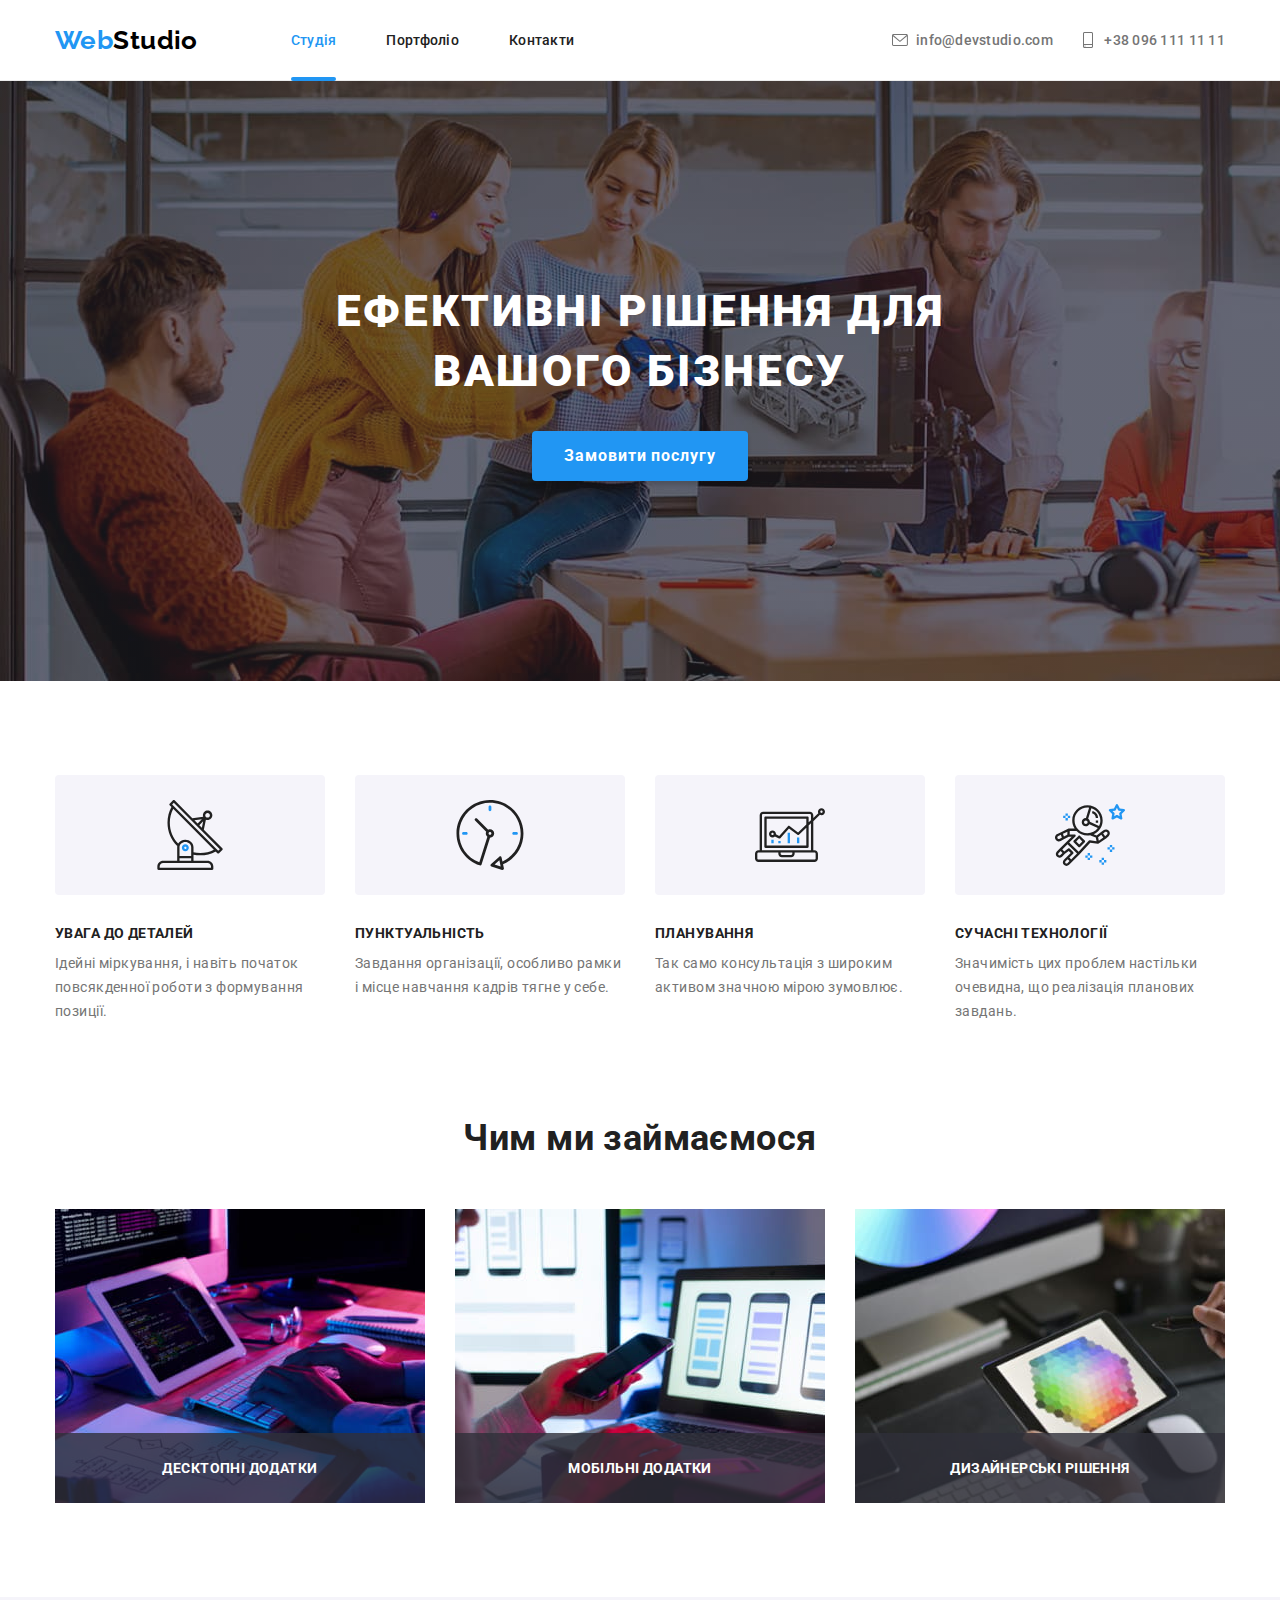
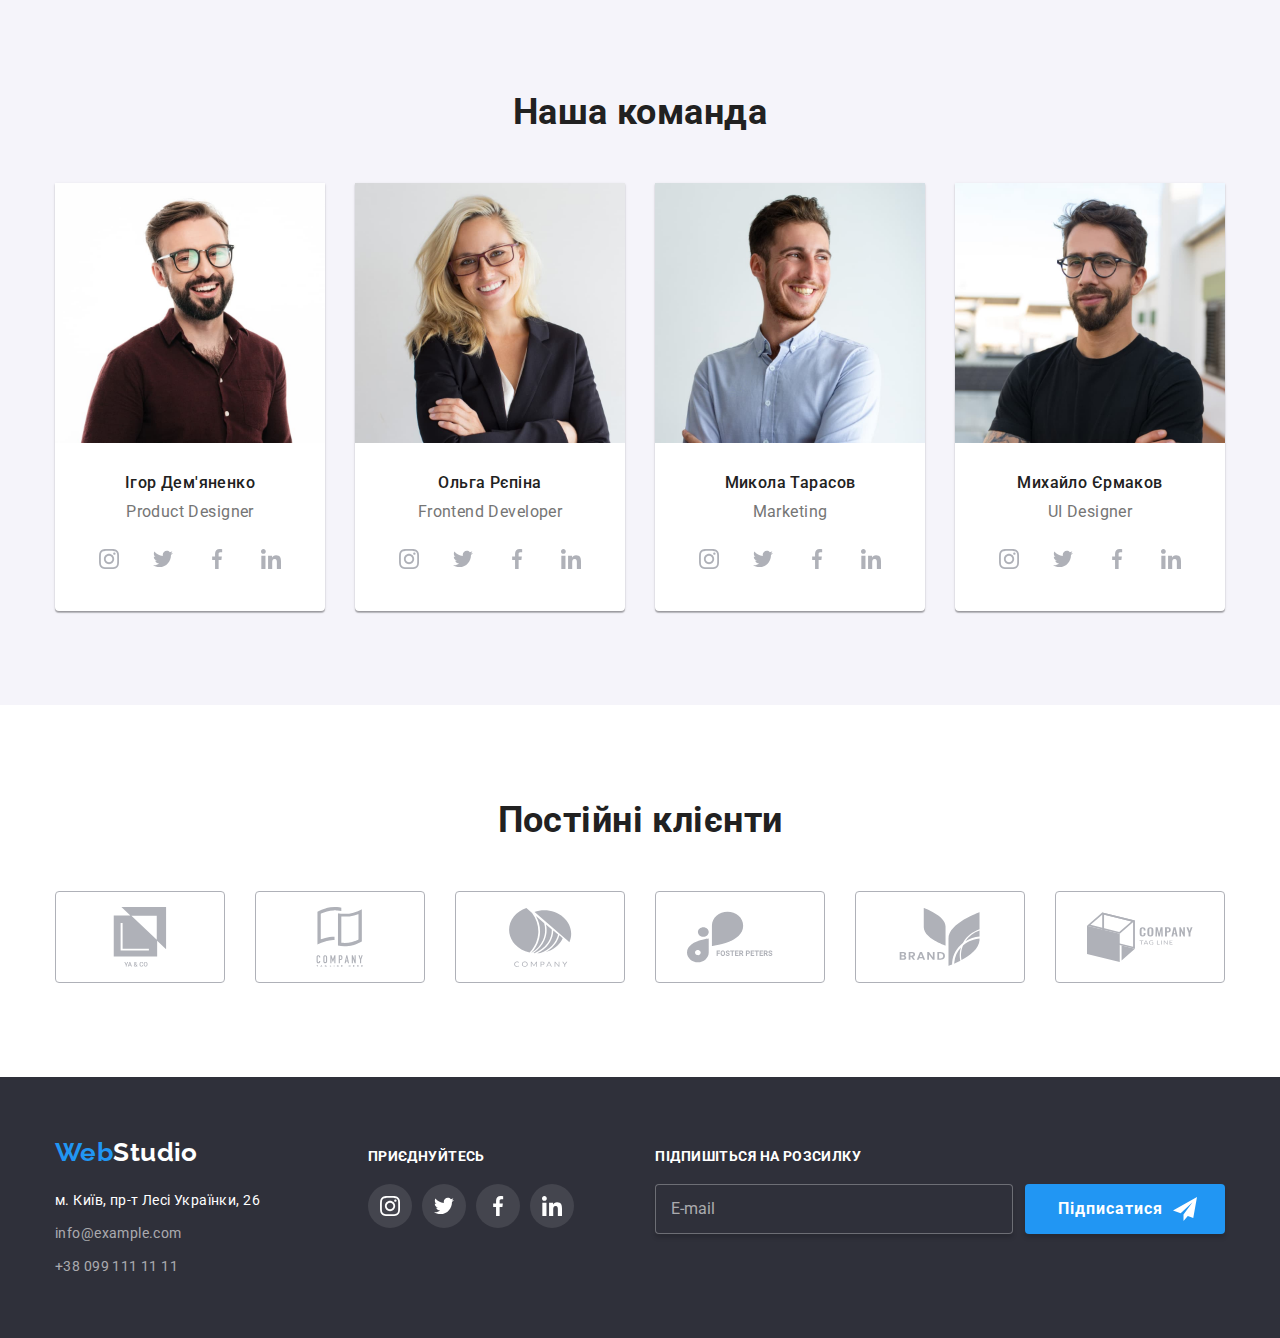
==== index.html @ f298e15d "new repository" ====
<!DOCTYPE html>
<html lang="uk">

<head>
    <meta charset="UTF-8">
    <meta http-equiv="X-UA-Compatible" content="IE=edge">
    <meta name="viewport" content="width=device-width, initial-scale=1.0">
    <title>Web Studio</title>
    <link rel="preconnect" href="https://fonts.googleapis.com">
    <link rel="preconnect" href="https://fonts.gstatic.com" crossorigin>
    <link
        href="https://fonts.googleapis.com/css2?family=Raleway:wght@700&family=Roboto:wght@400;500;700;900&display=swap"
        rel="stylesheet">
    <link rel="stylesheet" href="https://cdn.jsdelivr.net/npm/modern-normalize@1.1.0/modern-normalize.min.css">
    <link rel="stylesheet" href="./css/main.min.css">

</head>

<body>
    <header class="page-header">
        <div class="page-header__container container">
            <a class="logo page-header__logo link" href="./index.html">Web<span
                    class="page-header__logo_black-text">Studio</span>
            </a>
            <nav>
                <ul class="menu">
                    <li class="list"><a class="menu__link menu__link_current link" href="./index.html">Студія</a></li>
                    <li class="list"><a class="menu__link link" href="./portfolio.html">Портфоліо</a></li>
                    <li class="list"><a class="menu__link link" href="">Контакти</a></li>
                </ul>
            </nav>
            <ul class="page-header__contact">
                <li class="page-header__item_width-email list">
                    <a class="page-header__contacts-link link" href="mailto:info@devstudio.com">
                        <svg lang="en" aria-label="e-mail icon" width="16" height="12">
                            <use href="./images/sprite.svg#envelope"></use>
                        </svg>
                        info@devstudio.com</a>
                </li>
                <li class="page-header__item_width-tell list">
                    <a class="page-header__contacts-link link" href="tel:+380961111111">
                        <svg lang="en" aria-label="phone icon" width="10" height="16">
                            <use href="./images/sprite.svg#smartphone"></use>
                        </svg>
                        +38 096 111 11 11</a>
                </li>
            </ul>
        </div>
    </header>

    <main>
        <section class="hero">
            <div class="container">
                <h1 class="hero__slogan">Ефективні рішення для вашого бізнесу</h1>
                <button type="button" class="hero__btn button" data-modal-open>Замовити послугу</button>
            </div>
        </section>

        <section class="features section">
            <div class="container">
                <h2 class="visually-hidden">Наші переваги</h2>
                <ul class="features__list list">
                    <li class="features__item">
                        <div class="features__thumb">
                            <svg width="70" height="70">
                                <use href="./images/sprite.svg#antenna"></use>
                            </svg>
                        </div>
                        <h3 class="features__label">Увага до деталей</h3>
                        <p class="features__description">Ідейні міркування, і навіть початок повсякденної роботи з
                            формування позиції.
                        </p>
                    </li>
                    <li class="features__item">
                        <div class="features__thumb">
                            <svg width="70" height="70">
                                <use href="./images/sprite.svg#clock"></use>
                            </svg>
                        </div>
                        <h3 class="features__label">Пунктуальність</h3>
                        <p class="features__description">Завдання організації, особливо рамки і місце навчання кадрів
                            тягне у себе.</p>
                    </li>
                    <li class="features__item">
                        <div class="features__thumb">
                            <svg width="70" height="70">
                                <use href="./images/sprite.svg#diagram"></use>
                            </svg>
                        </div>
                        <h3 class="features__label">Планування</h3>
                        <p class="features__description">Так само консультація з широким активом значною мірою зумовлює.
                        </p>
                    </li>
                    <li class="features__item">
                        <div class="features__thumb">
                            <svg width="70" height="70">
                                <use href="./images/sprite.svg#astronaut"></use>
                            </svg>
                        </div>
                        <h3 class="features__label">Сучасні технології</h3>
                        <p class="features__description">Значимість цих проблем настільки очевидна, що реалізація
                            планових завдань.</p>
                    </li>
                </ul>
            </div>
        </section>

        <section class="directions section">
            <div class="container">
                <h2 class="directions__header">Чим ми займаємося</h2>
                <ul class="directions__list list">
                    <li class="directions__item">
                        <img src="./images/box_1.jpg"
                            alt="Процес написання коду на комп'ютері з додатковим екраном планшета" width="370">
                        <p class="directions__label">Десктопні додатки</p>
                    </li>
                    <li class="directions__item">
                        <img src="./images/box_2.jpg" alt="На екрані ноутбука три види інтерфейсу мобільного додатку"
                            width="370">
                        <p class="directions__label">Мобільні додатки</p>
                    </li>
                    <li class="directions__item">
                        <img src="./images/box_3.jpg" alt="Дизайнер на планшеті вибирає колір з палітри кольорів"
                            width="370">
                        <p class="directions__label">Дизайнерські рішення</p>
                    </li>
                </ul>
            </div>
        </section>

        <section class="team section">
            <div class="container">
                <h2 class="team__header">Наша команда</h2>
                <ul class="team__list list">
                    <li class="team__list-item">
                        <img src="./images/igor_d.jpg" alt="портрет Ігора" width="270" height="260">
                        <div class="team__card">
                            <h3 class="team__names">Ігор Дем'яненко</h3>
                            <p class="team__profession">Product Designer</p>
                            <ul class="team__social-list list">
                                <li class="team__social-list-item">
                                    <a class="team__social-links" href="">
                                        <svg lang="en" aria-label="instagram icon" width="20" height="20">
                                            <use href="./images/sprite.svg#instagram"></use>
                                        </svg>
                                    </a>
                                </li>
                                <li class="team__social-list-item">
                                    <a class="team__social-links" href="">
                                        <svg lang="en" aria-label="twitter icon" width="20" height="20">
                                            <use href="./images/sprite.svg#twitter"></use>
                                        </svg>
                                    </a>
                                </li>
                                <li class="team__social-list-item">
                                    <a class="team__social-links" href="">
                                        <svg lang="en" aria-label="facebook icon" width="20" height="20">
                                            <use href="./images/sprite.svg#facebook"></use>
                                        </svg>
                                    </a>
                                </li>
                                <li class="team__social-list-item">
                                    <a class="team__social-links" href="">
                                        <svg lang="en" aria-label="linkedin icon" width="20" height="20">
                                            <use href="./images/sprite.svg#linkedin"></use>
                                        </svg>
                                    </a>
                                </li>
                            </ul>
                        </div>
                    </li>
                    <li class="team__list-item">
                        <img src="./images/olga_r.jpg" alt="портрет Ольги" width="270" height="260">
                        <div class="team__card">
                            <h3 class="team__names">Ольга Рєпіна</h3>
                            <p class="team__profession">Frontend Developer</p>
                            <ul class="team__social-list list">
                                <li class="team__social-list-item">
                                    <a class="team__social-links" href="">
                                        <svg lang="en" aria-label="instagram icon" width="20" height="20">
                                            <use href="./images/sprite.svg#instagram"></use>
                                        </svg>
                                    </a>
                                </li>
                                <li class="team__social-list-item">
                                    <a class="team__social-links" href="">
                                        <svg lang="en" aria-label="twitter icon" width="20" height="20">
                                            <use href="./images/sprite.svg#twitter"></use>
                                        </svg>
                                    </a>
                                </li>
                                <li class="team__social-list-item">
                                    <a class="team__social-links" href="">
                                        <svg lang="en" aria-label="facebook icon" width="20" height="20">
                                            <use href="./images/sprite.svg#facebook"></use>
                                        </svg>
                                    </a>
                                </li>
                                <li class="team__social-list-item">
                                    <a class="team__social-links" href="">
                                        <svg lang="en" aria-label="linkedin icon" width="20" height="20">
                                            <use href="./images/sprite.svg#linkedin"></use>
                                        </svg>
                                    </a>
                                </li>
                            </ul>
                        </div>
                    </li>
                    <li class="team__list-item">
                        <img src="./images/mikola_t.jpg" alt="портрет Миколи" width="270" height="260">
                        <div class="team__card">
                            <h3 class="team__names">Микола Тарасов</h3>
                            <p class="team__profession">Marketing</p>
                            <ul class="team__social-list list">
                                <li class="team__social-list-item">
                                    <a class="team__social-links" href="">
                                        <svg lang="en" aria-label="instagram icon" width="20" height="20">
                                            <use href="./images/sprite.svg#instagram"></use>
                                        </svg>
                                    </a>
                                </li>
                                <li class="team__social-list-item">
                                    <a class="team__social-links" href="">
                                        <svg lang="en" aria-label="twitter icon" width="20" height="20">
                                            <use href="./images/sprite.svg#twitter"></use>
                                        </svg>
                                    </a>
                                </li>
                                <li class="team__social-list-item">
                                    <a class="team__social-links" href="">
                                        <svg lang="en" aria-label="facebook icon" width="20" height="20">
                                            <use href="./images/sprite.svg#facebook"></use>
                                        </svg>
                                    </a>
                                </li>
                                <li class="team__social-list-item">
                                    <a class="team__social-links" href="">
                                        <svg lang="en" aria-label="linkedin icon" width="20" height="20">
                                            <use href="./images/sprite.svg#linkedin"></use>
                                        </svg>
                                    </a>
                                </li>
                            </ul>
                        </div>
                    </li>
                    <li class="team__list-item">
                        <img src="./images/mikhaulo_ye.jpg" alt="портрет Михайла" width="270" height="260">
                        <div class="team__card">
                            <h3 class="team__names">Михайло Єрмаков</h3>
                            <p class="team__profession">UI Designer</p>
                            <ul class="team__social-list list">
                                <li class="team__social-list-item">
                                    <a class="team__social-links" href="">
                                        <svg lang="en" aria-label="instagram icon" width="20" height="20">
                                            <use href="./images/sprite.svg#instagram"></use>
                                        </svg>
                                    </a>
                                </li>
                                <li class="team__social-list-item">
                                    <a class="team__social-links" href="">
                                        <svg lang="en" aria-label="twitter icon" width="20" height="20">
                                            <use href="./images/sprite.svg#twitter"></use>
                                        </svg>
                                    </a>
                                </li>
                                <li class="team__social-list-item">
                                    <a class="team__social-links" href="">
                                        <svg lang="en" aria-label="facebook icon" width="20" height="20">
                                            <use href="./images/sprite.svg#facebook"></use>
                                        </svg>
                                    </a>
                                </li>
                                <li class="team__social-list-item">
                                    <a class="team__social-links" href="">
                                        <svg lang="en" aria-label="linkedin icon" width="20" height="20">
                                            <use href="./images/sprite.svg#linkedin"></use>
                                        </svg>
                                    </a>
                                </li>
                            </ul>
                        </div>
                    </li>
                </ul>
            </div>
        </section>

        <section class="customers section">
            <div class="container">
                <h2 class="customers__header">Постійні клієнти</h2>
                <ul class="customers__list list">
                    <li class="customers__list-item">
                        <a class="customers__link link" href="">
                            <svg lang="en" aria-label="icon YA & CO" width="106" height="60">
                                <use href="./images/sprite.svg#yaco"></use>
                            </svg>
                        </a>
                    </li>
                    <li class="customers__list-item">
                        <a class="customers__link link" href="">
                            <svg lang="en" aria-label="icon Tagine Here" width="106" height="60">
                                <use href="./images/sprite.svg#union"></use>
                            </svg>
                        </a>
                    </li>
                    <li class="customers__list-item">
                        <a class="customers__link link" href="">
                            <svg lang="en" aria-label="icon Company" width="106" height="60">
                                <use href="./images/sprite.svg#object"></use>
                            </svg>
                        </a>
                    </li>
                    <li class="customers__list-item">
                        <a class="customers__link link" href="">
                            <svg lang="en" aria-label="icon Foster Peters" width="106" height="60">
                                <use href="./images/sprite.svg#fosterpeters"></use>
                            </svg>
                        </a>
                    </li>
                    <li class="customers__list-item">
                        <a class="customers__link link" href="">
                            <svg lang="en" aria-label="icon Brand" width="106" height="60">
                                <use href="./images/sprite.svg#brand"></use>
                            </svg>
                        </a>
                    </li>
                    <li class="customers__list-item">
                        <a class="customers__link link" href="">
                            <svg lang="en" aria-label="icon Tagline Company" width="106" height="60">
                                <use href="./images/sprite.svg#tagline"></use>
                            </svg>
                        </a>
                    </li>
                </ul>
            </div>
        </section>
    </main>

    <footer class="page-footer">
        <div class="page-footer__container container">
            <div class="page-footer__address_width">
                <a class="logo page-footer__logo link" href="./index.html">Web<span
                        class="page-footer__logo_white-text">Studio</span>
                </a>
                <address>
                    <ul class="list">
                        <li class="page-footer__address-items">
                            <a class="page-footer__address-link link" href="https://goo.gl/maps/CPtrU1FHBa2aNyZL9"
                                target="_blank" rel="noopener noreferrer nofollow">м. Київ, пр-т Лесі
                                Українки, 26</a>
                        </li>
                        <li class="page-footer__address-items">
                            <a class="page-footer__contacts link" href="mailto:info@example.com">info@example.com</a>
                        </li>
                        <li class="page-footer__address-items">
                            <a class="page-footer__contacts link" href="tel:+380991111111">+38 099 111
                                11 11</a>
                        </li>
                    </ul>
                </address>
            </div>
            <div>
                <p class="page-footer__label">приєднуйтесь</p>
                <ul class="page-footer__social-list list">
                    <li class="page-footer__social-list-item">
                        <a class="page-footer__social-links link" href="">
                            <svg lang="en" aria-label="instagram icon" width="20" height="20">
                                <use href="./images/sprite.svg#instagram"></use>
                            </svg>
                        </a>
                    </li>
                    <li class="page-footer__social-list-item">
                        <a class="page-footer__social-links link" href="">
                            <svg lang="en" aria-label="twitter icon" width="20" height="20">
                                <use href="./images/sprite.svg#twitter"></use>
                            </svg>
                        </a>
                    </li>
                    <li class="page-footer__social-list-item">
                        <a class="page-footer__social-links link" href="">
                            <svg lang="en" aria-label="facebook icon" width="20" height="20">
                                <use href="./images/sprite.svg#facebook"></use>
                            </svg>
                        </a>
                    </li>
                    <li class="page-footer__social-list-item">
                        <a class="page-footer__social-links link" href="">
                            <svg lang="en" aria-label="linkedin icon" width="20" height="20">
                                <use href="./images/sprite.svg#linkedin"></use>
                            </svg>
                        </a>
                    </li>
                </ul>
            </div>
            <form name="newsletter_subscription" class="subscription-form">
                <label class="subscription-form__label" for="email-subscription">Підпишіться на розсилку</label>
                <div class="subscription-form__container">
                    <input class="subscription-form__field" type="email" id="email-subscription" placeholder="E-mail"
                        required>
                    <button type="submit" class="subscription-form__btn button">&nbsp;Підписатися
                        <svg lang="en" aria-label="send icon" width="24" height="24">
                            <use href="./images/sprite.svg#send"></use>
                        </svg>
                    </button>
                </div>
            </form>
        </div>
    </footer>

    <div class="backdrop is-hidden" data-modal>
        <div class="modal">
            <button type="button" class="modal__btn-close" data-modal-close>
                <svg width="18" height="18">
                    <use lang="en" aria-label="icon close" href="./images/sprite.svg#close"></use>
                </svg>
            </button>
            <form name="feedback_form" autocomplete="off" class="form">
                <p class="form__title">Залиште свої дані, ми вам передзвонимо</p>
                <label class="form__field">
                    <span class="form__label">Ім'я</span>
                    <span class="form__icon-thumb">
                        <input class="form__input" type="text" name="user_name" pattern="[a-zA-Zа-яА-ЯіІїЇ`ʼ]+"
                            required>
                        <svg class="form__icon" lang="en" aria-label="person icon" width="18" height="18">
                            <use href="./images/sprite.svg#person-black"></use>
                        </svg>
                    </span>
                </label>
                <label class="form__field">
                    <span class="form__label">Телефон</span>
                    <span class="form__icon-thumb">
                        <input class="form__input" type="tel" name="user_tel"
                            pattern="[0-9]{3}-[0-9]{3}-[0-9]{2}-[0-9]{2}" title="xxx-xxx-xx-xx" required>
                        <svg class="form__icon" lang="en" aria-label="tell icon" width="18" height="18">
                            <use href="./images/sprite.svg#phone-black"></use>
                        </svg>
                    </span>
                </label>
                <label class="form__field">
                    <span class="form__label">Пошта</span>
                    <span class="form__icon-thumb">
                        <input class="form__input" type="email" name="user_email" required>
                        <svg class="form__icon" lang="en" aria-label="email icon" width="18" height="18">
                            <use href="./images/sprite.svg#email-black"></use>
                        </svg>
                    </span>
                </label>
                <label class="form__comment">
                    <span class="form__label">Коментар</span>
                    <textarea class="form__comment-area" name="user_comment" placeholder="Введіть текст"></textarea>
                </label>
                <label class="form__check-field">
                    <input class="form__checkbox visually-hidden" type="checkbox" name="user_policy" required>
                    <svg class="form__own-checkbox" lang="en" aria-label="check mark icon">
                        <use class="form__checkbox-icon" href="./images/sprite.svg#check"></use>
                    </svg>
                    Погоджуюся з розсилкою та приймаю &nbsp;<a href="" class="form__policy-link">Умови договору</a>
                </label>
                <button type="submit" class="form__btn button">Відправити</button>
            </form>
        </div>
    </div>

    <script src="./js/modal.js"></script>
</body>

</html>
---- css/main.min.css ----
:root{--primary-font-text: "Roboto", sans-serif;--logo-font-text: "Raleway", sans-serif;--accent-color: #2196f3;--accent-second-color: #000000;--headers-and-names-color: #212121;--border-and-form-icon-color: #212121;--text-color: #757575;--bg-footer-color: #2f303a;--primary-page-color: #ffffff;--secondary-page-color: #f5f4fa;--accent-active-color: #188ce8;--line-shadow-color: #ececec;--translucent-page-color: #ffffff99;--project-border-color: #eeeeee;--bg-hero-color: #c4c4c4;--icon-fill: #afb1b8;--transition-time-end-timing: 250ms cubic-bezier(0.4, 0, 0.2, 1)}.visually-hidden{position:absolute;white-space:nowrap;width:1px;height:1px;overflow:hidden;border:0;padding:0;clip:rect(0 0 0 0);clip-path:inset(50%);margin:-1px}.customers__header,.team__header,.directions__header{margin-bottom:50px;font-weight:700;font-size:36px;line-height:1.1666666667;text-align:center;color:var(--headers-and-names-color)}body{font-family:var(--primary-font-text);font-size:14px;letter-spacing:.03em;background-color:var(--primary-page-color);color:var(--text-color)}h1,h2,h3,h4,p{margin:0}ul,ol{margin:0;padding-left:0}img{display:block;max-width:100%;height:auto}button{display:block;margin:0 auto;cursor:pointer;border:none;border-radius:4px}.list{list-style:none}.link{text-decoration:none}.container{width:1200px;margin:0 auto;padding:0 15px}.section{padding-top:94px;padding-bottom:94px}.page-header{border-bottom:1px solid var(--line-shadow-color)}.page-header__container{display:flex;align-items:center}.page-header__contact{display:flex;margin-left:auto;column-gap:30px}.page-header__item_width-email{width:161px}.page-header__item_width-tell{width:142px}.page-header__contacts-link{display:flex;justify-content:space-between;align-items:center;padding:32px 0;font-weight:500;font-size:14px;line-height:1.1428571429;letter-spacing:.02em;color:var(--text-color);fill:currentColor;transition:color var(--transition-time-end-timing)}.page-header__contacts-link:hover,.page-header__contacts-link:focus{color:var(--accent-color)}.logo{display:block;font-family:var(--logo-font-text);font-weight:700;font-size:26px;line-height:1.1923076923;color:var(--accent-color)}.page-header__logo{margin-right:93px}.page-header__logo_black-text{color:var(--accent-second-color)}.page-footer__logo{margin-bottom:20px}.page-footer__logo_white-text{color:var(--primary-page-color)}.menu{display:flex;column-gap:50px}.menu__link{position:relative;display:block;padding-top:32px;padding-bottom:32px;font-weight:500;font-size:14px;line-height:1.1428571429;letter-spacing:.02em;color:var(--headers-and-names-color);transition:color var(--transition-time-end-timing)}.menu__link:hover,.menu__link:focus{color:var(--accent-color)}.menu__link::before{content:"";position:absolute;left:0;bottom:-1px;width:100%;height:4px;border-radius:2px;transform:scaleX(0);transition:background-color var(--transition-time-end-timing),transform var(--transition-time-end-timing)}.menu__link:hover::before,.menu__link:focus::before{background-color:var(--accent-color);transform:scaleX(1)}.menu__link_current{color:var(--accent-color)}.menu__link_current::after{content:"";position:absolute;left:0;bottom:-1px;width:100%;height:4px;border-radius:2px;background-color:var(--accent-color)}.button{font-family:inherit;font-weight:700;font-size:16px;line-height:1.875;letter-spacing:.06em;color:var(--primary-page-color);background-color:var(--accent-color);box-shadow:0px 4px 4px rgba(0,0,0,.15);transition:background-color var(--transition-time-end-timing),box-shadow var(--transition-time-end-timing)}.button:active,.button:hover,.button:focus{background-color:var(--accent-active-color);box-shadow:0px 4px 4px rgba(0,0,0,.15)}.subscription-form__container{display:flex}.subscription-form__label{display:block;margin-bottom:20px;font-weight:700;font-size:14px;line-height:1.1428571429;text-transform:uppercase;color:var(--primary-page-color)}.subscription-form__field{width:358px;margin-right:12px;padding-left:15px;color:var(--primary-page-color);background-color:var(--bg-footer-color);border:1px solid rgba(255,255,255,.3);border-radius:4px;box-shadow:0px 4px 4px rgba(0,0,0,.15)}.subscription-form__field::placeholder{font-weight:400;font-size:16px;line-height:1.25;color:rgba(255,255,255,.6)}.subscription-form__btn{display:flex;align-items:center;column-gap:10px;padding:10px 28px;fill:var(--primary-page-color)}.backdrop{position:fixed;left:0;top:0;width:100%;height:100%;z-index:777;background-color:rgba(0,0,0,.2);transition:opacity var(--transition-time-end-timing)}.is-hidden{visibility:hidden;opacity:0;pointer-events:none}.modal{position:absolute;left:50%;top:50%;padding:40px;width:528px;height:581px;background-color:var(--primary-page-color);box-shadow:0px 1px 3px rgba(0,0,0,.12),0px 1px 1px rgba(0,0,0,.14),0px 2px 1px rgba(0,0,0,.2);border-radius:4px;transform:translate(-50%, -50%) translateY(0);transition:transform var(--transition-time-end-timing),visibility var(--transition-time-end-timing)}.backdrop.is-hidden .modal{transform:translate(-50%, -50%) translateY(100%)}.modal__btn-close{position:absolute;top:8px;right:8px;display:flex;justify-content:center;align-items:center;width:30px;height:30px;padding:0;fill:var(--accent-second-color);background-color:var(--primary-page-color);border:1px solid rgba(0,0,0,.1);border-radius:50%;transition:fill var(--transition-time-end-timing)}.modal__btn-close:hover,.modal__btn-close:focus{fill:var(--accent-color)}.form__title{margin-bottom:12px;font-weight:700;font-size:20px;line-height:1.15;text-align:center;color:var(--headers-and-names-color)}.form__field{display:block;margin-bottom:10px}.form__label{display:block;margin-bottom:4px;font-weight:400;font-size:12px;line-height:1.1666666667;letter-spacing:.01em}.form__input{display:block;width:100%;height:40px;padding-left:42px;border:1px solid rgba(33,33,33,.2);border-radius:4px;outline:none;transition:border var(--transition-time-end-timing)}.form__input:focus,.form__input:hover{border:1px solid var(--accent-color)}.form__icon-thumb{position:relative;display:block}.form__icon{position:absolute;top:50%;left:12px;transform:translateY(-50%);fill:var(--border-and-form-icon-color);transition:fill var(--transition-time-end-timing)}.form__input:hover+.form__icon,.form__input:focus+.form__icon{fill:var(--accent-color)}.form__comment{display:block;margin-bottom:20px}.form__comment-area{resize:none;display:block;width:100%;height:120px;padding:12px 16px;border:1px solid rgba(33,33,33,.2);border-radius:4px;outline:none;transition:border var(--transition-time-end-timing)}.form__comment-area:focus,.form__comment-area:hover{border:1px solid var(--accent-color)}.form__comment-area::placeholder{font-weight:400;font-size:12px;line-height:1.1666666667;letter-spacing:.01em;color:rgba(117,117,117,.5)}.form__check-field{display:flex;justify-content:center;align-items:center;margin-bottom:30px;font-weight:400;font-size:14px;line-height:1.7142857143;color:var(--text-color)}.form__own-checkbox{width:16px;height:15px;margin-right:7px;border:2px solid var(--border-and-form-icon-color);border-radius:2px;transition:background-color var(--transition-time-end-timing),border-color var(--transition-time-end-timing),box-shadow var(--transition-time-end-timing)}.form__checkbox:checked+.form__own-checkbox{background-color:var(--accent-color);border-color:var(--accent-color)}.form__checkbox:not(:checked):focus+.form__own-checkbox{box-shadow:0 0 1px 2px var(--accent-color);border-color:var(--accent-color)}.form__checkbox:checked:focus+.form__own-checkbox{box-shadow:0 0 1px 2px var(--accent-color);border-color:var(--accent-color)}.form__checkbox-icon{display:none;fill:var(--primary-page-color)}.form__checkbox:checked+.form__own-checkbox .form__checkbox-icon{display:block}.form__policy-link{color:var(--accent-color);transition:text-shadow var(--transition-time-end-timing),color var(--transition-time-end-timing)}.form__policy-link:hover,.form__policy-link:focus{color:var(--accent-active-color);text-shadow:0px 3px 3px rgba(0,0,0,.15)}.form__btn{padding:10px 52px}.page-footer{padding-top:60px;padding-bottom:60px;background-color:var(--bg-footer-color)}.page-footer__container{display:flex;justify-content:space-between;align-items:baseline}.page-footer__address_width{width:231px}.page-footer__address-items:not(:last-child){margin-bottom:9px}.page-footer__address-link{font-style:normal;font-weight:400;font-size:14px;line-height:1.7142857143;color:var(--primary-page-color);transition:color var(--transition-time-end-timing)}.page-footer__address-link:hover,.page-footer__address-link:focus{color:var(--accent-color)}.page-footer__contacts{font-style:normal;font-weight:400;font-size:14px;line-height:1.7142857143;color:var(--translucent-page-color);transition:color var(--transition-time-end-timing)}.page-footer__contacts:hover,.page-footer__contacts:focus{color:var(--accent-color)}.page-footer__label{margin-bottom:20px;font-weight:700;font-size:14px;line-height:1.1428571429;text-transform:uppercase;color:var(--primary-page-color)}.page-footer__social-list{display:flex;column-gap:10px}.page-footer__social-list-item{width:44px;height:44px}.page-footer__social-links{display:flex;justify-content:center;align-items:center;width:100%;height:100%;color:var(--primary-page-color);fill:currentColor;background-color:rgba(255,255,255,.1);border-radius:50%;transition:background-color var(--transition-time-end-timing)}.page-footer__social-links:hover,.page-footer__social-links:focus{background-color:var(--accent-color)}.hero{padding:200px 0;max-width:1600px;height:600px;margin:0 auto;background-size:cover;background-repeat:no-repeat;background-color:var(--bg-hero-color);background-image:linear-gradient(to right, rgba(47, 48, 58, 0.4), rgba(47, 48, 58, 0.4)),url(../images/hero-image.jpg)}.hero__slogan{margin:0 auto 30px;width:696px;font-weight:900;font-size:44px;line-height:1.3636363636;text-align:center;letter-spacing:.06em;text-transform:uppercase;color:var(--primary-page-color)}.hero__btn{padding:10px 32px}.features__thumb{display:flex;justify-content:center;align-items:center;width:270px;height:120px;margin-bottom:30px;background-color:var(--secondary-page-color);border-radius:4px}.features__list{display:flex;column-gap:30px}.features__item{width:270px}.features__label{margin-bottom:10px;font-weight:700;font-size:14px;line-height:1.1428571429;text-transform:uppercase;color:var(--headers-and-names-color)}.features__description{font-weight:400;font-size:14px;line-height:1.7142857143;color:var(--text-color)}.directions{padding-top:0}.directions__list{display:flex;column-gap:30px}.directions__item{position:relative}.directions__label{position:absolute;bottom:0;display:flex;justify-content:center;align-items:center;width:100%;height:70px;font-weight:700;font-size:14px;line-height:1.1428571429;text-transform:uppercase;color:var(--primary-page-color);background-color:rgba(47,48,58,.8)}.team{background-color:var(--secondary-page-color)}.team__list{display:flex;column-gap:30px}.team__list-item{background-color:var(--primary-page-color);box-shadow:0px 1px 3px rgba(0,0,0,.12),0px 1px 1px rgba(0,0,0,.14),0px 2px 1px rgba(0,0,0,.2);border-radius:0px 0px 4px 4px}.team__card{padding-top:30px;padding-bottom:30px}.team__names{margin-bottom:10px;font-weight:500;font-size:16px;line-height:1.1875;text-align:center;color:var(--headers-and-names-color)}.team__profession{margin-bottom:16px;font-weight:400;font-size:16px;line-height:1.1875;text-align:center;color:var(--text-color)}.team__social-list{display:flex;justify-content:center;column-gap:10px}.team__social-list-item{width:44px;height:44px}.team__social-links{display:flex;justify-content:center;align-items:center;width:100%;height:100%;border-radius:50%;color:var(--icon-fill);fill:currentColor;transition:color var(--transition-time-end-timing),background-color var(--transition-time-end-timing)}.team__social-links:hover,.team__social-links:focus{color:var(--primary-page-color);background-color:var(--accent-color)}.customers__list{display:flex;column-gap:30px}.customers__list-item{width:170px;height:92px}.customers__link{display:flex;justify-content:center;align-items:center;width:100%;height:100%;color:var(--icon-fill);border:1px solid var(--icon-fill);border-radius:4px;fill:currentColor;transition:color var(--transition-time-end-timing),border-color var(--transition-time-end-timing)}.customers__link:hover,.customers__link:focus{color:var(--accent-color);border-color:var(--accent-color)}/*# sourceMappingURL=main.min.css.map */
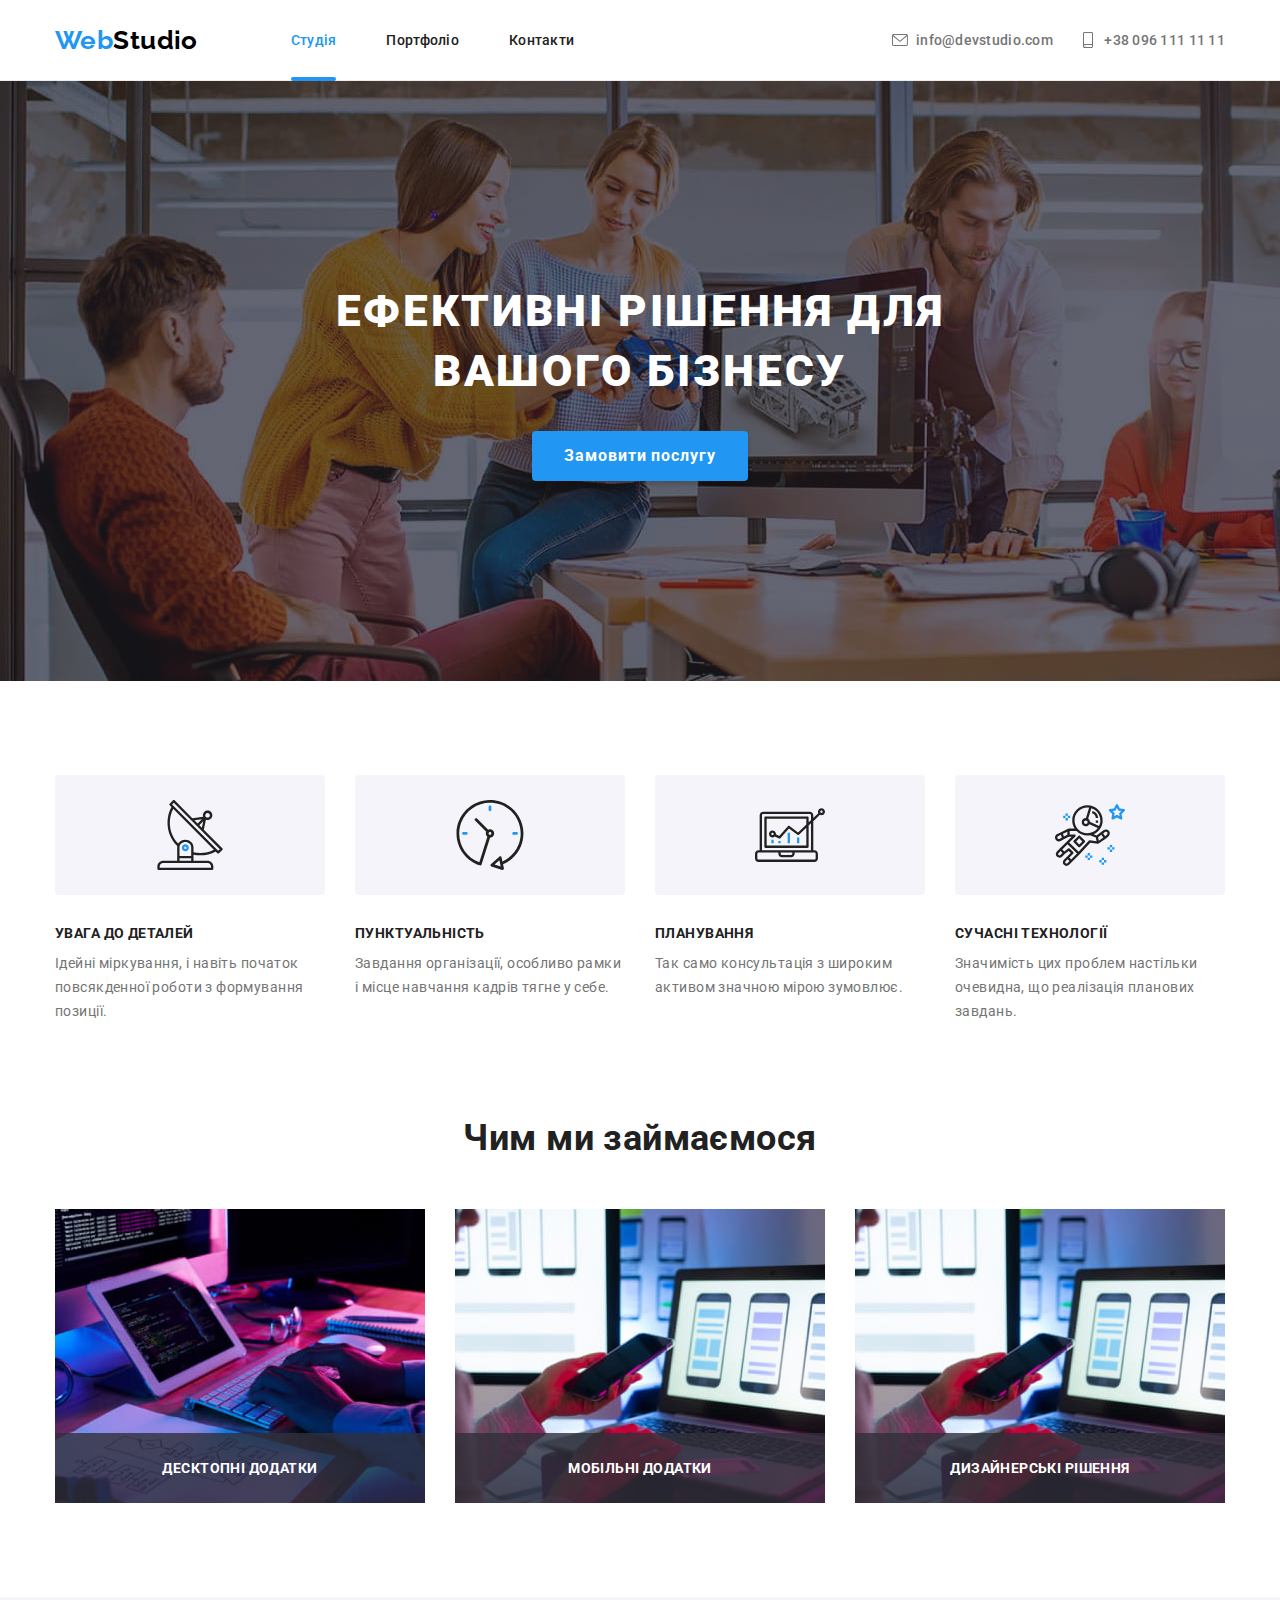
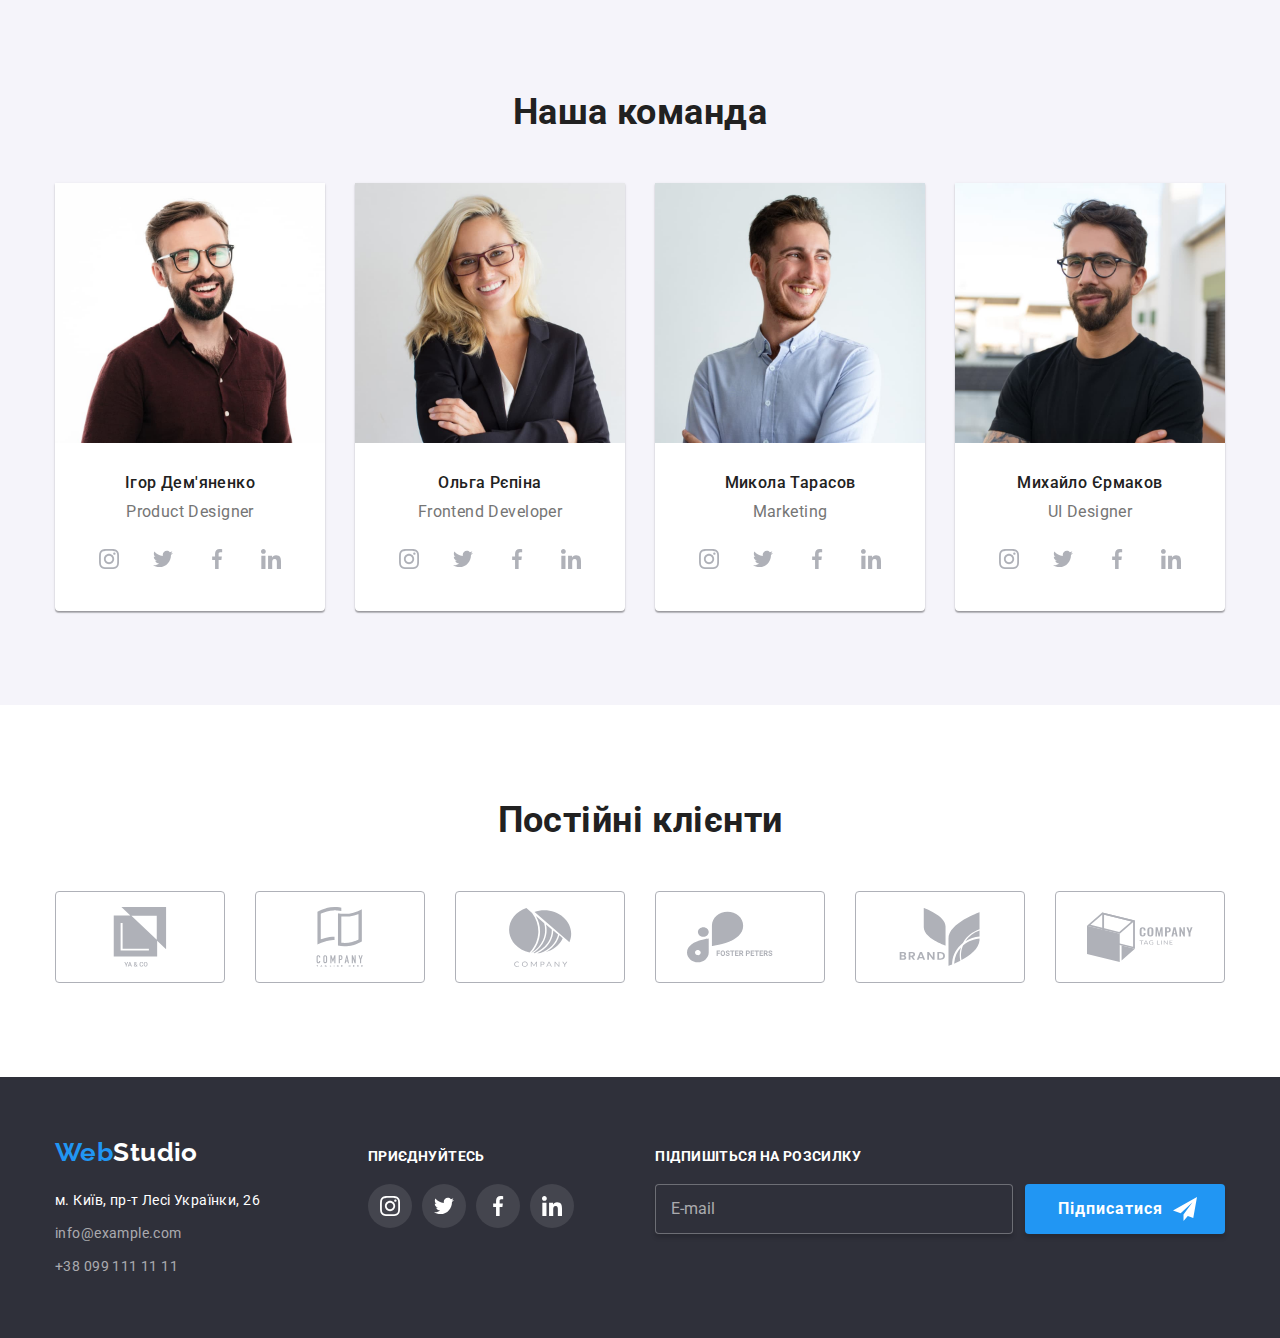
==== commit 5093313e: "corrected images" ====
--- a/index.html
+++ b/index.html
@@ -110,17 +110,17 @@
                 <h2 class="directions__header">Чим ми займаємося</h2>
                 <ul class="directions__list list">
                     <li class="directions__item">
-                        <img src="./images/box_1.jpg"
+                        <img src="./images/directions-image/desktop-apps.jpg"
                             alt="Процес написання коду на комп'ютері з додатковим екраном планшета" width="370">
                         <p class="directions__label">Десктопні додатки</p>
                     </li>
                     <li class="directions__item">
-                        <img src="./images/box_2.jpg" alt="На екрані ноутбука три види інтерфейсу мобільного додатку"
+                        <img src="./images/directions-image/mobile-apps.jpg" alt="На екрані ноутбука три види інтерфейсу мобільного додатку"
                             width="370">
                         <p class="directions__label">Мобільні додатки</p>
                     </li>
                     <li class="directions__item">
-                        <img src="./images/box_3.jpg" alt="Дизайнер на планшеті вибирає колір з палітри кольорів"
+                        <img src="./images/directions-image/mobile-apps.jpg" alt="Дизайнер на планшеті вибирає колір з палітри кольорів"
                             width="370">
                         <p class="directions__label">Дизайнерські рішення</p>
                     </li>
@@ -133,7 +133,7 @@
                 <h2 class="team__header">Наша команда</h2>
                 <ul class="team__list list">
                     <li class="team__list-item">
-                        <img src="./images/igor_d.jpg" alt="портрет Ігора" width="270" height="260">
+                        <img src="./images/team/igor_d.jpg" alt="портрет Ігора" width="270" height="260">
                         <div class="team__card">
                             <h3 class="team__names">Ігор Дем'яненко</h3>
                             <p class="team__profession">Product Designer</p>
@@ -170,7 +170,7 @@
                         </div>
                     </li>
                     <li class="team__list-item">
-                        <img src="./images/olga_r.jpg" alt="портрет Ольги" width="270" height="260">
+                        <img src="./images/team/olga_r.jpg" alt="портрет Ольги" width="270" height="260">
                         <div class="team__card">
                             <h3 class="team__names">Ольга Рєпіна</h3>
                             <p class="team__profession">Frontend Developer</p>
@@ -207,7 +207,7 @@
                         </div>
                     </li>
                     <li class="team__list-item">
-                        <img src="./images/mikola_t.jpg" alt="портрет Миколи" width="270" height="260">
+                        <img src="./images/team/mikola_t.jpg" alt="портрет Миколи" width="270" height="260">
                         <div class="team__card">
                             <h3 class="team__names">Микола Тарасов</h3>
                             <p class="team__profession">Marketing</p>
@@ -244,7 +244,7 @@
                         </div>
                     </li>
                     <li class="team__list-item">
-                        <img src="./images/mikhaulo_ye.jpg" alt="портрет Михайла" width="270" height="260">
+                        <img src="./images/team/mikhaulo_ye.jpg" alt="портрет Михайла" width="270" height="260">
                         <div class="team__card">
                             <h3 class="team__names">Михайло Єрмаков</h3>
                             <p class="team__profession">UI Designer</p>
--- a/css/main.min.css
+++ b/css/main.min.css
@@ -1 +1 @@
-:root{--primary-font-text: "Roboto", sans-serif;--logo-font-text: "Raleway", sans-serif;--accent-color: #2196f3;--accent-second-color: #000000;--headers-and-names-color: #212121;--border-and-form-icon-color: #212121;--text-color: #757575;--bg-footer-color: #2f303a;--primary-page-color: #ffffff;--secondary-page-color: #f5f4fa;--accent-active-color: #188ce8;--line-shadow-color: #ececec;--translucent-page-color: #ffffff99;--project-border-color: #eeeeee;--bg-hero-color: #c4c4c4;--icon-fill: #afb1b8;--transition-time-end-timing: 250ms cubic-bezier(0.4, 0, 0.2, 1)}.visually-hidden{position:absolute;white-space:nowrap;width:1px;height:1px;overflow:hidden;border:0;padding:0;clip:rect(0 0 0 0);clip-path:inset(50%);margin:-1px}.customers__header,.team__header,.directions__header{margin-bottom:50px;font-weight:700;font-size:36px;line-height:1.1666666667;text-align:center;color:var(--headers-and-names-color)}body{font-family:var(--primary-font-text);font-size:14px;letter-spacing:.03em;background-color:var(--primary-page-color);color:var(--text-color)}h1,h2,h3,h4,p{margin:0}ul,ol{margin:0;padding-left:0}img{display:block;max-width:100%;height:auto}button{display:block;margin:0 auto;cursor:pointer;border:none;border-radius:4px}.list{list-style:none}.link{text-decoration:none}.container{width:1200px;margin:0 auto;padding:0 15px}.section{padding-top:94px;padding-bottom:94px}.page-header{border-bottom:1px solid var(--line-shadow-color)}.page-header__container{display:flex;align-items:center}.page-header__contact{display:flex;margin-left:auto;column-gap:30px}.page-header__item_width-email{width:161px}.page-header__item_width-tell{width:142px}.page-header__contacts-link{display:flex;justify-content:space-between;align-items:center;padding:32px 0;font-weight:500;font-size:14px;line-height:1.1428571429;letter-spacing:.02em;color:var(--text-color);fill:currentColor;transition:color var(--transition-time-end-timing)}.page-header__contacts-link:hover,.page-header__contacts-link:focus{color:var(--accent-color)}.logo{display:block;font-family:var(--logo-font-text);font-weight:700;font-size:26px;line-height:1.1923076923;color:var(--accent-color)}.page-header__logo{margin-right:93px}.page-header__logo_black-text{color:var(--accent-second-color)}.page-footer__logo{margin-bottom:20px}.page-footer__logo_white-text{color:var(--primary-page-color)}.menu{display:flex;column-gap:50px}.menu__link{position:relative;display:block;padding-top:32px;padding-bottom:32px;font-weight:500;font-size:14px;line-height:1.1428571429;letter-spacing:.02em;color:var(--headers-and-names-color);transition:color var(--transition-time-end-timing)}.menu__link:hover,.menu__link:focus{color:var(--accent-color)}.menu__link::before{content:"";position:absolute;left:0;bottom:-1px;width:100%;height:4px;border-radius:2px;transform:scaleX(0);transition:background-color var(--transition-time-end-timing),transform var(--transition-time-end-timing)}.menu__link:hover::before,.menu__link:focus::before{background-color:var(--accent-color);transform:scaleX(1)}.menu__link_current{color:var(--accent-color)}.menu__link_current::after{content:"";position:absolute;left:0;bottom:-1px;width:100%;height:4px;border-radius:2px;background-color:var(--accent-color)}.button{font-family:inherit;font-weight:700;font-size:16px;line-height:1.875;letter-spacing:.06em;color:var(--primary-page-color);background-color:var(--accent-color);box-shadow:0px 4px 4px rgba(0,0,0,.15);transition:background-color var(--transition-time-end-timing),box-shadow var(--transition-time-end-timing)}.button:active,.button:hover,.button:focus{background-color:var(--accent-active-color);box-shadow:0px 4px 4px rgba(0,0,0,.15)}.subscription-form__container{display:flex}.subscription-form__label{display:block;margin-bottom:20px;font-weight:700;font-size:14px;line-height:1.1428571429;text-transform:uppercase;color:var(--primary-page-color)}.subscription-form__field{width:358px;margin-right:12px;padding-left:15px;color:var(--primary-page-color);background-color:var(--bg-footer-color);border:1px solid rgba(255,255,255,.3);border-radius:4px;box-shadow:0px 4px 4px rgba(0,0,0,.15)}.subscription-form__field::placeholder{font-weight:400;font-size:16px;line-height:1.25;color:rgba(255,255,255,.6)}.subscription-form__btn{display:flex;align-items:center;column-gap:10px;padding:10px 28px;fill:var(--primary-page-color)}.backdrop{position:fixed;left:0;top:0;width:100%;height:100%;z-index:777;background-color:rgba(0,0,0,.2);transition:opacity var(--transition-time-end-timing)}.is-hidden{visibility:hidden;opacity:0;pointer-events:none}.modal{position:absolute;left:50%;top:50%;padding:40px;width:528px;height:581px;background-color:var(--primary-page-color);box-shadow:0px 1px 3px rgba(0,0,0,.12),0px 1px 1px rgba(0,0,0,.14),0px 2px 1px rgba(0,0,0,.2);border-radius:4px;transform:translate(-50%, -50%) translateY(0);transition:transform var(--transition-time-end-timing),visibility var(--transition-time-end-timing)}.backdrop.is-hidden .modal{transform:translate(-50%, -50%) translateY(100%)}.modal__btn-close{position:absolute;top:8px;right:8px;display:flex;justify-content:center;align-items:center;width:30px;height:30px;padding:0;fill:var(--accent-second-color);background-color:var(--primary-page-color);border:1px solid rgba(0,0,0,.1);border-radius:50%;transition:fill var(--transition-time-end-timing)}.modal__btn-close:hover,.modal__btn-close:focus{fill:var(--accent-color)}.form__title{margin-bottom:12px;font-weight:700;font-size:20px;line-height:1.15;text-align:center;color:var(--headers-and-names-color)}.form__field{display:block;margin-bottom:10px}.form__label{display:block;margin-bottom:4px;font-weight:400;font-size:12px;line-height:1.1666666667;letter-spacing:.01em}.form__input{display:block;width:100%;height:40px;padding-left:42px;border:1px solid rgba(33,33,33,.2);border-radius:4px;outline:none;transition:border var(--transition-time-end-timing)}.form__input:focus,.form__input:hover{border:1px solid var(--accent-color)}.form__icon-thumb{position:relative;display:block}.form__icon{position:absolute;top:50%;left:12px;transform:translateY(-50%);fill:var(--border-and-form-icon-color);transition:fill var(--transition-time-end-timing)}.form__input:hover+.form__icon,.form__input:focus+.form__icon{fill:var(--accent-color)}.form__comment{display:block;margin-bottom:20px}.form__comment-area{resize:none;display:block;width:100%;height:120px;padding:12px 16px;border:1px solid rgba(33,33,33,.2);border-radius:4px;outline:none;transition:border var(--transition-time-end-timing)}.form__comment-area:focus,.form__comment-area:hover{border:1px solid var(--accent-color)}.form__comment-area::placeholder{font-weight:400;font-size:12px;line-height:1.1666666667;letter-spacing:.01em;color:rgba(117,117,117,.5)}.form__check-field{display:flex;justify-content:center;align-items:center;margin-bottom:30px;font-weight:400;font-size:14px;line-height:1.7142857143;color:var(--text-color)}.form__own-checkbox{width:16px;height:15px;margin-right:7px;border:2px solid var(--border-and-form-icon-color);border-radius:2px;transition:background-color var(--transition-time-end-timing),border-color var(--transition-time-end-timing),box-shadow var(--transition-time-end-timing)}.form__checkbox:checked+.form__own-checkbox{background-color:var(--accent-color);border-color:var(--accent-color)}.form__checkbox:not(:checked):focus+.form__own-checkbox{box-shadow:0 0 1px 2px var(--accent-color);border-color:var(--accent-color)}.form__checkbox:checked:focus+.form__own-checkbox{box-shadow:0 0 1px 2px var(--accent-color);border-color:var(--accent-color)}.form__checkbox-icon{display:none;fill:var(--primary-page-color)}.form__checkbox:checked+.form__own-checkbox .form__checkbox-icon{display:block}.form__policy-link{color:var(--accent-color);transition:text-shadow var(--transition-time-end-timing),color var(--transition-time-end-timing)}.form__policy-link:hover,.form__policy-link:focus{color:var(--accent-active-color);text-shadow:0px 3px 3px rgba(0,0,0,.15)}.form__btn{padding:10px 52px}.page-footer{padding-top:60px;padding-bottom:60px;background-color:var(--bg-footer-color)}.page-footer__container{display:flex;justify-content:space-between;align-items:baseline}.page-footer__address_width{width:231px}.page-footer__address-items:not(:last-child){margin-bottom:9px}.page-footer__address-link{font-style:normal;font-weight:400;font-size:14px;line-height:1.7142857143;color:var(--primary-page-color);transition:color var(--transition-time-end-timing)}.page-footer__address-link:hover,.page-footer__address-link:focus{color:var(--accent-color)}.page-footer__contacts{font-style:normal;font-weight:400;font-size:14px;line-height:1.7142857143;color:var(--translucent-page-color);transition:color var(--transition-time-end-timing)}.page-footer__contacts:hover,.page-footer__contacts:focus{color:var(--accent-color)}.page-footer__label{margin-bottom:20px;font-weight:700;font-size:14px;line-height:1.1428571429;text-transform:uppercase;color:var(--primary-page-color)}.page-footer__social-list{display:flex;column-gap:10px}.page-footer__social-list-item{width:44px;height:44px}.page-footer__social-links{display:flex;justify-content:center;align-items:center;width:100%;height:100%;color:var(--primary-page-color);fill:currentColor;background-color:rgba(255,255,255,.1);border-radius:50%;transition:background-color var(--transition-time-end-timing)}.page-footer__social-links:hover,.page-footer__social-links:focus{background-color:var(--accent-color)}.hero{padding:200px 0;max-width:1600px;height:600px;margin:0 auto;background-size:cover;background-repeat:no-repeat;background-color:var(--bg-hero-color);background-image:linear-gradient(to right, rgba(47, 48, 58, 0.4), rgba(47, 48, 58, 0.4)),url(../images/hero-image.jpg)}.hero__slogan{margin:0 auto 30px;width:696px;font-weight:900;font-size:44px;line-height:1.3636363636;text-align:center;letter-spacing:.06em;text-transform:uppercase;color:var(--primary-page-color)}.hero__btn{padding:10px 32px}.features__thumb{display:flex;justify-content:center;align-items:center;width:270px;height:120px;margin-bottom:30px;background-color:var(--secondary-page-color);border-radius:4px}.features__list{display:flex;column-gap:30px}.features__item{width:270px}.features__label{margin-bottom:10px;font-weight:700;font-size:14px;line-height:1.1428571429;text-transform:uppercase;color:var(--headers-and-names-color)}.features__description{font-weight:400;font-size:14px;line-height:1.7142857143;color:var(--text-color)}.directions{padding-top:0}.directions__list{display:flex;column-gap:30px}.directions__item{position:relative}.directions__label{position:absolute;bottom:0;display:flex;justify-content:center;align-items:center;width:100%;height:70px;font-weight:700;font-size:14px;line-height:1.1428571429;text-transform:uppercase;color:var(--primary-page-color);background-color:rgba(47,48,58,.8)}.team{background-color:var(--secondary-page-color)}.team__list{display:flex;column-gap:30px}.team__list-item{background-color:var(--primary-page-color);box-shadow:0px 1px 3px rgba(0,0,0,.12),0px 1px 1px rgba(0,0,0,.14),0px 2px 1px rgba(0,0,0,.2);border-radius:0px 0px 4px 4px}.team__card{padding-top:30px;padding-bottom:30px}.team__names{margin-bottom:10px;font-weight:500;font-size:16px;line-height:1.1875;text-align:center;color:var(--headers-and-names-color)}.team__profession{margin-bottom:16px;font-weight:400;font-size:16px;line-height:1.1875;text-align:center;color:var(--text-color)}.team__social-list{display:flex;justify-content:center;column-gap:10px}.team__social-list-item{width:44px;height:44px}.team__social-links{display:flex;justify-content:center;align-items:center;width:100%;height:100%;border-radius:50%;color:var(--icon-fill);fill:currentColor;transition:color var(--transition-time-end-timing),background-color var(--transition-time-end-timing)}.team__social-links:hover,.team__social-links:focus{color:var(--primary-page-color);background-color:var(--accent-color)}.customers__list{display:flex;column-gap:30px}.customers__list-item{width:170px;height:92px}.customers__link{display:flex;justify-content:center;align-items:center;width:100%;height:100%;color:var(--icon-fill);border:1px solid var(--icon-fill);border-radius:4px;fill:currentColor;transition:color var(--transition-time-end-timing),border-color var(--transition-time-end-timing)}.customers__link:hover,.customers__link:focus{color:var(--accent-color);border-color:var(--accent-color)}/*# sourceMappingURL=main.min.css.map */+:root{--primary-font-text: "Roboto", sans-serif;--logo-font-text: "Raleway", sans-serif;--accent-color: #2196f3;--accent-second-color: #000000;--headers-and-names-color: #212121;--border-and-form-icon-color: #212121;--text-color: #757575;--bg-footer-color: #2f303a;--primary-page-color: #ffffff;--secondary-page-color: #f5f4fa;--accent-active-color: #188ce8;--line-shadow-color: #ececec;--translucent-page-color: #ffffff99;--project-border-color: #eeeeee;--bg-hero-color: #c4c4c4;--icon-fill: #afb1b8;--transition-time-end-timing: 250ms cubic-bezier(0.4, 0, 0.2, 1)}.visually-hidden{position:absolute;white-space:nowrap;width:1px;height:1px;overflow:hidden;border:0;padding:0;clip:rect(0 0 0 0);clip-path:inset(50%);margin:-1px}.customers__header,.team__header,.directions__header{margin-bottom:50px;font-weight:700;font-size:36px;line-height:1.1666666667;text-align:center;color:var(--headers-and-names-color)}body{font-family:var(--primary-font-text);font-size:14px;letter-spacing:.03em;background-color:var(--primary-page-color);color:var(--text-color)}h1,h2,h3,h4,p{margin:0}ul,ol{margin:0;padding-left:0}img{display:block;max-width:100%;height:auto}button{display:block;margin:0 auto;cursor:pointer;border:none;border-radius:4px}.list{list-style:none}.link{text-decoration:none}.container{width:1200px;margin:0 auto;padding:0 15px}.section{padding-top:94px;padding-bottom:94px}.page-header{border-bottom:1px solid var(--line-shadow-color)}.page-header__container{display:flex;align-items:center}.page-header__contact{display:flex;margin-left:auto;column-gap:30px}.page-header__item_width-email{width:161px}.page-header__item_width-tell{width:142px}.page-header__contacts-link{display:flex;justify-content:space-between;align-items:center;padding:32px 0;font-weight:500;font-size:14px;line-height:1.1428571429;letter-spacing:.02em;color:var(--text-color);fill:currentColor;transition:color var(--transition-time-end-timing)}.page-header__contacts-link:hover,.page-header__contacts-link:focus{color:var(--accent-color)}.logo{display:block;font-family:var(--logo-font-text);font-weight:700;font-size:26px;line-height:1.1923076923;color:var(--accent-color)}.page-header__logo{margin-right:93px}.page-header__logo_black-text{color:var(--accent-second-color)}.page-footer__logo{margin-bottom:20px}.page-footer__logo_white-text{color:var(--primary-page-color)}.menu{display:flex;column-gap:50px}.menu__link{position:relative;display:block;padding-top:32px;padding-bottom:32px;font-weight:500;font-size:14px;line-height:1.1428571429;letter-spacing:.02em;color:var(--headers-and-names-color);transition:color var(--transition-time-end-timing)}.menu__link:hover,.menu__link:focus{color:var(--accent-color)}.menu__link::before{content:"";position:absolute;left:0;bottom:-1px;width:100%;height:4px;border-radius:2px;transform:scaleX(0);transition:background-color var(--transition-time-end-timing),transform var(--transition-time-end-timing)}.menu__link:hover::before,.menu__link:focus::before{background-color:var(--accent-color);transform:scaleX(1)}.menu__link_current{color:var(--accent-color)}.menu__link_current::after{content:"";position:absolute;left:0;bottom:-1px;width:100%;height:4px;border-radius:2px;background-color:var(--accent-color)}.button{font-family:inherit;font-weight:700;font-size:16px;line-height:1.875;letter-spacing:.06em;color:var(--primary-page-color);background-color:var(--accent-color);box-shadow:0px 4px 4px rgba(0,0,0,.15);transition:background-color var(--transition-time-end-timing),box-shadow var(--transition-time-end-timing)}.button:active,.button:hover,.button:focus{background-color:var(--accent-active-color);box-shadow:0px 4px 4px rgba(0,0,0,.15)}.subscription-form__container{display:flex}.subscription-form__label{display:block;margin-bottom:20px;font-weight:700;font-size:14px;line-height:1.1428571429;text-transform:uppercase;color:var(--primary-page-color)}.subscription-form__field{width:358px;margin-right:12px;padding-left:15px;color:var(--primary-page-color);background-color:var(--bg-footer-color);border:1px solid rgba(255,255,255,.3);border-radius:4px;box-shadow:0px 4px 4px rgba(0,0,0,.15)}.subscription-form__field::placeholder{font-weight:400;font-size:16px;line-height:1.25;color:rgba(255,255,255,.6)}.subscription-form__btn{display:flex;align-items:center;column-gap:10px;padding:10px 28px;fill:var(--primary-page-color)}.backdrop{position:fixed;left:0;top:0;width:100%;height:100%;z-index:777;background-color:rgba(0,0,0,.2);transition:opacity var(--transition-time-end-timing)}.is-hidden{visibility:hidden;opacity:0;pointer-events:none}.modal{position:absolute;left:50%;top:50%;padding:40px;width:528px;height:581px;background-color:var(--primary-page-color);box-shadow:0px 1px 3px rgba(0,0,0,.12),0px 1px 1px rgba(0,0,0,.14),0px 2px 1px rgba(0,0,0,.2);border-radius:4px;transform:translate(-50%, -50%) translateY(0);transition:transform var(--transition-time-end-timing),visibility var(--transition-time-end-timing)}.backdrop.is-hidden .modal{transform:translate(-50%, -50%) translateY(100%)}.modal__btn-close{position:absolute;top:8px;right:8px;display:flex;justify-content:center;align-items:center;width:30px;height:30px;padding:0;fill:var(--accent-second-color);background-color:var(--primary-page-color);border:1px solid rgba(0,0,0,.1);border-radius:50%;transition:fill var(--transition-time-end-timing)}.modal__btn-close:hover,.modal__btn-close:focus{fill:var(--accent-color)}.form__title{margin-bottom:12px;font-weight:700;font-size:20px;line-height:1.15;text-align:center;color:var(--headers-and-names-color)}.form__field{display:block;margin-bottom:10px}.form__label{display:block;margin-bottom:4px;font-weight:400;font-size:12px;line-height:1.1666666667;letter-spacing:.01em}.form__input{display:block;width:100%;height:40px;padding-left:42px;border:1px solid rgba(33,33,33,.2);border-radius:4px;outline:none;transition:border var(--transition-time-end-timing)}.form__input:focus,.form__input:hover{border:1px solid var(--accent-color)}.form__icon-thumb{position:relative;display:block}.form__icon{position:absolute;top:50%;left:12px;transform:translateY(-50%);fill:var(--border-and-form-icon-color);transition:fill var(--transition-time-end-timing)}.form__input:hover+.form__icon,.form__input:focus+.form__icon{fill:var(--accent-color)}.form__comment{display:block;margin-bottom:20px}.form__comment-area{resize:none;display:block;width:100%;height:120px;padding:12px 16px;border:1px solid rgba(33,33,33,.2);border-radius:4px;outline:none;transition:border var(--transition-time-end-timing)}.form__comment-area:focus,.form__comment-area:hover{border:1px solid var(--accent-color)}.form__comment-area::placeholder{font-weight:400;font-size:12px;line-height:1.1666666667;letter-spacing:.01em;color:rgba(117,117,117,.5)}.form__check-field{display:flex;justify-content:center;align-items:center;margin-bottom:30px;font-weight:400;font-size:14px;line-height:1.7142857143;color:var(--text-color)}.form__own-checkbox{width:16px;height:15px;margin-right:7px;border:2px solid var(--border-and-form-icon-color);border-radius:2px;transition:background-color var(--transition-time-end-timing),border-color var(--transition-time-end-timing),box-shadow var(--transition-time-end-timing)}.form__checkbox:checked+.form__own-checkbox{background-color:var(--accent-color);border-color:var(--accent-color)}.form__checkbox:not(:checked):focus+.form__own-checkbox{box-shadow:0 0 1px 2px var(--accent-color);border-color:var(--accent-color)}.form__checkbox:checked:focus+.form__own-checkbox{box-shadow:0 0 1px 2px var(--accent-color);border-color:var(--accent-color)}.form__checkbox-icon{display:none;fill:var(--primary-page-color)}.form__checkbox:checked+.form__own-checkbox .form__checkbox-icon{display:block}.form__policy-link{color:var(--accent-color);transition:text-shadow var(--transition-time-end-timing),color var(--transition-time-end-timing)}.form__policy-link:hover,.form__policy-link:focus{color:var(--accent-active-color);text-shadow:0px 3px 3px rgba(0,0,0,.15)}.form__btn{padding:10px 52px}.page-footer{padding-top:60px;padding-bottom:60px;background-color:var(--bg-footer-color)}.page-footer__container{display:flex;justify-content:space-between;align-items:baseline}.page-footer__address_width{width:231px}.page-footer__address-items:not(:last-child){margin-bottom:9px}.page-footer__address-link{font-style:normal;font-weight:400;font-size:14px;line-height:1.7142857143;color:var(--primary-page-color);transition:color var(--transition-time-end-timing)}.page-footer__address-link:hover,.page-footer__address-link:focus{color:var(--accent-color)}.page-footer__contacts{font-style:normal;font-weight:400;font-size:14px;line-height:1.7142857143;color:var(--translucent-page-color);transition:color var(--transition-time-end-timing)}.page-footer__contacts:hover,.page-footer__contacts:focus{color:var(--accent-color)}.page-footer__label{margin-bottom:20px;font-weight:700;font-size:14px;line-height:1.1428571429;text-transform:uppercase;color:var(--primary-page-color)}.page-footer__social-list{display:flex;column-gap:10px}.page-footer__social-list-item{width:44px;height:44px}.page-footer__social-links{display:flex;justify-content:center;align-items:center;width:100%;height:100%;color:var(--primary-page-color);fill:currentColor;background-color:rgba(255,255,255,.1);border-radius:50%;transition:background-color var(--transition-time-end-timing)}.page-footer__social-links:hover,.page-footer__social-links:focus{background-color:var(--accent-color)}.hero{padding:200px 0;max-width:1600px;height:600px;margin:0 auto;background-size:cover;background-repeat:no-repeat;background-color:var(--bg-hero-color);background-image:linear-gradient(to right, rgba(47, 48, 58, 0.4), rgba(47, 48, 58, 0.4)),url(/images/hero-image/hero-image.jpg)}.hero__slogan{margin:0 auto 30px;width:696px;font-weight:900;font-size:44px;line-height:1.3636363636;text-align:center;letter-spacing:.06em;text-transform:uppercase;color:var(--primary-page-color)}.hero__btn{padding:10px 32px}.features__thumb{display:flex;justify-content:center;align-items:center;width:270px;height:120px;margin-bottom:30px;background-color:var(--secondary-page-color);border-radius:4px}.features__list{display:flex;column-gap:30px}.features__item{width:270px}.features__label{margin-bottom:10px;font-weight:700;font-size:14px;line-height:1.1428571429;text-transform:uppercase;color:var(--headers-and-names-color)}.features__description{font-weight:400;font-size:14px;line-height:1.7142857143;color:var(--text-color)}.directions{padding-top:0}.directions__list{display:flex;column-gap:30px}.directions__item{position:relative}.directions__label{position:absolute;bottom:0;display:flex;justify-content:center;align-items:center;width:100%;height:70px;font-weight:700;font-size:14px;line-height:1.1428571429;text-transform:uppercase;color:var(--primary-page-color);background-color:rgba(47,48,58,.8)}.team{background-color:var(--secondary-page-color)}.team__list{display:flex;column-gap:30px}.team__list-item{background-color:var(--primary-page-color);box-shadow:0px 1px 3px rgba(0,0,0,.12),0px 1px 1px rgba(0,0,0,.14),0px 2px 1px rgba(0,0,0,.2);border-radius:0px 0px 4px 4px}.team__card{padding-top:30px;padding-bottom:30px}.team__names{margin-bottom:10px;font-weight:500;font-size:16px;line-height:1.1875;text-align:center;color:var(--headers-and-names-color)}.team__profession{margin-bottom:16px;font-weight:400;font-size:16px;line-height:1.1875;text-align:center;color:var(--text-color)}.team__social-list{display:flex;justify-content:center;column-gap:10px}.team__social-list-item{width:44px;height:44px}.team__social-links{display:flex;justify-content:center;align-items:center;width:100%;height:100%;border-radius:50%;color:var(--icon-fill);fill:currentColor;transition:color var(--transition-time-end-timing),background-color var(--transition-time-end-timing)}.team__social-links:hover,.team__social-links:focus{color:var(--primary-page-color);background-color:var(--accent-color)}.customers__list{display:flex;column-gap:30px}.customers__list-item{width:170px;height:92px}.customers__link{display:flex;justify-content:center;align-items:center;width:100%;height:100%;color:var(--icon-fill);border:1px solid var(--icon-fill);border-radius:4px;fill:currentColor;transition:color var(--transition-time-end-timing),border-color var(--transition-time-end-timing)}.customers__link:hover,.customers__link:focus{color:var(--accent-color);border-color:var(--accent-color)}/*# sourceMappingURL=main.min.css.map */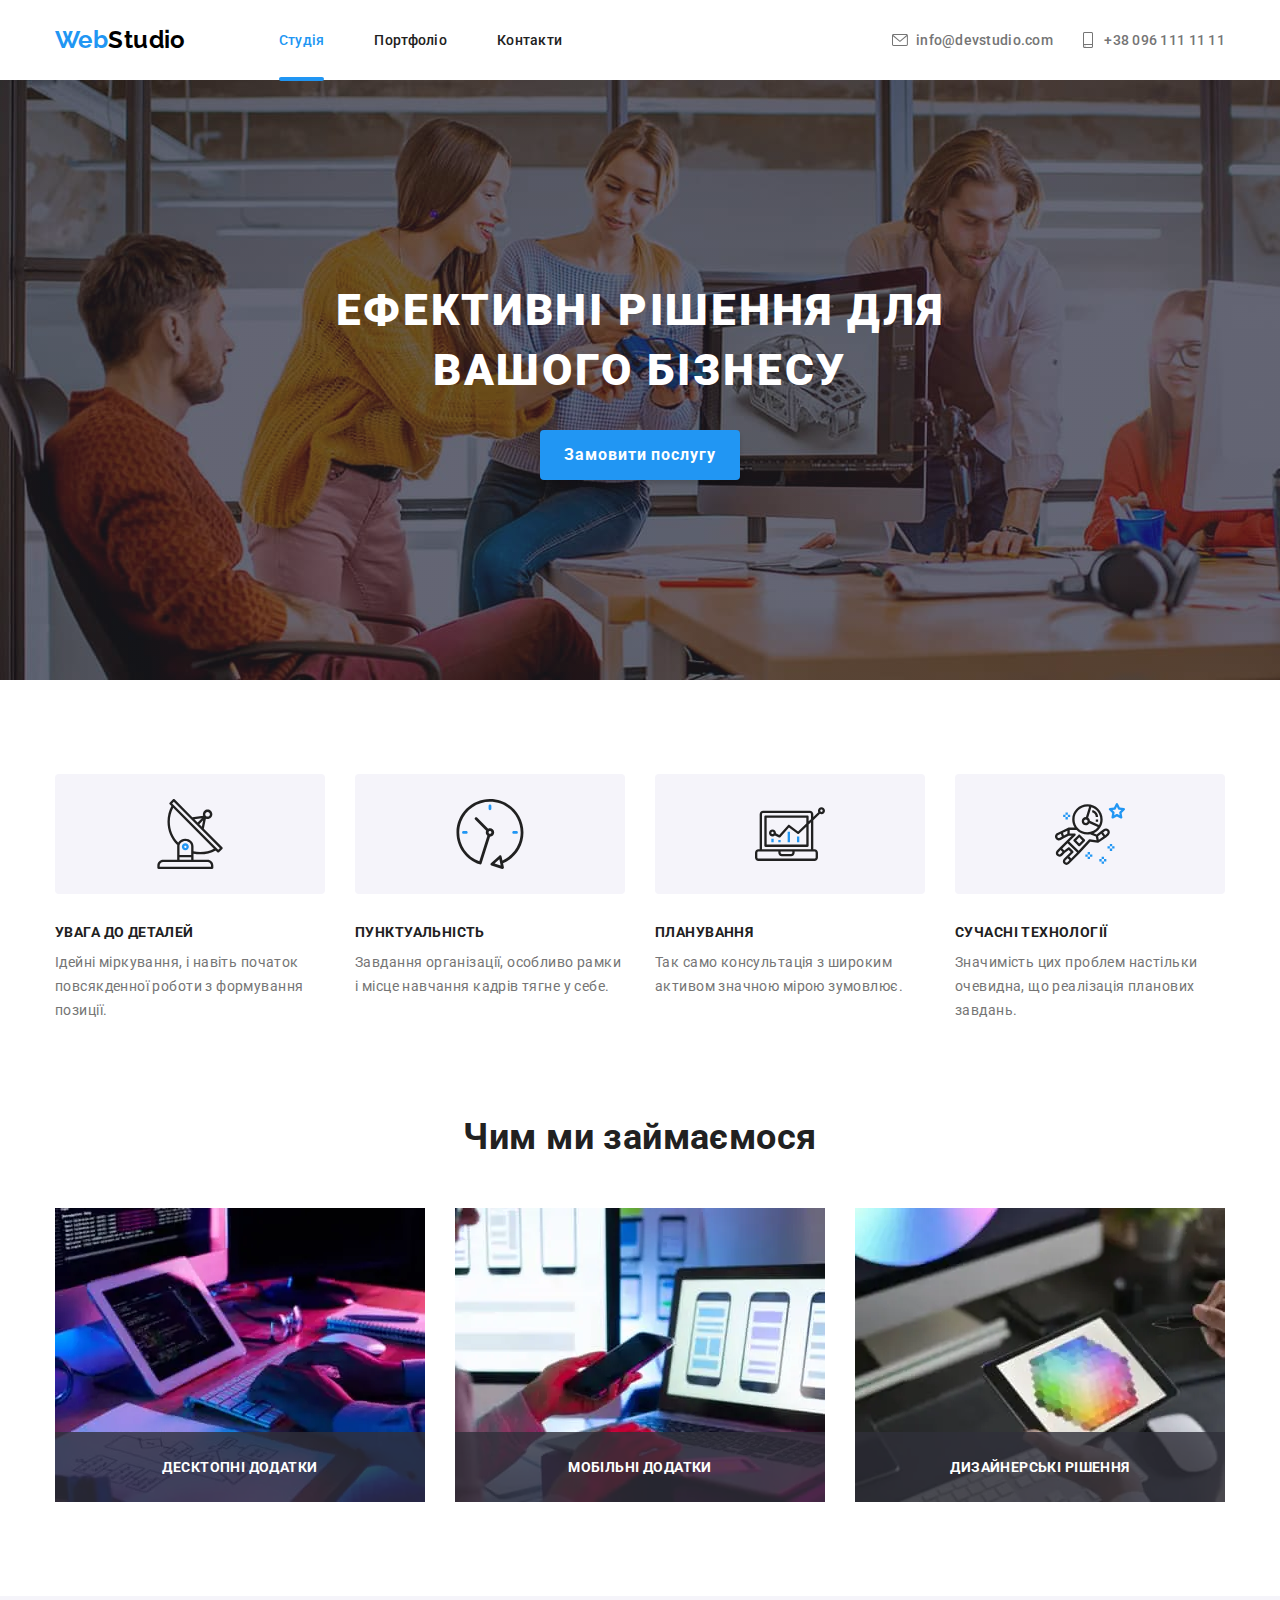
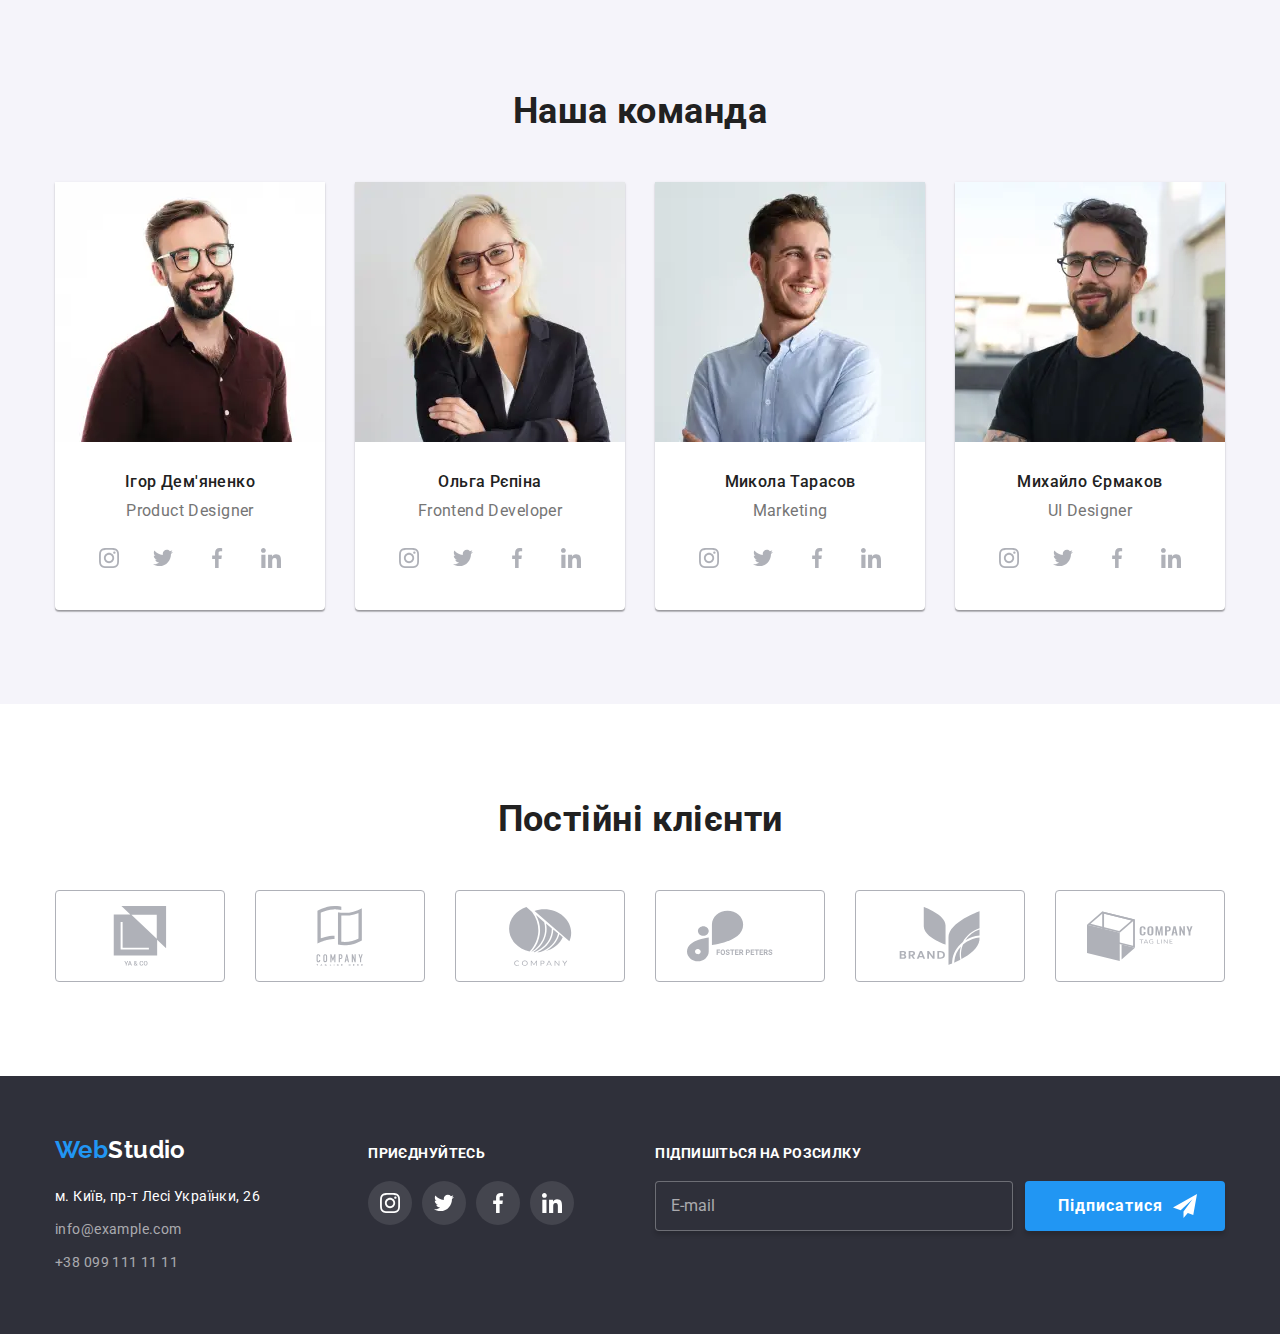
==== commit 7b48bd58: "finish main and modal" ====
--- a/index.html
+++ b/index.html
@@ -13,7 +13,6 @@
         rel="stylesheet">
     <link rel="stylesheet" href="https://cdn.jsdelivr.net/npm/modern-normalize@1.1.0/modern-normalize.min.css">
     <link rel="stylesheet" href="./css/main.min.css">
-
 </head>
 
 <body>
@@ -22,7 +21,7 @@
             <a class="logo page-header__logo link" href="./index.html">Web<span
                     class="page-header__logo_black-text">Studio</span>
             </a>
-            <nav>
+            <nav class="page-header__menu">
                 <ul class="menu">
                     <li class="list"><a class="menu__link menu__link_current link" href="./index.html">Студія</a></li>
                     <li class="list"><a class="menu__link link" href="./portfolio.html">Портфоліо</a></li>
@@ -45,19 +44,59 @@
                         +38 096 111 11 11</a>
                 </li>
             </ul>
+            <button type="button" class="page-header__btn js-open-menu" aria-expanded="false" aria-controls="mobile-menu">
+                <svg class="page-header__icon-burger" lang="en" aria-label="menu button">
+                    <use href="./images/sprite.svg#icon-burger"></use>
+                </svg>
+            </button>
         </div>
     </header>
+    <div class="mobile-menu js-menu-container" id="mobile-menu">
+        <div class="container mobile-menu__container">
+            <button class="mobile-menu__btn js-close-menu">
+                <svg class="mobile-menu__icon-close" lang="en" aria-label="menu close button">
+                    <use href="./images/sprite.svg#close"></use>
+                </svg>
+            </button>
+            <nav class="mobile-menu-nav">
+                <ul class="mobile-menu-nav__container">
+                    <li class="list"><a class="mobile-menu-nav__link mobile-menu-nav__link_current link"
+                            href="./index.html">Студія</a></li>
+                    <li class="list"><a class="mobile-menu-nav__link link" href="./portfolio.html">Портфоліо</a></li>
+                    <li class="list"><a class="mobile-menu-nav__link link" href="">Контакти</a></li>
+                </ul>
+            </nav>
+            <ul class="mobile-menu-contacts">
+                <li class="list">
+                    <a class="mobile-menu-contacts__tell link" href="tel:+380961111111">+38 096 111 11 11</a>
+                </li>
+                <li class="list">
+                    <a class="mobile-menu-contacts__email link" href="mailto:info@devstudio.com">info@devstudio.com</a>
+                </li>
+            </ul>
+            <ul class="mobile-menu-social">
+                <li class="mobile-menu-social__item list"><a class="mobile-menu-social__link link" href="">Instagram</a>
+                </li>
+                <li class="mobile-menu-social__item list"><a class="mobile-menu-social__link link" href="">Twitter</a>
+                </li>
+                <li class="mobile-menu-social__item list"><a class="mobile-menu-social__link link" href="">Facebook</a>
+                </li>
+                <li class="mobile-menu-social__item list"><a class="mobile-menu-social__link link" href="">LinkedIn</a>
+                </li>
+            </ul>
+        </div>
+    </div>
 
     <main>
         <section class="hero">
-            <div class="container">
+            <div class="hero__container container">
                 <h1 class="hero__slogan">Ефективні рішення для вашого бізнесу</h1>
                 <button type="button" class="hero__btn button" data-modal-open>Замовити послугу</button>
             </div>
         </section>
 
         <section class="features section">
-            <div class="container">
+            <div class="features__comtainer container">
                 <h2 class="visually-hidden">Наші переваги</h2>
                 <ul class="features__list list">
                     <li class="features__item">
@@ -110,18 +149,39 @@
                 <h2 class="directions__header">Чим ми займаємося</h2>
                 <ul class="directions__list list">
                     <li class="directions__item">
-                        <img src="./images/directions-image/desktop-apps.jpg"
-                            alt="Процес написання коду на комп'ютері з додатковим екраном планшета" width="370">
+                        <picture>
+                            <source
+                                srcset="./images/directions-image/desktop-apps.webp 1x, ./images/directions-image/desktop-apps@2x.webp 2x"
+                                type="image/webp">
+                            <source
+                                srcset="./images/directions-image/desktop-apps.jpg 1x, ./images/directions-image/desktop-apps@2x.jpg 2x">
+                            <img src="./images/directions-image/desktop-apps.jpg"
+                                alt="Процес написання коду на комп'ютері з додатковим екраном планшета">
+                        </picture>
                         <p class="directions__label">Десктопні додатки</p>
                     </li>
                     <li class="directions__item">
-                        <img src="./images/directions-image/mobile-apps.jpg" alt="На екрані ноутбука три види інтерфейсу мобільного додатку"
-                            width="370">
+                        <picture>
+                            <source
+                                srcset="./images/directions-image/mobile-apps.webp 1x, ./images/directions-image/mobile-apps@2x.webp 2x"
+                                type="image/webp">
+                            <source
+                                srcset="./images/directions-image/mobile-apps.jpg 1x, ./images/directions-image/mobile-apps@2x.jpg 2x">
+                            <img src="./images/directions-image/mobile-apps.jpg"
+                                alt="На екрані ноутбука три види інтерфейсу мобільного додатку">
+                        </picture>
                         <p class="directions__label">Мобільні додатки</p>
                     </li>
                     <li class="directions__item">
-                        <img src="./images/directions-image/mobile-apps.jpg" alt="Дизайнер на планшеті вибирає колір з палітри кольорів"
-                            width="370">
+                        <picture>
+                            <source
+                                srcset="./images/directions-image/design-solution.webp 1x, ./images/directions-image/design-solution@2x.webp 2x"
+                                type="image/webp">
+                            <source
+                                srcset="./images/directions-image/design-solution.jpg 1x, ./images/directions-image/design-solution@2x.jpg 2x">
+                            <img src="./images/directions-image/design-solution.jpg"
+                                alt="Дизайнер на планшеті вибирає колір з палітри кольорів">
+                        </picture>
                         <p class="directions__label">Дизайнерські рішення</p>
                     </li>
                 </ul>
@@ -129,11 +189,25 @@
         </section>
 
         <section class="team section">
-            <div class="container">
+            <div class="team__container container">
                 <h2 class="team__header">Наша команда</h2>
                 <ul class="team__list list">
                     <li class="team__list-item">
-                        <img src="./images/team/igor_d.jpg" alt="портрет Ігора" width="270" height="260">
+                        <picture>
+                            <source srcset="./images/team/desk_igor_d.webp 1x, ./images/team/desk_igor_d@2x.webp 2x"
+                                media="(min-width:1200px)" type="image/webp">
+                            <source srcset="./images/team/tab_igor_d.webp 1x, ./images/team/tab_igor_d@2x.webp 2x"
+                                media="(min-width:768px)" type="image/webp">
+                            <source srcset="./images/team/mob_igor_d.webp 1x, ./images/team/mob_igor_d@2x.webp 2x"
+                                media="(max-width:767px)" type="image/webp">
+                            <source srcset="./images/team/desk_igor_d.jpg 1x, ./images/team/desk_igor_d@2x.jpg 2x"
+                                media="(min-width:1200px)">
+                            <source srcset="./images/team/tab_igor_d.jpg 1x, ./images/team/tab_igor_d@2x.jpg 2x"
+                                media="(min-width:768px)">
+                            <source srcset="./images/team/mob_igor_d.jpg 1x, ./images/team/mob_igor_d@2x.jpg 2x"
+                                media="(max-width:767px)">
+                            <img src="./images/team/mob_igor_d.jpg" alt="портрет Ігора">
+                        </picture>
                         <div class="team__card">
                             <h3 class="team__names">Ігор Дем'яненко</h3>
                             <p class="team__profession">Product Designer</p>
@@ -170,7 +244,21 @@
                         </div>
                     </li>
                     <li class="team__list-item">
-                        <img src="./images/team/olga_r.jpg" alt="портрет Ольги" width="270" height="260">
+                        <picture>
+                            <source srcset="./images/team/desk_olga_r.webp 1x, ./images/team/desk_olga_r@2x.webp 2x"
+                                media="(min-width:1200px)" type="image/webp">
+                            <source srcset="./images/team/tab_olga_r.webp 1x, ./images/team/tab_olga_r@2x.webp 2x"
+                                media="(min-width:768px)" type="image/webp">
+                            <source srcset="./images/team/mob_olga_r.webp 1x, ./images/team/mob_olga_r@2x.webp 2x"
+                                media="(max-width:767px)" type="image/webp">
+                            <source srcset="./images/team/desk_olga_r.jpg 1x, ./images/team/desk_olga_r@2x.jpg 2x"
+                                media="(min-width:1200px)">
+                            <source srcset="./images/team/tab_olga_r.jpg 1x, ./images/team/tab_olga_r@2x.jpg 2x"
+                                media="(min-width:768px)">
+                            <source srcset="./images/team/mob_olga_r.jpg 1x, ./images/team/mob_olga_r@2x.jpg 2x"
+                                media="(max-width:767px)">
+                            <img src="./images/team/mob_olga_r.jpg" alt="портрет Ольги">
+                        </picture>
                         <div class="team__card">
                             <h3 class="team__names">Ольга Рєпіна</h3>
                             <p class="team__profession">Frontend Developer</p>
@@ -207,7 +295,21 @@
                         </div>
                     </li>
                     <li class="team__list-item">
-                        <img src="./images/team/mikola_t.jpg" alt="портрет Миколи" width="270" height="260">
+                        <picture>
+                            <source srcset="./images/team/desk_mikola_t.webp 1x, ./images/team/desk_mikola_t@2x.webp 2x"
+                                media="(min-width:1200px)" type="image/webp">
+                            <source srcset="./images/team/tab_mikola_t.webp 1x, ./images/team/tab_mikola_t@2x.webp 2x"
+                                media="(min-width:768px)" type="image/webp">
+                            <source srcset="./images/team/mob_mikola_t.webp 1x, ./images/team/mob_mikola_t@2x.webp 2x"
+                                media="(max-width:767px)" type="image/webp">
+                            <source srcset="./images/team/desk_mikola_t.jpg 1x, ./images/team/desk_mikola_t@2x.jpg 2x"
+                                media="(min-width:1200px)">
+                            <source srcset="./images/team/tab_mikola_t.jpg 1x, ./images/team/tab_mikola_t@2x.jpg 2x"
+                                media="(min-width:768px)">
+                            <source srcset="./images/team/mob_mikola_t.jpg 1x, ./images/team/mob_mikola_t@2x.jpg 2x"
+                                media="(max-width:767px)">
+                            <img src="./images/team/mob_mikola_t.jpg" alt="портрет Миколи">
+                        </picture>
                         <div class="team__card">
                             <h3 class="team__names">Микола Тарасов</h3>
                             <p class="team__profession">Marketing</p>
@@ -244,7 +346,27 @@
                         </div>
                     </li>
                     <li class="team__list-item">
-                        <img src="./images/team/mikhaulo_ye.jpg" alt="портрет Михайла" width="270" height="260">
+                        <picture>
+                            <source
+                                srcset="./images/team/desk_mikhaulo_ye.webp 1x, ./images/team/desk_mikhaulo_ye@2x.webp 2x"
+                                media="(min-width:1200px)" type="image/webp">
+                            <source
+                                srcset="./images/team/tab_mikhaulo_ye.webp 1x, ./images/team/tab_mikhaulo_ye@2x.webp 2x"
+                                media="(min-width:768px)" type="image/webp">
+                            <source
+                                srcset="./images/team/mob_mikhaulo_ye.webp 1x, ./images/team/mob_mikhaulo_ye@2x.webp 2x"
+                                media="(max-width:767px)" type="image/webp">
+                            <source
+                                srcset="./images/team/desk_mikhaulo_ye.jpg 1x, ./images/team/desk_mikhaulo_ye@2x.jpg 2x"
+                                media="(min-width:1200px)">
+                            <source
+                                srcset="./images/team/tab_mikhaulo_ye.jpg 1x, ./images/team/tab_mikhaulo_ye@2x.jpg 2x"
+                                media="(min-width:768px)">
+                            <source
+                                srcset="./images/team/mob_mikhaulo_ye.jpg 1x, ./images/team/mob_mikhaulo_ye@2x.jpg 2x"
+                                media="(max-width:767px)">
+                            <img src="./images/team/mob_mikhaulo_ye.jpg" alt="портрет Михайла">
+                        </picture>
                         <div class="team__card">
                             <h3 class="team__names">Михайло Єрмаков</h3>
                             <p class="team__profession">UI Designer</p>
@@ -285,7 +407,7 @@
         </section>
 
         <section class="customers section">
-            <div class="container">
+            <div class="customers__container container">
                 <h2 class="customers__header">Постійні клієнти</h2>
                 <ul class="customers__list list">
                     <li class="customers__list-item">
@@ -337,21 +459,21 @@
 
     <footer class="page-footer">
         <div class="page-footer__container container">
-            <div class="page-footer__address_width">
+            <div class="page-footer__address_container">
                 <a class="logo page-footer__logo link" href="./index.html">Web<span
                         class="page-footer__logo_white-text">Studio</span>
                 </a>
                 <address>
-                    <ul class="list">
-                        <li class="page-footer__address-items">
+                    <ul class="page-footer__address list">
+                        <li>
                             <a class="page-footer__address-link link" href="https://goo.gl/maps/CPtrU1FHBa2aNyZL9"
                                 target="_blank" rel="noopener noreferrer nofollow">м. Київ, пр-т Лесі
                                 Українки, 26</a>
                         </li>
-                        <li class="page-footer__address-items">
+                        <li>
                             <a class="page-footer__contacts link" href="mailto:info@example.com">info@example.com</a>
                         </li>
-                        <li class="page-footer__address-items">
+                        <li>
                             <a class="page-footer__contacts link" href="tel:+380991111111">+38 099 111
                                 11 11</a>
                         </li>
@@ -460,6 +582,7 @@
         </div>
     </div>
 
+    <script src="./js/mobile-menu.js"></script>
     <script src="./js/modal.js"></script>
 </body>
 
--- a/css/main.min.css
+++ b/css/main.min.css
@@ -1 +1 @@
-:root{--primary-font-text: "Roboto", sans-serif;--logo-font-text: "Raleway", sans-serif;--accent-color: #2196f3;--accent-second-color: #000000;--headers-and-names-color: #212121;--border-and-form-icon-color: #212121;--text-color: #757575;--bg-footer-color: #2f303a;--primary-page-color: #ffffff;--secondary-page-color: #f5f4fa;--accent-active-color: #188ce8;--line-shadow-color: #ececec;--translucent-page-color: #ffffff99;--project-border-color: #eeeeee;--bg-hero-color: #c4c4c4;--icon-fill: #afb1b8;--transition-time-end-timing: 250ms cubic-bezier(0.4, 0, 0.2, 1)}.visually-hidden{position:absolute;white-space:nowrap;width:1px;height:1px;overflow:hidden;border:0;padding:0;clip:rect(0 0 0 0);clip-path:inset(50%);margin:-1px}.customers__header,.team__header,.directions__header{margin-bottom:50px;font-weight:700;font-size:36px;line-height:1.1666666667;text-align:center;color:var(--headers-and-names-color)}body{font-family:var(--primary-font-text);font-size:14px;letter-spacing:.03em;background-color:var(--primary-page-color);color:var(--text-color)}h1,h2,h3,h4,p{margin:0}ul,ol{margin:0;padding-left:0}img{display:block;max-width:100%;height:auto}button{display:block;margin:0 auto;cursor:pointer;border:none;border-radius:4px}.list{list-style:none}.link{text-decoration:none}.container{width:1200px;margin:0 auto;padding:0 15px}.section{padding-top:94px;padding-bottom:94px}.page-header{border-bottom:1px solid var(--line-shadow-color)}.page-header__container{display:flex;align-items:center}.page-header__contact{display:flex;margin-left:auto;column-gap:30px}.page-header__item_width-email{width:161px}.page-header__item_width-tell{width:142px}.page-header__contacts-link{display:flex;justify-content:space-between;align-items:center;padding:32px 0;font-weight:500;font-size:14px;line-height:1.1428571429;letter-spacing:.02em;color:var(--text-color);fill:currentColor;transition:color var(--transition-time-end-timing)}.page-header__contacts-link:hover,.page-header__contacts-link:focus{color:var(--accent-color)}.logo{display:block;font-family:var(--logo-font-text);font-weight:700;font-size:26px;line-height:1.1923076923;color:var(--accent-color)}.page-header__logo{margin-right:93px}.page-header__logo_black-text{color:var(--accent-second-color)}.page-footer__logo{margin-bottom:20px}.page-footer__logo_white-text{color:var(--primary-page-color)}.menu{display:flex;column-gap:50px}.menu__link{position:relative;display:block;padding-top:32px;padding-bottom:32px;font-weight:500;font-size:14px;line-height:1.1428571429;letter-spacing:.02em;color:var(--headers-and-names-color);transition:color var(--transition-time-end-timing)}.menu__link:hover,.menu__link:focus{color:var(--accent-color)}.menu__link::before{content:"";position:absolute;left:0;bottom:-1px;width:100%;height:4px;border-radius:2px;transform:scaleX(0);transition:background-color var(--transition-time-end-timing),transform var(--transition-time-end-timing)}.menu__link:hover::before,.menu__link:focus::before{background-color:var(--accent-color);transform:scaleX(1)}.menu__link_current{color:var(--accent-color)}.menu__link_current::after{content:"";position:absolute;left:0;bottom:-1px;width:100%;height:4px;border-radius:2px;background-color:var(--accent-color)}.button{font-family:inherit;font-weight:700;font-size:16px;line-height:1.875;letter-spacing:.06em;color:var(--primary-page-color);background-color:var(--accent-color);box-shadow:0px 4px 4px rgba(0,0,0,.15);transition:background-color var(--transition-time-end-timing),box-shadow var(--transition-time-end-timing)}.button:active,.button:hover,.button:focus{background-color:var(--accent-active-color);box-shadow:0px 4px 4px rgba(0,0,0,.15)}.subscription-form__container{display:flex}.subscription-form__label{display:block;margin-bottom:20px;font-weight:700;font-size:14px;line-height:1.1428571429;text-transform:uppercase;color:var(--primary-page-color)}.subscription-form__field{width:358px;margin-right:12px;padding-left:15px;color:var(--primary-page-color);background-color:var(--bg-footer-color);border:1px solid rgba(255,255,255,.3);border-radius:4px;box-shadow:0px 4px 4px rgba(0,0,0,.15)}.subscription-form__field::placeholder{font-weight:400;font-size:16px;line-height:1.25;color:rgba(255,255,255,.6)}.subscription-form__btn{display:flex;align-items:center;column-gap:10px;padding:10px 28px;fill:var(--primary-page-color)}.backdrop{position:fixed;left:0;top:0;width:100%;height:100%;z-index:777;background-color:rgba(0,0,0,.2);transition:opacity var(--transition-time-end-timing)}.is-hidden{visibility:hidden;opacity:0;pointer-events:none}.modal{position:absolute;left:50%;top:50%;padding:40px;width:528px;height:581px;background-color:var(--primary-page-color);box-shadow:0px 1px 3px rgba(0,0,0,.12),0px 1px 1px rgba(0,0,0,.14),0px 2px 1px rgba(0,0,0,.2);border-radius:4px;transform:translate(-50%, -50%) translateY(0);transition:transform var(--transition-time-end-timing),visibility var(--transition-time-end-timing)}.backdrop.is-hidden .modal{transform:translate(-50%, -50%) translateY(100%)}.modal__btn-close{position:absolute;top:8px;right:8px;display:flex;justify-content:center;align-items:center;width:30px;height:30px;padding:0;fill:var(--accent-second-color);background-color:var(--primary-page-color);border:1px solid rgba(0,0,0,.1);border-radius:50%;transition:fill var(--transition-time-end-timing)}.modal__btn-close:hover,.modal__btn-close:focus{fill:var(--accent-color)}.form__title{margin-bottom:12px;font-weight:700;font-size:20px;line-height:1.15;text-align:center;color:var(--headers-and-names-color)}.form__field{display:block;margin-bottom:10px}.form__label{display:block;margin-bottom:4px;font-weight:400;font-size:12px;line-height:1.1666666667;letter-spacing:.01em}.form__input{display:block;width:100%;height:40px;padding-left:42px;border:1px solid rgba(33,33,33,.2);border-radius:4px;outline:none;transition:border var(--transition-time-end-timing)}.form__input:focus,.form__input:hover{border:1px solid var(--accent-color)}.form__icon-thumb{position:relative;display:block}.form__icon{position:absolute;top:50%;left:12px;transform:translateY(-50%);fill:var(--border-and-form-icon-color);transition:fill var(--transition-time-end-timing)}.form__input:hover+.form__icon,.form__input:focus+.form__icon{fill:var(--accent-color)}.form__comment{display:block;margin-bottom:20px}.form__comment-area{resize:none;display:block;width:100%;height:120px;padding:12px 16px;border:1px solid rgba(33,33,33,.2);border-radius:4px;outline:none;transition:border var(--transition-time-end-timing)}.form__comment-area:focus,.form__comment-area:hover{border:1px solid var(--accent-color)}.form__comment-area::placeholder{font-weight:400;font-size:12px;line-height:1.1666666667;letter-spacing:.01em;color:rgba(117,117,117,.5)}.form__check-field{display:flex;justify-content:center;align-items:center;margin-bottom:30px;font-weight:400;font-size:14px;line-height:1.7142857143;color:var(--text-color)}.form__own-checkbox{width:16px;height:15px;margin-right:7px;border:2px solid var(--border-and-form-icon-color);border-radius:2px;transition:background-color var(--transition-time-end-timing),border-color var(--transition-time-end-timing),box-shadow var(--transition-time-end-timing)}.form__checkbox:checked+.form__own-checkbox{background-color:var(--accent-color);border-color:var(--accent-color)}.form__checkbox:not(:checked):focus+.form__own-checkbox{box-shadow:0 0 1px 2px var(--accent-color);border-color:var(--accent-color)}.form__checkbox:checked:focus+.form__own-checkbox{box-shadow:0 0 1px 2px var(--accent-color);border-color:var(--accent-color)}.form__checkbox-icon{display:none;fill:var(--primary-page-color)}.form__checkbox:checked+.form__own-checkbox .form__checkbox-icon{display:block}.form__policy-link{color:var(--accent-color);transition:text-shadow var(--transition-time-end-timing),color var(--transition-time-end-timing)}.form__policy-link:hover,.form__policy-link:focus{color:var(--accent-active-color);text-shadow:0px 3px 3px rgba(0,0,0,.15)}.form__btn{padding:10px 52px}.page-footer{padding-top:60px;padding-bottom:60px;background-color:var(--bg-footer-color)}.page-footer__container{display:flex;justify-content:space-between;align-items:baseline}.page-footer__address_width{width:231px}.page-footer__address-items:not(:last-child){margin-bottom:9px}.page-footer__address-link{font-style:normal;font-weight:400;font-size:14px;line-height:1.7142857143;color:var(--primary-page-color);transition:color var(--transition-time-end-timing)}.page-footer__address-link:hover,.page-footer__address-link:focus{color:var(--accent-color)}.page-footer__contacts{font-style:normal;font-weight:400;font-size:14px;line-height:1.7142857143;color:var(--translucent-page-color);transition:color var(--transition-time-end-timing)}.page-footer__contacts:hover,.page-footer__contacts:focus{color:var(--accent-color)}.page-footer__label{margin-bottom:20px;font-weight:700;font-size:14px;line-height:1.1428571429;text-transform:uppercase;color:var(--primary-page-color)}.page-footer__social-list{display:flex;column-gap:10px}.page-footer__social-list-item{width:44px;height:44px}.page-footer__social-links{display:flex;justify-content:center;align-items:center;width:100%;height:100%;color:var(--primary-page-color);fill:currentColor;background-color:rgba(255,255,255,.1);border-radius:50%;transition:background-color var(--transition-time-end-timing)}.page-footer__social-links:hover,.page-footer__social-links:focus{background-color:var(--accent-color)}.hero{padding:200px 0;max-width:1600px;height:600px;margin:0 auto;background-size:cover;background-repeat:no-repeat;background-color:var(--bg-hero-color);background-image:linear-gradient(to right, rgba(47, 48, 58, 0.4), rgba(47, 48, 58, 0.4)),url(/images/hero-image/hero-image.jpg)}.hero__slogan{margin:0 auto 30px;width:696px;font-weight:900;font-size:44px;line-height:1.3636363636;text-align:center;letter-spacing:.06em;text-transform:uppercase;color:var(--primary-page-color)}.hero__btn{padding:10px 32px}.features__thumb{display:flex;justify-content:center;align-items:center;width:270px;height:120px;margin-bottom:30px;background-color:var(--secondary-page-color);border-radius:4px}.features__list{display:flex;column-gap:30px}.features__item{width:270px}.features__label{margin-bottom:10px;font-weight:700;font-size:14px;line-height:1.1428571429;text-transform:uppercase;color:var(--headers-and-names-color)}.features__description{font-weight:400;font-size:14px;line-height:1.7142857143;color:var(--text-color)}.directions{padding-top:0}.directions__list{display:flex;column-gap:30px}.directions__item{position:relative}.directions__label{position:absolute;bottom:0;display:flex;justify-content:center;align-items:center;width:100%;height:70px;font-weight:700;font-size:14px;line-height:1.1428571429;text-transform:uppercase;color:var(--primary-page-color);background-color:rgba(47,48,58,.8)}.team{background-color:var(--secondary-page-color)}.team__list{display:flex;column-gap:30px}.team__list-item{background-color:var(--primary-page-color);box-shadow:0px 1px 3px rgba(0,0,0,.12),0px 1px 1px rgba(0,0,0,.14),0px 2px 1px rgba(0,0,0,.2);border-radius:0px 0px 4px 4px}.team__card{padding-top:30px;padding-bottom:30px}.team__names{margin-bottom:10px;font-weight:500;font-size:16px;line-height:1.1875;text-align:center;color:var(--headers-and-names-color)}.team__profession{margin-bottom:16px;font-weight:400;font-size:16px;line-height:1.1875;text-align:center;color:var(--text-color)}.team__social-list{display:flex;justify-content:center;column-gap:10px}.team__social-list-item{width:44px;height:44px}.team__social-links{display:flex;justify-content:center;align-items:center;width:100%;height:100%;border-radius:50%;color:var(--icon-fill);fill:currentColor;transition:color var(--transition-time-end-timing),background-color var(--transition-time-end-timing)}.team__social-links:hover,.team__social-links:focus{color:var(--primary-page-color);background-color:var(--accent-color)}.customers__list{display:flex;column-gap:30px}.customers__list-item{width:170px;height:92px}.customers__link{display:flex;justify-content:center;align-items:center;width:100%;height:100%;color:var(--icon-fill);border:1px solid var(--icon-fill);border-radius:4px;fill:currentColor;transition:color var(--transition-time-end-timing),border-color var(--transition-time-end-timing)}.customers__link:hover,.customers__link:focus{color:var(--accent-color);border-color:var(--accent-color)}/*# sourceMappingURL=main.min.css.map */+:root{--primary-font-text: "Roboto", sans-serif;--logo-font-text: "Raleway", sans-serif;--accent-color: #2196f3;--accent-second-color: #000000;--headers-and-names-color: #212121;--border-and-form-icon-color: #212121;--text-color: #757575;--bg-footer-color: #2f303a;--primary-page-color: #ffffff;--secondary-page-color: #f5f4fa;--accent-active-color: #188ce8;--line-shadow-color: #ececec;--translucent-page-color: #ffffff99;--project-border-color: #eeeeee;--bg-hero-color: #c4c4c4;--icon-fill: #afb1b8;--transition-time-end-timing: 250ms cubic-bezier(0.4, 0, 0.2, 1)}.visually-hidden{position:absolute;white-space:nowrap;width:1px;height:1px;overflow:hidden;border:0;padding:0;clip:rect(0 0 0 0);clip-path:inset(50%);margin:-1px}body{font-family:var(--primary-font-text);font-size:14px;letter-spacing:.03em;background-color:var(--primary-page-color);color:var(--text-color)}h1,h2,h3,h4,p{margin:0}ul,ol{margin:0;padding-left:0}img{display:block;max-width:100%;height:auto}button{display:block;margin:0 auto;cursor:pointer;border:none;border-radius:4px}.list{list-style:none}.link{text-decoration:none}.container{padding-right:15px;padding-left:15px}@media screen and (min-width: 480px){.container{max-width:480px;margin:0 auto}}@media screen and (min-width: 768px){.container{max-width:738px}}@media screen and (min-width: 1200px){.container{max-width:1200px}}.section{padding-top:60px;padding-bottom:60px}@media screen and (min-width: 1200px){.section{padding-top:94px;padding-bottom:94px}}.page-header__menu{display:none}.page-header__contact{display:none}@media screen and (max-width: 767px){.page-header__container{display:flex;align-items:center;justify-content:space-between}.page-header{padding-top:10px;padding-bottom:9px;border-bottom:1px solid var(--line-shadow-color)}.page-header__btn{background-color:rgba(0,0,0,0);line-height:0;border:0;padding:0;margin:0}.page-header__icon-burger{width:40px;height:40px}}@media screen and (min-width: 768px){.page-header__btn{display:none}.mobile-menu{display:none}.page-header__menu{display:block}.page-header__container{display:flex;align-items:center;justify-content:space-between}.page-header__contact{display:flex;flex-direction:column;row-gap:10px}.page-header__item_width-email{width:138px}.page-header__item_width-tell{width:123px}.page-header__contacts-link{display:flex;justify-content:space-between;align-items:center;font-weight:500;font-size:12px;line-height:1.1666666667;letter-spacing:.02em;color:var(--text-color);fill:currentColor;transition:color var(--transition-time-end-timing)}.page-header__contacts-link:hover,.page-header__contacts-link:focus{color:var(--accent-color)}}@media screen and (min-width: 1200px){.page-header__contact{display:flex;flex-direction:row;margin-left:auto;column-gap:30px}.page-header__item_width-email{width:161px}.page-header__item_width-tell{width:142px}.page-header__contacts-link{display:flex;justify-content:space-between;align-items:center;padding:32px 0;font-weight:500;font-size:14px;line-height:1.1428571429}}.logo{display:flex;font-family:var(--logo-font-text);font-weight:700;font-size:24px;line-height:1.1666666667;color:var(--accent-color)}@media screen and (min-width: 1200px){.page-header__logo{margin-right:93px}}.page-header__logo_black-text{color:var(--accent-second-color)}.page-footer__logo{margin-bottom:20px}.page-footer__logo_white-text{color:var(--primary-page-color)}.menu{display:flex;column-gap:50px}.menu__link{position:relative;display:block;padding-top:32px;padding-bottom:32px;font-weight:500;font-size:14px;line-height:1.1428571429;letter-spacing:.02em;color:var(--headers-and-names-color);transition:color var(--transition-time-end-timing)}.menu__link:hover,.menu__link:focus{color:var(--accent-color)}.menu__link::before{content:"";position:absolute;left:0;bottom:-1px;width:100%;height:4px;border-radius:2px;transform:scaleX(0);transition:background-color var(--transition-time-end-timing),transform var(--transition-time-end-timing)}.menu__link:hover::before,.menu__link:focus::before{background-color:var(--accent-color);transform:scaleX(1)}@media screen and (max-width: 767px){.mobile-menu{position:fixed;top:0;left:0;z-index:777;width:100%;height:100%;visibility:hidden;opacity:0;pointer-events:none;transition:visibility var(--transition-time-end-timing)}.mobile-menu.is-open{visibility:visible;opacity:1;pointer-events:auto;overflow-y:scroll;background-color:var(--primary-page-color);box-shadow:0px 4px 8px rgba(0,0,0,.04),0px 2px 4px rgba(0,0,0,.08),0px 1px 3px rgba(0,0,0,.16)}.mobile-menu__container{position:relative;padding-top:48px;padding-bottom:48px;padding-left:40px}.mobile-menu__btn{position:absolute;top:10px;right:15px;width:40px;height:40px;background-color:rgba(0,0,0,0);border:0;line-height:0;padding:0;margin:0;color:var(--border-and-form-icon-color)}.mobile-menu__icon-close{width:30px;height:30px;transition:fill var(--transition-time-end-timing)}.mobile-menu__btn:hover .mobile-menu__icon-close,.mobile-menu__btn:focus .mobile-menu__icon-close{fill:var(--accent-color)}.mobile-menu-nav{margin-bottom:306px}.mobile-menu-nav__container{display:flex;flex-direction:column;row-gap:32px}.mobile-menu-nav__link{font-weight:500;font-size:40px;line-height:1.175;letter-spacing:.02em;color:var(--headers-and-names-color)}.mobile-menu-nav__link_current{color:var(--accent-color)}.mobile-menu-contacts{display:flex;flex-direction:column;row-gap:32px;margin-bottom:64px}.mobile-menu-contacts__tell{font-weight:500;font-size:34px;line-height:1.1764705882;letter-spacing:.02em;color:var(--accent-color)}.mobile-menu-contacts__email{font-weight:500;font-size:24px;line-height:1.1666666667;letter-spacing:.02em;color:inherit}.mobile-menu-social{display:flex;flex-wrap:wrap}.mobile-menu-social__item{padding-left:10px}.mobile-menu-social__item:not(:last-child){padding-right:10px;border-right:1px solid rgba(33,33,33,.2)}.mobile-menu-social__link{font-weight:500;font-size:18px;line-height:1.2222222222;letter-spacing:.02em;color:var(--accent-color)}}.menu__link_current{color:var(--accent-color)}.menu__link_current::after{content:"";position:absolute;left:0;bottom:-1px;width:100%;height:4px;border-radius:2px;background-color:var(--accent-color)}.button{font-family:inherit;font-weight:700;font-size:16px;line-height:1.875;letter-spacing:.06em;color:var(--primary-page-color);background-color:var(--accent-color);box-shadow:0px 4px 4px rgba(0,0,0,.15);transition:background-color var(--transition-time-end-timing),box-shadow var(--transition-time-end-timing)}.button:active,.button:hover,.button:focus{background-color:var(--accent-active-color);box-shadow:0px 4px 4px rgba(0,0,0,.15)}.subscription-form__label{display:block;margin-bottom:20px;font-weight:700;font-size:14px;line-height:1.1428571429;text-transform:uppercase;text-align:center;color:var(--primary-page-color)}.subscription-form__field{width:450px;height:50px;margin-bottom:20px;padding-left:15px;color:var(--primary-page-color);background-color:var(--bg-footer-color);border:1px solid rgba(255,255,255,.3);border-radius:4px;box-shadow:0px 4px 4px rgba(0,0,0,.15)}.subscription-form__field::placeholder{font-weight:400;font-size:16px;line-height:1.25;color:rgba(255,255,255,.6)}.subscription-form__btn{display:flex;align-items:center;column-gap:10px;padding:10px 28px;fill:var(--primary-page-color)}@media screen and (min-width: 1200px){.subscription-form__container{display:flex}.subscription-form__label{text-align:start}.subscription-form__field{width:358px;margin-bottom:0;margin-right:12px}}.backdrop{position:fixed;left:0;top:0;width:100%;height:100%;z-index:777;padding:94px 15px;padding-top:93px;background-color:rgba(0,0,0,.2);transition:opacity var(--transition-time-end-timing);overflow-y:scroll}.is-hidden{visibility:hidden;opacity:0;pointer-events:none}.modal{position:relative;padding:40px;background-color:var(--primary-page-color);box-shadow:0px 1px 3px rgba(0,0,0,.12),0px 1px 1px rgba(0,0,0,.14),0px 2px 1px rgba(0,0,0,.2);border-radius:4px}.modal__btn-close{position:absolute;top:8px;right:8px;display:flex;justify-content:center;align-items:center;width:30px;height:30px;padding:0;fill:var(--accent-second-color);background-color:var(--primary-page-color);border:1px solid rgba(0,0,0,.1);border-radius:50%;transition:fill var(--transition-time-end-timing)}.modal__btn-close:hover,.modal__btn-close:focus{fill:var(--accent-color)}@media screen and (max-width: 767px){.modal{max-width:450px;margin:0 auto}}@media screen and (min-width: 768px){.modal{position:absolute;left:50%;top:50%;padding:40px;width:528px;height:581px;background-color:var(--primary-page-color);transform:translate(-50%, -50%) translateY(0);transition:transform var(--transition-time-end-timing),visibility var(--transition-time-end-timing)}.backdrop.is-hidden .modal{transform:translate(-50%, -50%) translateY(100%)}}.form__title{margin-bottom:12px;font-weight:700;font-size:20px;line-height:1.15;text-align:center;color:var(--headers-and-names-color)}.form__field{display:block;margin-bottom:10px}.form__label{display:block;margin-bottom:4px;font-weight:400;font-size:12px;line-height:1.1666666667;letter-spacing:.01em}.form__input{display:block;width:100%;height:40px;padding-left:42px;border:1px solid rgba(33,33,33,.2);border-radius:4px;outline:none;transition:border var(--transition-time-end-timing)}.form__input:focus,.form__input:hover{border:1px solid var(--accent-color)}.form__icon-thumb{position:relative;display:block}.form__icon{position:absolute;top:50%;left:12px;transform:translateY(-50%);fill:var(--border-and-form-icon-color);transition:fill var(--transition-time-end-timing)}.form__input:hover+.form__icon,.form__input:focus+.form__icon{fill:var(--accent-color)}.form__comment{display:block;margin-bottom:20px}.form__comment-area{resize:none;display:block;width:100%;height:120px;padding:12px 16px;border:1px solid rgba(33,33,33,.2);border-radius:4px;outline:none;transition:border var(--transition-time-end-timing)}.form__comment-area:focus,.form__comment-area:hover{border:1px solid var(--accent-color)}.form__comment-area::placeholder{font-weight:400;font-size:12px;line-height:1.1666666667;letter-spacing:.01em;color:rgba(117,117,117,.5)}.form__check-field{display:flex;justify-content:center;align-items:center;margin-bottom:30px;font-weight:400;font-size:12px;line-height:1.1666666667;color:var(--text-color)}.form__own-checkbox{width:16px;height:15px;margin-right:8px;border:2px solid var(--border-and-form-icon-color);border-radius:2px;transition:background-color var(--transition-time-end-timing),border-color var(--transition-time-end-timing),box-shadow var(--transition-time-end-timing)}.form__checkbox:checked+.form__own-checkbox{background-color:var(--accent-color);border-color:var(--accent-color)}.form__checkbox:not(:checked):focus+.form__own-checkbox{box-shadow:0 0 1px 2px var(--accent-color);border-color:var(--accent-color)}.form__checkbox:checked:focus+.form__own-checkbox{box-shadow:0 0 1px 2px var(--accent-color);border-color:var(--accent-color)}.form__checkbox-icon{display:none;fill:var(--primary-page-color)}.form__checkbox:checked+.form__own-checkbox .form__checkbox-icon{display:block}.form__policy-link{color:var(--accent-color);transition:text-shadow var(--transition-time-end-timing),color var(--transition-time-end-timing)}.form__policy-link:hover,.form__policy-link:focus{color:var(--accent-active-color);text-shadow:0px 3px 3px rgba(0,0,0,.15)}.form__btn{padding:10px 52px}@media screen and (min-width: 1200px){.form__check-field{font-weight:400;font-size:14px;line-height:1.7142857143}}.page-footer{padding-top:60px;padding-bottom:60px;background-color:var(--bg-footer-color)}.page-footer__container{display:flex;flex-direction:column;align-items:center}.page-footer__address_container{display:flex;flex-direction:column;align-items:center;width:232px;margin-bottom:60px}.page-footer__address{display:flex;flex-direction:column;align-items:center;row-gap:8px}.page-footer__address-link{font-style:normal;font-weight:400;font-size:14px;line-height:1.7142857143;color:var(--primary-page-color);transition:color var(--transition-time-end-timing)}.page-footer__address-link:hover,.page-footer__address-link:focus{color:var(--accent-color)}.page-footer__contacts{font-style:normal;font-weight:400;font-size:14px;line-height:1.7142857143;text-align:center;color:var(--translucent-page-color);transition:color var(--transition-time-end-timing)}.page-footer__contacts:hover,.page-footer__contacts:focus{color:var(--accent-color)}.page-footer__label{margin-bottom:20px;font-weight:700;font-size:14px;line-height:1.1428571429;text-transform:uppercase;text-align:center;color:var(--primary-page-color)}.page-footer__social-list{display:flex;column-gap:10px;margin-bottom:60px}.page-footer__social-list-item{width:44px;height:44px}.page-footer__social-links{display:flex;justify-content:center;align-items:center;width:100%;height:100%;color:var(--primary-page-color);fill:currentColor;background-color:rgba(255,255,255,.1);border-radius:50%;transition:background-color var(--transition-time-end-timing)}.page-footer__social-links:hover,.page-footer__social-links:focus{background-color:var(--accent-color)}@media screen and (min-width: 768px){.page-footer__container{flex-direction:row;flex-wrap:wrap;align-items:flex-start;justify-content:space-around}}@media screen and (min-width: 1200px){.page-footer__container{display:flex;justify-content:space-between;align-items:baseline}.page-footer__address_container{margin-bottom:0;align-items:flex-start}.page-footer__address{align-items:flex-start;row-gap:9px}.page-footer__label{text-align:start}.page-footer__social-list{margin-bottom:0}}.hero{padding:118px 0;background-size:cover;background-repeat:no-repeat;background-color:var(--bg-hero-color);background-image:linear-gradient(to right, rgba(47, 48, 58, 0.4), rgba(47, 48, 58, 0.4)),url(/images/hero-images/mobile-hero.jpg)}@media screen and (min-device-pixel-ratio: 2)and (max-width: 767px),screen and (min-resolution: 192dpi)and (max-width: 767px),screen and (min-resolution: 2dppx)and (max-width: 767px){.hero{background-image:linear-gradient(to right, rgba(47, 48, 58, 0.4), rgba(47, 48, 58, 0.4)),url(/images/hero-images/mobile-hero@2x.jpg)}}.hero__slogan{margin-bottom:30px;font-weight:900;font-size:26px;line-height:1.6153846154;text-align:center;letter-spacing:.06em;text-transform:uppercase;color:var(--primary-page-color)}.hero__btn{padding:10px 24px}@media screen and (min-width: 768px){.hero{background-image:linear-gradient(to right, rgba(47, 48, 58, 0.4), rgba(47, 48, 58, 0.4)),url(/images/hero-images/tablet-hero.jpg)}}@media screen and (min-width: 768px)and (min-device-pixel-ratio: 2)and (min-width: 768px),screen and (min-width: 768px)and (min-resolution: 192dpi)and (min-width: 768px),screen and (min-width: 768px)and (min-resolution: 2dppx)and (min-width: 768px){.hero{background-image:linear-gradient(to right, rgba(47, 48, 58, 0.4), rgba(47, 48, 58, 0.4)),url(/images/hero-images/tablet-hero@2x.jpg)}}@media screen and (min-width: 768px){.hero__container{max-width:390px}}@media screen and (min-width: 1200px){.hero{padding:200px 0;max-width:1600px;background-image:linear-gradient(to right, rgba(47, 48, 58, 0.4), rgba(47, 48, 58, 0.4)),url(/images/hero-images/desktop-hero.jpg)}}@media screen and (min-width: 1200px)and (min-device-pixel-ratio: 2)and (min-width: 768px),screen and (min-width: 1200px)and (min-resolution: 192dpi)and (min-width: 768px),screen and (min-width: 1200px)and (min-resolution: 2dppx)and (min-width: 768px){.hero{background-image:linear-gradient(to right, rgba(47, 48, 58, 0.4), rgba(47, 48, 58, 0.4)),url(/images/hero-images/desktop-hero@2x.jpg)}}@media screen and (min-width: 1200px){.hero__slogan{font-weight:900;font-size:44px;line-height:1.3636363636}}@media screen and (min-width: 1200px){.hero__container{max-width:696px}}.features__thumb{display:flex;justify-content:center;align-items:center;width:100%;height:120px;margin-bottom:30px;background-color:var(--secondary-page-color);border-radius:4px}.features__list{display:flex;flex-direction:column;row-gap:30px}.features__item{width:100%}.features__label{margin-bottom:10px;font-weight:700;font-size:14px;line-height:1.1428571429;text-transform:uppercase;text-align:center;color:var(--headers-and-names-color)}.features__description{font-weight:400;font-size:14px;line-height:1.7142857143;color:var(--text-color)}@media screen and (min-width: 768px){.features__comtainer{padding:0}.features__list{display:flex;flex-direction:row;flex-wrap:wrap;gap:30px}.features__item{width:354px}.features__label{text-align:start}}@media screen and (min-width: 1200px){.features__comtainer{padding:0 15px}.features__list{column-gap:30px}.features__item{width:270px}}@media screen and (max-width: 1199px){.directions{display:none}}.directions{padding-top:0}.directions__header{font-weight:700;font-size:36px;line-height:1.1666666667;text-align:center;color:var(--headers-and-names-color);margin-bottom:50px}.directions__list{display:flex;column-gap:30px}.directions__item{position:relative}.directions__label{position:absolute;bottom:0;display:flex;justify-content:center;align-items:center;width:100%;height:70px;font-weight:700;font-size:14px;line-height:1.1428571429;text-transform:uppercase;color:var(--primary-page-color);background-color:rgba(47,48,58,.8)}.team{background-color:var(--secondary-page-color)}.team__header{font-weight:700;font-size:28px;line-height:1.1785714286;text-align:center;color:var(--headers-and-names-color);margin-bottom:30px}.team__list{display:flex;flex-direction:column;row-gap:30px}.team__list-item{background-color:var(--primary-page-color);box-shadow:0px 1px 3px rgba(0,0,0,.12),0px 1px 1px rgba(0,0,0,.14),0px 2px 1px rgba(0,0,0,.2);border-radius:0px 0px 4px 4px}.team__card{padding-top:30px;padding-bottom:24px}.team__names{margin-bottom:10px;font-weight:500;font-size:16px;line-height:1.1875;text-align:center;color:var(--headers-and-names-color)}.team__profession{margin-bottom:16px;font-weight:400;font-size:16px;line-height:1.1875;text-align:center;color:var(--text-color)}.team__social-list{display:flex;justify-content:center;column-gap:10px}.team__social-list-item{width:44px;height:44px}.team__social-links{display:flex;justify-content:center;align-items:center;width:100%;height:100%;border-radius:50%;color:var(--icon-fill);fill:currentColor;transition:color var(--transition-time-end-timing),background-color var(--transition-time-end-timing)}.team__social-links:hover,.team__social-links:focus{color:var(--primary-page-color);background-color:var(--accent-color)}@media screen and (min-width: 768px){.team__list{flex-direction:row;flex-wrap:wrap;gap:30px}.team__container{padding:0}}@media screen and (min-width: 1200px){.team__header{font-weight:700;font-size:36px;line-height:1.1666666667;margin-bottom:50px}.team__list{column-gap:30px}.team__card{padding-bottom:30px}.team__container{padding:0 15px}}.customers__header{font-weight:700;font-size:28px;line-height:1.1785714286;text-align:center;color:var(--headers-and-names-color);margin-bottom:30px}.customers__list{display:flex;flex-wrap:wrap;gap:30px}.customers__list-item{width:210px;height:92px}.customers__link{display:flex;justify-content:center;align-items:center;width:100%;height:100%;color:var(--icon-fill);border:1px solid var(--icon-fill);border-radius:4px;fill:currentColor;transition:color var(--transition-time-end-timing),border-color var(--transition-time-end-timing)}.customers__link:hover,.customers__link:focus{color:var(--accent-color);border-color:var(--accent-color)}@media screen and (min-width: 768px){.customers__container{padding:0}.customers__list-item{width:226px}}@media screen and (min-width: 1200px){.customers__container{padding:0 15px}.customers__header{font-weight:700;font-size:36px;line-height:1.1666666667;margin-bottom:50px}.customers__list-item{width:170px}}/*# sourceMappingURL=main.min.css.map */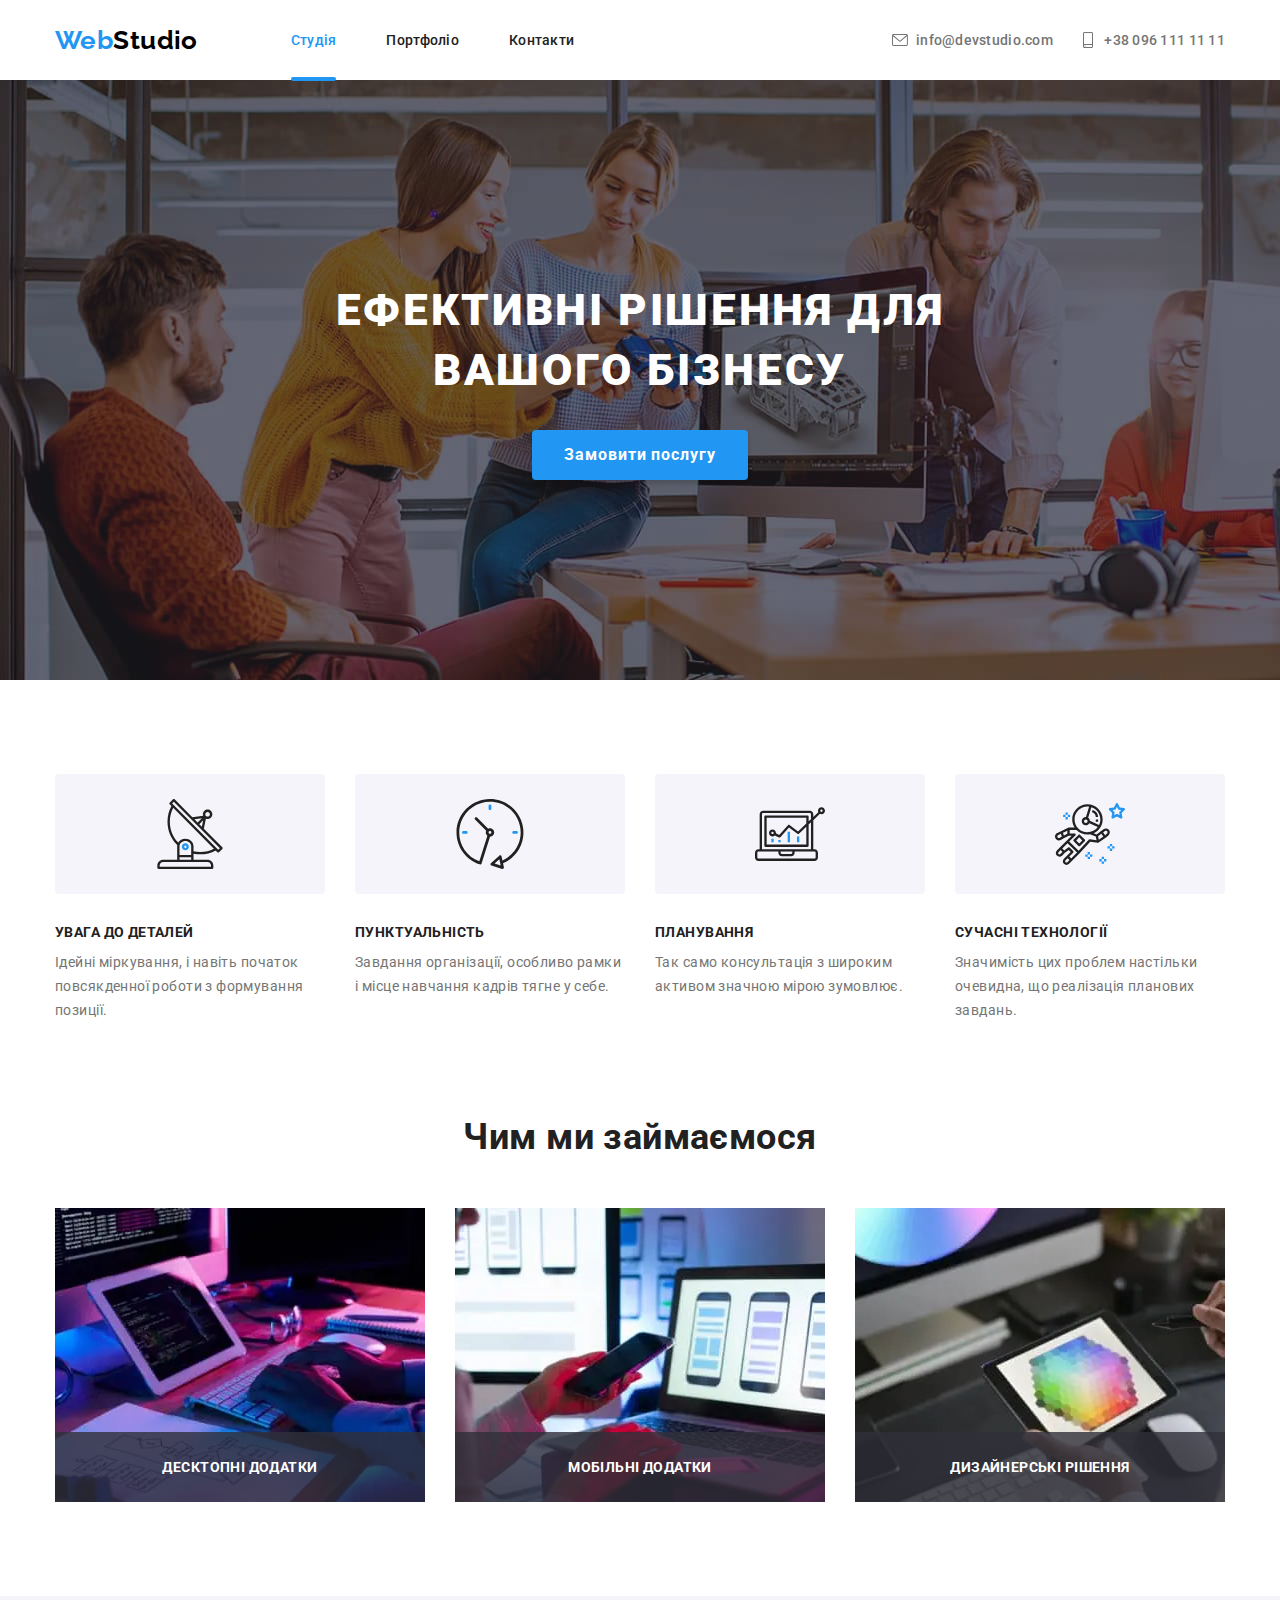
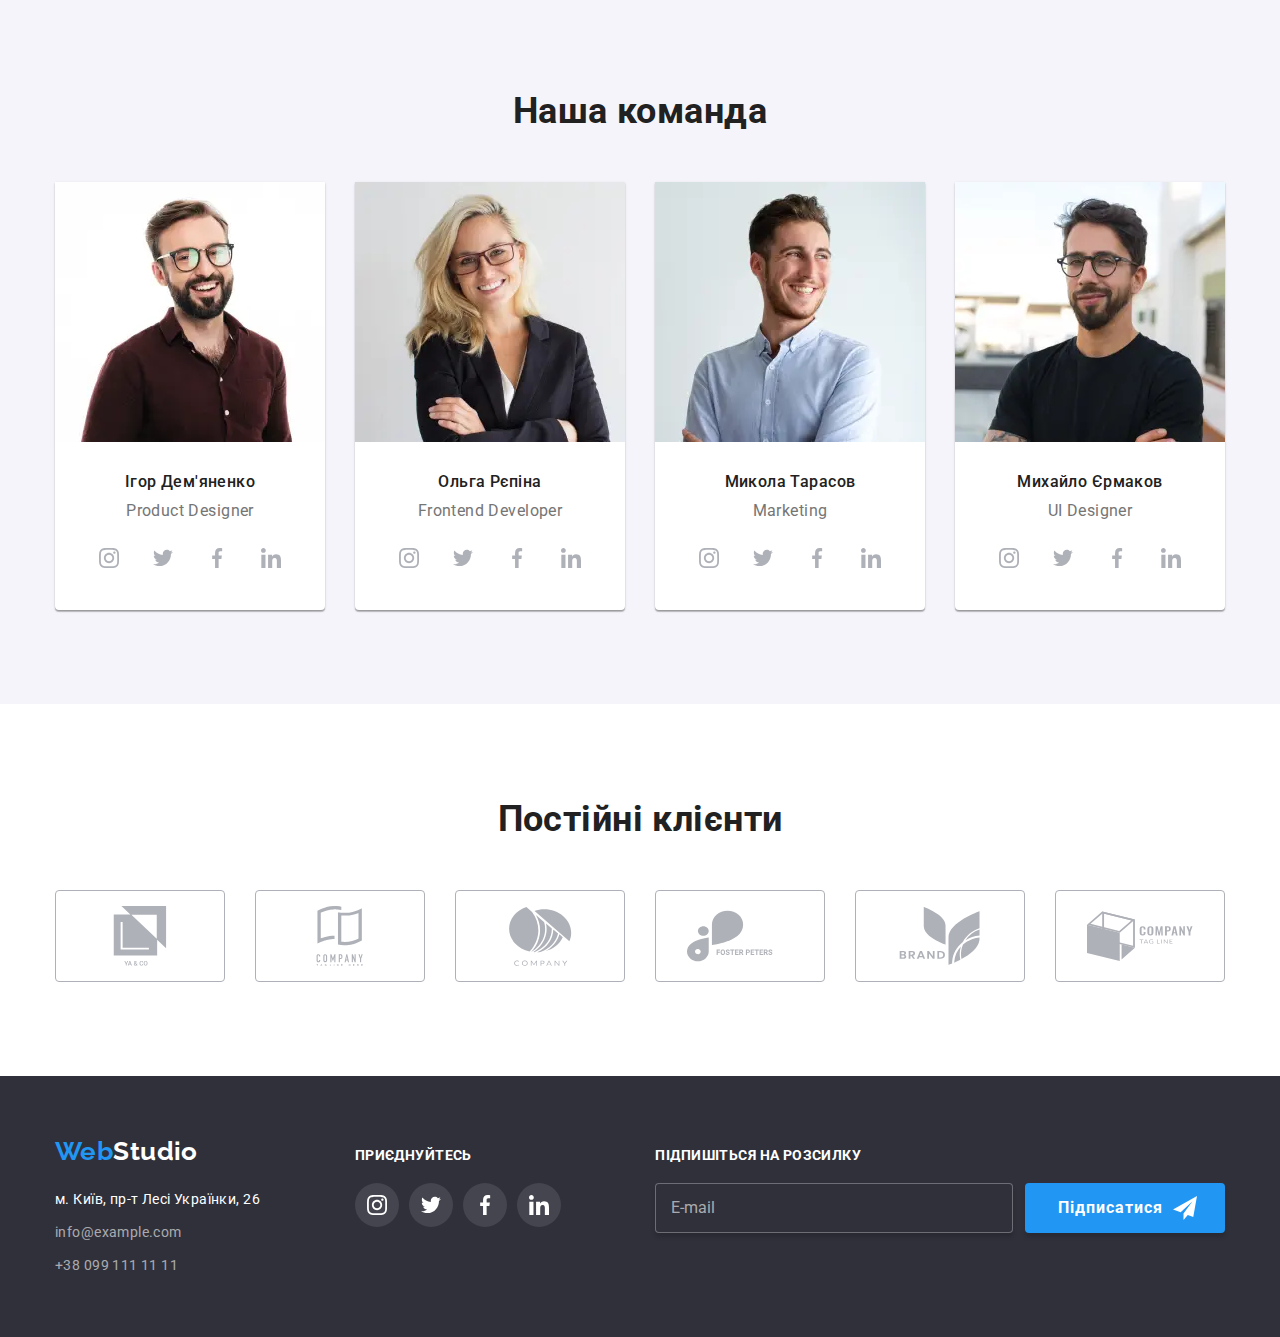
==== commit 305337f8: "ended homework eight" ====
--- a/index.html
+++ b/index.html
@@ -44,7 +44,8 @@
                         +38 096 111 11 11</a>
                 </li>
             </ul>
-            <button type="button" class="page-header__btn js-open-menu" aria-expanded="false" aria-controls="mobile-menu">
+            <button type="button" class="page-header__btn js-open-menu" aria-expanded="false"
+                aria-controls="mobile-menu">
                 <svg class="page-header__icon-burger" lang="en" aria-label="menu button">
                     <use href="./images/sprite.svg#icon-burger"></use>
                 </svg>
@@ -89,7 +90,7 @@
 
     <main>
         <section class="hero">
-            <div class="hero__container container">
+            <div class="container">
                 <h1 class="hero__slogan">Ефективні рішення для вашого бізнесу</h1>
                 <button type="button" class="hero__btn button" data-modal-open>Замовити послугу</button>
             </div>
--- a/css/main.min.css
+++ b/css/main.min.css
@@ -1 +1 @@
-:root{--primary-font-text: "Roboto", sans-serif;--logo-font-text: "Raleway", sans-serif;--accent-color: #2196f3;--accent-second-color: #000000;--headers-and-names-color: #212121;--border-and-form-icon-color: #212121;--text-color: #757575;--bg-footer-color: #2f303a;--primary-page-color: #ffffff;--secondary-page-color: #f5f4fa;--accent-active-color: #188ce8;--line-shadow-color: #ececec;--translucent-page-color: #ffffff99;--project-border-color: #eeeeee;--bg-hero-color: #c4c4c4;--icon-fill: #afb1b8;--transition-time-end-timing: 250ms cubic-bezier(0.4, 0, 0.2, 1)}.visually-hidden{position:absolute;white-space:nowrap;width:1px;height:1px;overflow:hidden;border:0;padding:0;clip:rect(0 0 0 0);clip-path:inset(50%);margin:-1px}body{font-family:var(--primary-font-text);font-size:14px;letter-spacing:.03em;background-color:var(--primary-page-color);color:var(--text-color)}h1,h2,h3,h4,p{margin:0}ul,ol{margin:0;padding-left:0}img{display:block;max-width:100%;height:auto}button{display:block;margin:0 auto;cursor:pointer;border:none;border-radius:4px}.list{list-style:none}.link{text-decoration:none}.container{padding-right:15px;padding-left:15px}@media screen and (min-width: 480px){.container{max-width:480px;margin:0 auto}}@media screen and (min-width: 768px){.container{max-width:738px}}@media screen and (min-width: 1200px){.container{max-width:1200px}}.section{padding-top:60px;padding-bottom:60px}@media screen and (min-width: 1200px){.section{padding-top:94px;padding-bottom:94px}}.page-header__menu{display:none}.page-header__contact{display:none}@media screen and (max-width: 767px){.page-header__container{display:flex;align-items:center;justify-content:space-between}.page-header{padding-top:10px;padding-bottom:9px;border-bottom:1px solid var(--line-shadow-color)}.page-header__btn{background-color:rgba(0,0,0,0);line-height:0;border:0;padding:0;margin:0}.page-header__icon-burger{width:40px;height:40px}}@media screen and (min-width: 768px){.page-header__btn{display:none}.mobile-menu{display:none}.page-header__menu{display:block}.page-header__container{display:flex;align-items:center;justify-content:space-between}.page-header__contact{display:flex;flex-direction:column;row-gap:10px}.page-header__item_width-email{width:138px}.page-header__item_width-tell{width:123px}.page-header__contacts-link{display:flex;justify-content:space-between;align-items:center;font-weight:500;font-size:12px;line-height:1.1666666667;letter-spacing:.02em;color:var(--text-color);fill:currentColor;transition:color var(--transition-time-end-timing)}.page-header__contacts-link:hover,.page-header__contacts-link:focus{color:var(--accent-color)}}@media screen and (min-width: 1200px){.page-header__contact{display:flex;flex-direction:row;margin-left:auto;column-gap:30px}.page-header__item_width-email{width:161px}.page-header__item_width-tell{width:142px}.page-header__contacts-link{display:flex;justify-content:space-between;align-items:center;padding:32px 0;font-weight:500;font-size:14px;line-height:1.1428571429}}.logo{display:flex;font-family:var(--logo-font-text);font-weight:700;font-size:24px;line-height:1.1666666667;color:var(--accent-color)}@media screen and (min-width: 1200px){.page-header__logo{margin-right:93px}}.page-header__logo_black-text{color:var(--accent-second-color)}.page-footer__logo{margin-bottom:20px}.page-footer__logo_white-text{color:var(--primary-page-color)}.menu{display:flex;column-gap:50px}.menu__link{position:relative;display:block;padding-top:32px;padding-bottom:32px;font-weight:500;font-size:14px;line-height:1.1428571429;letter-spacing:.02em;color:var(--headers-and-names-color);transition:color var(--transition-time-end-timing)}.menu__link:hover,.menu__link:focus{color:var(--accent-color)}.menu__link::before{content:"";position:absolute;left:0;bottom:-1px;width:100%;height:4px;border-radius:2px;transform:scaleX(0);transition:background-color var(--transition-time-end-timing),transform var(--transition-time-end-timing)}.menu__link:hover::before,.menu__link:focus::before{background-color:var(--accent-color);transform:scaleX(1)}@media screen and (max-width: 767px){.mobile-menu{position:fixed;top:0;left:0;z-index:777;width:100%;height:100%;visibility:hidden;opacity:0;pointer-events:none;transition:visibility var(--transition-time-end-timing)}.mobile-menu.is-open{visibility:visible;opacity:1;pointer-events:auto;overflow-y:scroll;background-color:var(--primary-page-color);box-shadow:0px 4px 8px rgba(0,0,0,.04),0px 2px 4px rgba(0,0,0,.08),0px 1px 3px rgba(0,0,0,.16)}.mobile-menu__container{position:relative;padding-top:48px;padding-bottom:48px;padding-left:40px}.mobile-menu__btn{position:absolute;top:10px;right:15px;width:40px;height:40px;background-color:rgba(0,0,0,0);border:0;line-height:0;padding:0;margin:0;color:var(--border-and-form-icon-color)}.mobile-menu__icon-close{width:30px;height:30px;transition:fill var(--transition-time-end-timing)}.mobile-menu__btn:hover .mobile-menu__icon-close,.mobile-menu__btn:focus .mobile-menu__icon-close{fill:var(--accent-color)}.mobile-menu-nav{margin-bottom:306px}.mobile-menu-nav__container{display:flex;flex-direction:column;row-gap:32px}.mobile-menu-nav__link{font-weight:500;font-size:40px;line-height:1.175;letter-spacing:.02em;color:var(--headers-and-names-color)}.mobile-menu-nav__link_current{color:var(--accent-color)}.mobile-menu-contacts{display:flex;flex-direction:column;row-gap:32px;margin-bottom:64px}.mobile-menu-contacts__tell{font-weight:500;font-size:34px;line-height:1.1764705882;letter-spacing:.02em;color:var(--accent-color)}.mobile-menu-contacts__email{font-weight:500;font-size:24px;line-height:1.1666666667;letter-spacing:.02em;color:inherit}.mobile-menu-social{display:flex;flex-wrap:wrap}.mobile-menu-social__item{padding-left:10px}.mobile-menu-social__item:not(:last-child){padding-right:10px;border-right:1px solid rgba(33,33,33,.2)}.mobile-menu-social__link{font-weight:500;font-size:18px;line-height:1.2222222222;letter-spacing:.02em;color:var(--accent-color)}}.menu__link_current{color:var(--accent-color)}.menu__link_current::after{content:"";position:absolute;left:0;bottom:-1px;width:100%;height:4px;border-radius:2px;background-color:var(--accent-color)}.button{font-family:inherit;font-weight:700;font-size:16px;line-height:1.875;letter-spacing:.06em;color:var(--primary-page-color);background-color:var(--accent-color);box-shadow:0px 4px 4px rgba(0,0,0,.15);transition:background-color var(--transition-time-end-timing),box-shadow var(--transition-time-end-timing)}.button:active,.button:hover,.button:focus{background-color:var(--accent-active-color);box-shadow:0px 4px 4px rgba(0,0,0,.15)}.subscription-form__label{display:block;margin-bottom:20px;font-weight:700;font-size:14px;line-height:1.1428571429;text-transform:uppercase;text-align:center;color:var(--primary-page-color)}.subscription-form__field{width:450px;height:50px;margin-bottom:20px;padding-left:15px;color:var(--primary-page-color);background-color:var(--bg-footer-color);border:1px solid rgba(255,255,255,.3);border-radius:4px;box-shadow:0px 4px 4px rgba(0,0,0,.15)}.subscription-form__field::placeholder{font-weight:400;font-size:16px;line-height:1.25;color:rgba(255,255,255,.6)}.subscription-form__btn{display:flex;align-items:center;column-gap:10px;padding:10px 28px;fill:var(--primary-page-color)}@media screen and (min-width: 1200px){.subscription-form__container{display:flex}.subscription-form__label{text-align:start}.subscription-form__field{width:358px;margin-bottom:0;margin-right:12px}}.backdrop{position:fixed;left:0;top:0;width:100%;height:100%;z-index:777;padding:94px 15px;padding-top:93px;background-color:rgba(0,0,0,.2);transition:opacity var(--transition-time-end-timing);overflow-y:scroll}.is-hidden{visibility:hidden;opacity:0;pointer-events:none}.modal{position:relative;padding:40px;background-color:var(--primary-page-color);box-shadow:0px 1px 3px rgba(0,0,0,.12),0px 1px 1px rgba(0,0,0,.14),0px 2px 1px rgba(0,0,0,.2);border-radius:4px}.modal__btn-close{position:absolute;top:8px;right:8px;display:flex;justify-content:center;align-items:center;width:30px;height:30px;padding:0;fill:var(--accent-second-color);background-color:var(--primary-page-color);border:1px solid rgba(0,0,0,.1);border-radius:50%;transition:fill var(--transition-time-end-timing)}.modal__btn-close:hover,.modal__btn-close:focus{fill:var(--accent-color)}@media screen and (max-width: 767px){.modal{max-width:450px;margin:0 auto}}@media screen and (min-width: 768px){.modal{position:absolute;left:50%;top:50%;padding:40px;width:528px;height:581px;background-color:var(--primary-page-color);transform:translate(-50%, -50%) translateY(0);transition:transform var(--transition-time-end-timing),visibility var(--transition-time-end-timing)}.backdrop.is-hidden .modal{transform:translate(-50%, -50%) translateY(100%)}}.form__title{margin-bottom:12px;font-weight:700;font-size:20px;line-height:1.15;text-align:center;color:var(--headers-and-names-color)}.form__field{display:block;margin-bottom:10px}.form__label{display:block;margin-bottom:4px;font-weight:400;font-size:12px;line-height:1.1666666667;letter-spacing:.01em}.form__input{display:block;width:100%;height:40px;padding-left:42px;border:1px solid rgba(33,33,33,.2);border-radius:4px;outline:none;transition:border var(--transition-time-end-timing)}.form__input:focus,.form__input:hover{border:1px solid var(--accent-color)}.form__icon-thumb{position:relative;display:block}.form__icon{position:absolute;top:50%;left:12px;transform:translateY(-50%);fill:var(--border-and-form-icon-color);transition:fill var(--transition-time-end-timing)}.form__input:hover+.form__icon,.form__input:focus+.form__icon{fill:var(--accent-color)}.form__comment{display:block;margin-bottom:20px}.form__comment-area{resize:none;display:block;width:100%;height:120px;padding:12px 16px;border:1px solid rgba(33,33,33,.2);border-radius:4px;outline:none;transition:border var(--transition-time-end-timing)}.form__comment-area:focus,.form__comment-area:hover{border:1px solid var(--accent-color)}.form__comment-area::placeholder{font-weight:400;font-size:12px;line-height:1.1666666667;letter-spacing:.01em;color:rgba(117,117,117,.5)}.form__check-field{display:flex;justify-content:center;align-items:center;margin-bottom:30px;font-weight:400;font-size:12px;line-height:1.1666666667;color:var(--text-color)}.form__own-checkbox{width:16px;height:15px;margin-right:8px;border:2px solid var(--border-and-form-icon-color);border-radius:2px;transition:background-color var(--transition-time-end-timing),border-color var(--transition-time-end-timing),box-shadow var(--transition-time-end-timing)}.form__checkbox:checked+.form__own-checkbox{background-color:var(--accent-color);border-color:var(--accent-color)}.form__checkbox:not(:checked):focus+.form__own-checkbox{box-shadow:0 0 1px 2px var(--accent-color);border-color:var(--accent-color)}.form__checkbox:checked:focus+.form__own-checkbox{box-shadow:0 0 1px 2px var(--accent-color);border-color:var(--accent-color)}.form__checkbox-icon{display:none;fill:var(--primary-page-color)}.form__checkbox:checked+.form__own-checkbox .form__checkbox-icon{display:block}.form__policy-link{color:var(--accent-color);transition:text-shadow var(--transition-time-end-timing),color var(--transition-time-end-timing)}.form__policy-link:hover,.form__policy-link:focus{color:var(--accent-active-color);text-shadow:0px 3px 3px rgba(0,0,0,.15)}.form__btn{padding:10px 52px}@media screen and (min-width: 1200px){.form__check-field{font-weight:400;font-size:14px;line-height:1.7142857143}}.page-footer{padding-top:60px;padding-bottom:60px;background-color:var(--bg-footer-color)}.page-footer__container{display:flex;flex-direction:column;align-items:center}.page-footer__address_container{display:flex;flex-direction:column;align-items:center;width:232px;margin-bottom:60px}.page-footer__address{display:flex;flex-direction:column;align-items:center;row-gap:8px}.page-footer__address-link{font-style:normal;font-weight:400;font-size:14px;line-height:1.7142857143;color:var(--primary-page-color);transition:color var(--transition-time-end-timing)}.page-footer__address-link:hover,.page-footer__address-link:focus{color:var(--accent-color)}.page-footer__contacts{font-style:normal;font-weight:400;font-size:14px;line-height:1.7142857143;text-align:center;color:var(--translucent-page-color);transition:color var(--transition-time-end-timing)}.page-footer__contacts:hover,.page-footer__contacts:focus{color:var(--accent-color)}.page-footer__label{margin-bottom:20px;font-weight:700;font-size:14px;line-height:1.1428571429;text-transform:uppercase;text-align:center;color:var(--primary-page-color)}.page-footer__social-list{display:flex;column-gap:10px;margin-bottom:60px}.page-footer__social-list-item{width:44px;height:44px}.page-footer__social-links{display:flex;justify-content:center;align-items:center;width:100%;height:100%;color:var(--primary-page-color);fill:currentColor;background-color:rgba(255,255,255,.1);border-radius:50%;transition:background-color var(--transition-time-end-timing)}.page-footer__social-links:hover,.page-footer__social-links:focus{background-color:var(--accent-color)}@media screen and (min-width: 768px){.page-footer__container{flex-direction:row;flex-wrap:wrap;align-items:flex-start;justify-content:space-around}}@media screen and (min-width: 1200px){.page-footer__container{display:flex;justify-content:space-between;align-items:baseline}.page-footer__address_container{margin-bottom:0;align-items:flex-start}.page-footer__address{align-items:flex-start;row-gap:9px}.page-footer__label{text-align:start}.page-footer__social-list{margin-bottom:0}}.hero{padding:118px 0;background-size:cover;background-repeat:no-repeat;background-color:var(--bg-hero-color);background-image:linear-gradient(to right, rgba(47, 48, 58, 0.4), rgba(47, 48, 58, 0.4)),url(/images/hero-images/mobile-hero.jpg)}@media screen and (min-device-pixel-ratio: 2)and (max-width: 767px),screen and (min-resolution: 192dpi)and (max-width: 767px),screen and (min-resolution: 2dppx)and (max-width: 767px){.hero{background-image:linear-gradient(to right, rgba(47, 48, 58, 0.4), rgba(47, 48, 58, 0.4)),url(/images/hero-images/mobile-hero@2x.jpg)}}.hero__slogan{margin-bottom:30px;font-weight:900;font-size:26px;line-height:1.6153846154;text-align:center;letter-spacing:.06em;text-transform:uppercase;color:var(--primary-page-color)}.hero__btn{padding:10px 24px}@media screen and (min-width: 768px){.hero{background-image:linear-gradient(to right, rgba(47, 48, 58, 0.4), rgba(47, 48, 58, 0.4)),url(/images/hero-images/tablet-hero.jpg)}}@media screen and (min-width: 768px)and (min-device-pixel-ratio: 2)and (min-width: 768px),screen and (min-width: 768px)and (min-resolution: 192dpi)and (min-width: 768px),screen and (min-width: 768px)and (min-resolution: 2dppx)and (min-width: 768px){.hero{background-image:linear-gradient(to right, rgba(47, 48, 58, 0.4), rgba(47, 48, 58, 0.4)),url(/images/hero-images/tablet-hero@2x.jpg)}}@media screen and (min-width: 768px){.hero__container{max-width:390px}}@media screen and (min-width: 1200px){.hero{padding:200px 0;max-width:1600px;background-image:linear-gradient(to right, rgba(47, 48, 58, 0.4), rgba(47, 48, 58, 0.4)),url(/images/hero-images/desktop-hero.jpg)}}@media screen and (min-width: 1200px)and (min-device-pixel-ratio: 2)and (min-width: 768px),screen and (min-width: 1200px)and (min-resolution: 192dpi)and (min-width: 768px),screen and (min-width: 1200px)and (min-resolution: 2dppx)and (min-width: 768px){.hero{background-image:linear-gradient(to right, rgba(47, 48, 58, 0.4), rgba(47, 48, 58, 0.4)),url(/images/hero-images/desktop-hero@2x.jpg)}}@media screen and (min-width: 1200px){.hero__slogan{font-weight:900;font-size:44px;line-height:1.3636363636}}@media screen and (min-width: 1200px){.hero__container{max-width:696px}}.features__thumb{display:flex;justify-content:center;align-items:center;width:100%;height:120px;margin-bottom:30px;background-color:var(--secondary-page-color);border-radius:4px}.features__list{display:flex;flex-direction:column;row-gap:30px}.features__item{width:100%}.features__label{margin-bottom:10px;font-weight:700;font-size:14px;line-height:1.1428571429;text-transform:uppercase;text-align:center;color:var(--headers-and-names-color)}.features__description{font-weight:400;font-size:14px;line-height:1.7142857143;color:var(--text-color)}@media screen and (min-width: 768px){.features__comtainer{padding:0}.features__list{display:flex;flex-direction:row;flex-wrap:wrap;gap:30px}.features__item{width:354px}.features__label{text-align:start}}@media screen and (min-width: 1200px){.features__comtainer{padding:0 15px}.features__list{column-gap:30px}.features__item{width:270px}}@media screen and (max-width: 1199px){.directions{display:none}}.directions{padding-top:0}.directions__header{font-weight:700;font-size:36px;line-height:1.1666666667;text-align:center;color:var(--headers-and-names-color);margin-bottom:50px}.directions__list{display:flex;column-gap:30px}.directions__item{position:relative}.directions__label{position:absolute;bottom:0;display:flex;justify-content:center;align-items:center;width:100%;height:70px;font-weight:700;font-size:14px;line-height:1.1428571429;text-transform:uppercase;color:var(--primary-page-color);background-color:rgba(47,48,58,.8)}.team{background-color:var(--secondary-page-color)}.team__header{font-weight:700;font-size:28px;line-height:1.1785714286;text-align:center;color:var(--headers-and-names-color);margin-bottom:30px}.team__list{display:flex;flex-direction:column;row-gap:30px}.team__list-item{background-color:var(--primary-page-color);box-shadow:0px 1px 3px rgba(0,0,0,.12),0px 1px 1px rgba(0,0,0,.14),0px 2px 1px rgba(0,0,0,.2);border-radius:0px 0px 4px 4px}.team__card{padding-top:30px;padding-bottom:24px}.team__names{margin-bottom:10px;font-weight:500;font-size:16px;line-height:1.1875;text-align:center;color:var(--headers-and-names-color)}.team__profession{margin-bottom:16px;font-weight:400;font-size:16px;line-height:1.1875;text-align:center;color:var(--text-color)}.team__social-list{display:flex;justify-content:center;column-gap:10px}.team__social-list-item{width:44px;height:44px}.team__social-links{display:flex;justify-content:center;align-items:center;width:100%;height:100%;border-radius:50%;color:var(--icon-fill);fill:currentColor;transition:color var(--transition-time-end-timing),background-color var(--transition-time-end-timing)}.team__social-links:hover,.team__social-links:focus{color:var(--primary-page-color);background-color:var(--accent-color)}@media screen and (min-width: 768px){.team__list{flex-direction:row;flex-wrap:wrap;gap:30px}.team__container{padding:0}}@media screen and (min-width: 1200px){.team__header{font-weight:700;font-size:36px;line-height:1.1666666667;margin-bottom:50px}.team__list{column-gap:30px}.team__card{padding-bottom:30px}.team__container{padding:0 15px}}.customers__header{font-weight:700;font-size:28px;line-height:1.1785714286;text-align:center;color:var(--headers-and-names-color);margin-bottom:30px}.customers__list{display:flex;flex-wrap:wrap;gap:30px}.customers__list-item{width:210px;height:92px}.customers__link{display:flex;justify-content:center;align-items:center;width:100%;height:100%;color:var(--icon-fill);border:1px solid var(--icon-fill);border-radius:4px;fill:currentColor;transition:color var(--transition-time-end-timing),border-color var(--transition-time-end-timing)}.customers__link:hover,.customers__link:focus{color:var(--accent-color);border-color:var(--accent-color)}@media screen and (min-width: 768px){.customers__container{padding:0}.customers__list-item{width:226px}}@media screen and (min-width: 1200px){.customers__container{padding:0 15px}.customers__header{font-weight:700;font-size:36px;line-height:1.1666666667;margin-bottom:50px}.customers__list-item{width:170px}}/*# sourceMappingURL=main.min.css.map */+:root{--primary-font-text: "Roboto", sans-serif;--logo-font-text: "Raleway", sans-serif;--accent-color: #2196f3;--accent-second-color: #000000;--headers-and-names-color: #212121;--border-and-form-icon-color: #212121;--text-color: #757575;--bg-footer-color: #2f303a;--primary-page-color: #ffffff;--secondary-page-color: #f5f4fa;--accent-active-color: #188ce8;--line-shadow-color: #ececec;--translucent-page-color: #ffffff99;--project-border-color: #eeeeee;--bg-hero-color: #c4c4c4;--icon-fill: #afb1b8;--transition-time-end-timing: 250ms cubic-bezier(0.4, 0, 0.2, 1)}.visually-hidden{position:absolute;white-space:nowrap;width:1px;height:1px;overflow:hidden;border:0;padding:0;clip:rect(0 0 0 0);clip-path:inset(50%);margin:-1px}body{font-family:var(--primary-font-text);font-size:14px;letter-spacing:.03em;background-color:var(--primary-page-color);color:var(--text-color)}h1,h2,h3,h4,p{margin:0}ul,ol{margin:0;padding-left:0}img{display:block;max-width:100%;height:auto}button{display:block;margin:0 auto;cursor:pointer;border:none;border-radius:4px}.list{list-style:none}.link{text-decoration:none}.container{padding-right:15px;padding-left:15px}@media screen and (min-width: 480px){.container{max-width:480px;margin:0 auto}}@media screen and (min-width: 768px){.container{max-width:738px}}@media screen and (min-width: 1200px){.container{max-width:1200px}}.section{padding-top:60px;padding-bottom:60px}@media screen and (min-width: 1200px){.section{padding-top:94px;padding-bottom:94px}}.page-header__menu{display:none}.page-header__contact{display:none}@media screen and (max-width: 767px){.page-header__container{display:flex;justify-content:space-between;align-items:center}.page-header{padding-top:10px;padding-bottom:9px;border-bottom:1px solid var(--line-shadow-color)}.page-header__btn{background-color:rgba(0,0,0,0);line-height:0;border:0;padding:0;margin:0}.page-header__icon-burger{width:40px;height:40px}}@media screen and (min-width: 768px){.page-header__btn{display:none}.mobile-menu{display:none}.page-header__menu{display:block}.page-header__container{display:flex;align-items:center}.page-header__contact{display:flex;flex-direction:column;row-gap:10px;margin-left:auto}.page-header__item_width-email{width:138px}.page-header__item_width-tell{width:123px}.page-header__contacts-link{display:flex;justify-content:space-between;align-items:center;font-weight:500;font-size:12px;line-height:1.1666666667;letter-spacing:.02em;color:var(--text-color);fill:currentColor;transition:color var(--transition-time-end-timing)}.page-header__contacts-link:hover,.page-header__contacts-link:focus{color:var(--accent-color)}}@media screen and (min-width: 1200px){.page-header__contact{display:flex;flex-direction:row;column-gap:30px}.page-header__item_width-email{width:161px}.page-header__item_width-tell{width:142px}.page-header__contacts-link{display:flex;justify-content:space-between;align-items:center;font-weight:500;font-size:14px;line-height:1.1428571429;padding:32px 0}}.logo{display:flex;font-family:var(--logo-font-text);font-weight:700;font-size:24px;line-height:1.1666666667;color:var(--accent-color)}@media screen and (min-width: 768px){.page-header__logo{margin-right:87px}}@media screen and (min-width: 1200px){.logo{font-weight:700;font-size:26px;line-height:1.1923076923}.page-header__logo{margin-right:93px}}.page-header__logo_black-text{color:var(--accent-second-color)}.page-footer__logo{margin-bottom:20px}.page-footer__logo_white-text{color:var(--primary-page-color)}.menu{display:flex;column-gap:50px}.menu__link{position:relative;display:block;padding-top:32px;padding-bottom:32px;font-weight:500;font-size:14px;line-height:1.1428571429;letter-spacing:.02em;color:var(--headers-and-names-color);transition:color var(--transition-time-end-timing)}.menu__link:hover,.menu__link:focus{color:var(--accent-color)}.menu__link::before{content:"";position:absolute;left:0;bottom:-1px;width:100%;height:4px;border-radius:2px;transform:scaleX(0);transition:background-color var(--transition-time-end-timing),transform var(--transition-time-end-timing)}.menu__link:hover::before,.menu__link:focus::before{background-color:var(--accent-color);transform:scaleX(1)}@media screen and (max-width: 768px){.mobile-menu{position:fixed;top:0;left:0;z-index:777;width:100%;height:100%;visibility:hidden;opacity:0;pointer-events:none;transition:visibility var(--transition-time-end-timing)}.mobile-menu.is-open{visibility:visible;opacity:1;pointer-events:auto;overflow-y:scroll;background-color:var(--primary-page-color);box-shadow:0px 4px 8px rgba(0,0,0,.04),0px 2px 4px rgba(0,0,0,.08),0px 1px 3px rgba(0,0,0,.16)}.mobile-menu__container{position:relative;padding:48px 40px}.mobile-menu__btn{position:absolute;top:10px;right:15px;width:40px;height:40px;background-color:rgba(0,0,0,0);border:0;line-height:0;padding:0;margin:0;color:var(--border-and-form-icon-color)}.mobile-menu__icon-close{width:30px;height:30px;transition:fill var(--transition-time-end-timing)}.mobile-menu__btn:hover .mobile-menu__icon-close,.mobile-menu__btn:focus .mobile-menu__icon-close{fill:var(--accent-color)}.mobile-menu-nav{margin-bottom:306px}.mobile-menu-nav__container{display:flex;flex-direction:column;row-gap:32px}.mobile-menu-nav__link{font-weight:500;font-size:40px;line-height:1.175;letter-spacing:.02em;color:var(--headers-and-names-color)}.mobile-menu-nav__link_current{color:var(--accent-color)}.mobile-menu-contacts{display:flex;flex-direction:column;row-gap:32px;margin-bottom:64px}.mobile-menu-contacts__tell{font-weight:500;font-size:34px;line-height:1.1764705882;letter-spacing:.02em;color:var(--accent-color)}.mobile-menu-contacts__email{font-weight:500;font-size:24px;line-height:1.1666666667;letter-spacing:.02em;color:inherit}.mobile-menu-social{display:flex;flex-wrap:wrap}.mobile-menu-social__item{padding-left:10px}.mobile-menu-social__item:not(:last-child){padding-right:10px;border-right:1px solid rgba(33,33,33,.2)}.mobile-menu-social__link{font-weight:500;font-size:18px;line-height:1.2222222222;letter-spacing:.02em;color:var(--accent-color)}}.menu__link_current{color:var(--accent-color)}.menu__link_current::after{content:"";position:absolute;left:0;bottom:-1px;width:100%;height:4px;border-radius:2px;background-color:var(--accent-color)}.button{font-family:inherit;font-weight:700;font-size:16px;line-height:1.875;letter-spacing:.06em;color:var(--primary-page-color);background-color:var(--accent-color);box-shadow:0px 4px 4px rgba(0,0,0,.15);transition:background-color var(--transition-time-end-timing),box-shadow var(--transition-time-end-timing)}.button:active,.button:hover,.button:focus{background-color:var(--accent-active-color);box-shadow:0px 4px 4px rgba(0,0,0,.15)}@media screen and (max-width: 767px){.subscription-form{width:100%}}.subscription-form__label{display:block;font-weight:700;font-size:14px;line-height:1.1428571429;text-transform:uppercase;text-align:center;color:var(--primary-page-color);margin-bottom:20px}.subscription-form__field{width:100%;height:50px;padding-left:15px;margin-bottom:20px;color:var(--primary-page-color);background-color:var(--bg-footer-color);border:1px solid rgba(255,255,255,.3);border-radius:4px;box-shadow:0px 4px 4px rgba(0,0,0,.15)}.subscription-form__field::placeholder{font-weight:400;font-size:16px;line-height:1.25;color:rgba(255,255,255,.6)}.subscription-form__btn{display:flex;align-items:center;column-gap:10px;padding:10px 28px;fill:var(--primary-page-color)}@media screen and (min-width: 768px){.subscription-form__field{width:450px}}@media screen and (min-width: 1200px){.subscription-form__container{display:flex}.subscription-form__label{text-align:start}.subscription-form__field{width:358px;margin-bottom:0;margin-right:12px}}.backdrop{position:fixed;left:0;top:0;width:100%;height:100%;z-index:777;padding:94px 15px;padding-top:93px;background-color:rgba(0,0,0,.2);transition:opacity var(--transition-time-end-timing);overflow-y:scroll}.is-hidden{visibility:hidden;opacity:0;pointer-events:none}.modal{position:relative;width:450px;height:609px;padding:40px;background-color:var(--primary-page-color);box-shadow:0px 1px 3px rgba(0,0,0,.12),0px 1px 1px rgba(0,0,0,.14),0px 2px 1px rgba(0,0,0,.2);border-radius:4px}.modal__btn-close{position:absolute;top:8px;right:8px;display:flex;justify-content:center;align-items:center;width:30px;height:30px;padding:0;fill:var(--accent-second-color);background-color:var(--primary-page-color);border:1px solid rgba(0,0,0,.1);border-radius:50%;transition:fill var(--transition-time-end-timing)}.modal__btn-close:hover,.modal__btn-close:focus{fill:var(--accent-color)}@media screen and (min-width: 768px){.modal{position:absolute;left:50%;top:50%;padding:40px;background-color:var(--primary-page-color);transform:translate(-50%, -50%) translateY(0);transition:transform var(--transition-time-end-timing),visibility var(--transition-time-end-timing)}.backdrop.is-hidden .modal{transform:translate(-50%, -50%) translateY(100%)}}@media screen and (min-width: 1200px){.modal{width:528px;height:581px}}@media screen and (min-width: 480px){.form__btn{padding:10px 52px}}.form__title{font-weight:700;font-size:20px;line-height:1.15;text-align:center;color:var(--headers-and-names-color);margin-bottom:12px}.form__field{display:block;margin-bottom:10px}.form__label{display:block;font-weight:400;font-size:12px;line-height:1.1666666667;letter-spacing:.01em;margin-bottom:4px}.form__input{display:block;width:100%;height:40px;padding-left:42px;border:1px solid rgba(33,33,33,.2);border-radius:4px;outline:none;transition:border var(--transition-time-end-timing)}.form__input:focus,.form__input:hover{border:1px solid var(--accent-color)}.form__icon-thumb{position:relative;display:block}.form__icon{position:absolute;top:50%;left:12px;transform:translateY(-50%);fill:var(--border-and-form-icon-color);transition:fill var(--transition-time-end-timing)}.form__input:hover+.form__icon,.form__input:focus+.form__icon{fill:var(--accent-color)}.form__comment{display:block;margin-bottom:20px}.form__comment-area{resize:none;display:block;width:100%;height:120px;padding:12px 16px;border:1px solid rgba(33,33,33,.2);border-radius:4px;outline:none;transition:border var(--transition-time-end-timing)}.form__comment-area:focus,.form__comment-area:hover{border:1px solid var(--accent-color)}.form__comment-area::placeholder{font-weight:400;font-size:12px;line-height:1.1666666667;letter-spacing:.01em;color:rgba(117,117,117,.5)}.form__check-field{display:flex;justify-content:center;align-items:center;font-weight:400;font-size:12px;line-height:1.1666666667;color:var(--text-color);margin-bottom:30px}.form__own-checkbox{width:16px;height:15px;margin-right:8px;border:2px solid var(--border-and-form-icon-color);border-radius:2px;transition:background-color var(--transition-time-end-timing),border-color var(--transition-time-end-timing),box-shadow var(--transition-time-end-timing)}.form__checkbox:checked+.form__own-checkbox{background-color:var(--accent-color);border-color:var(--accent-color)}.form__checkbox:not(:checked):focus+.form__own-checkbox{box-shadow:0 0 1px 2px var(--accent-color);border-color:var(--accent-color)}.form__checkbox:checked:focus+.form__own-checkbox{box-shadow:0 0 1px 2px var(--accent-color);border-color:var(--accent-color)}.form__checkbox-icon{display:none;fill:var(--primary-page-color)}.form__checkbox:checked+.form__own-checkbox .form__checkbox-icon{display:block}.form__policy-link{color:var(--accent-color);transition:text-shadow var(--transition-time-end-timing),color var(--transition-time-end-timing)}.form__policy-link:hover,.form__policy-link:focus{color:var(--accent-active-color);text-shadow:0px 3px 3px rgba(0,0,0,.15)}@media screen and (max-width: 479px){.form__check-field{display:inline-block}.form__btn{padding:10px 26px}}@media screen and (min-width: 1200px){.form__check-field{font-weight:400;font-size:14px;line-height:1.7142857143}}.page-footer{padding-top:60px;padding-bottom:60px;background-color:var(--bg-footer-color)}.page-footer__container{display:flex;flex-direction:column;align-items:center;row-gap:60px}.page-footer__address_container{display:flex;flex-direction:column;align-items:center}.page-footer__address{display:flex;flex-direction:column;align-items:center;row-gap:8px}.page-footer__address-link{font-style:normal;font-weight:400;font-size:14px;line-height:1.7142857143;color:var(--primary-page-color);transition:color var(--transition-time-end-timing)}.page-footer__address-link:hover,.page-footer__address-link:focus{color:var(--accent-color)}.page-footer__contacts{font-style:normal;font-weight:400;font-size:14px;line-height:1.7142857143;text-align:center;color:var(--translucent-page-color);transition:color var(--transition-time-end-timing)}.page-footer__contacts:hover,.page-footer__contacts:focus{color:var(--accent-color)}.page-footer__label{font-weight:700;font-size:14px;line-height:1.1428571429;text-transform:uppercase;text-align:center;color:var(--primary-page-color);margin-bottom:20px}.page-footer__social-list{display:flex;column-gap:10px}.page-footer__social-list-item{width:44px;height:44px}.page-footer__social-links{display:flex;justify-content:center;align-items:center;width:100%;height:100%;color:var(--primary-page-color);fill:currentColor;background-color:rgba(255,255,255,.1);border-radius:50%;transition:background-color var(--transition-time-end-timing)}.page-footer__social-links:hover,.page-footer__social-links:focus{background-color:var(--accent-color)}@media screen and (min-width: 768px){.page-footer__container{flex-direction:row;flex-wrap:wrap;align-items:flex-start;justify-content:space-around}}@media screen and (min-width: 1200px){.page-footer__container{display:flex;justify-content:space-between;align-items:baseline;row-gap:unset}.page-footer__address_container{align-items:flex-start;margin-bottom:0}.page-footer__address{align-items:flex-start;row-gap:9px}.page-footer__label{text-align:start}}.hero{padding:118px 0;background-size:cover;background-repeat:no-repeat;background-color:var(--bg-hero-color);background-image:linear-gradient(to right, rgba(47, 48, 58, 0.4), rgba(47, 48, 58, 0.4)),url(../images/hero-images/mobile-hero.jpg)}.hero__slogan{font-weight:900;font-size:26px;line-height:1.6153846154;text-align:center;letter-spacing:.06em;text-transform:uppercase;color:var(--primary-page-color);margin-bottom:30px}@media screen and (min-device-pixel-ratio: 2)and (max-width: 767px),screen and (min-resolution: 192dpi)and (max-width: 767px),screen and (min-resolution: 2dppx)and (max-width: 767px){.hero{background-image:linear-gradient(to right, rgba(47, 48, 58, 0.4), rgba(47, 48, 58, 0.4)),url(../images/hero-images/mobile-hero@2x.jpg)}}.hero__btn{padding:10px 24px}@media screen and (min-width: 768px){.hero{background-image:linear-gradient(to right, rgba(47, 48, 58, 0.4), rgba(47, 48, 58, 0.4)),url(../images/hero-images/tablet-hero.jpg)}}@media screen and (min-width: 768px)and (min-device-pixel-ratio: 2)and (min-width: 768px),screen and (min-width: 768px)and (min-resolution: 192dpi)and (min-width: 768px),screen and (min-width: 768px)and (min-resolution: 2dppx)and (min-width: 768px){.hero{background-image:linear-gradient(to right, rgba(47, 48, 58, 0.4), rgba(47, 48, 58, 0.4)),url(../images/hero-images/tablet-hero@2x.jpg)}}@media screen and (min-width: 768px){.hero__slogan{max-width:360px;margin:0 auto;margin-bottom:30px}}@media screen and (min-width: 1200px){.hero{padding:200px 0;margin:0 auto;max-width:1600px;background-image:linear-gradient(to right, rgba(47, 48, 58, 0.4), rgba(47, 48, 58, 0.4)),url(../images/hero-images/desktop-hero.jpg)}}@media screen and (min-width: 1200px)and (min-device-pixel-ratio: 2)and (min-width: 768px),screen and (min-width: 1200px)and (min-resolution: 192dpi)and (min-width: 768px),screen and (min-width: 1200px)and (min-resolution: 2dppx)and (min-width: 768px){.hero{background-image:linear-gradient(to right, rgba(47, 48, 58, 0.4), rgba(47, 48, 58, 0.4)),url(../images/hero-images/desktop-hero@2x.jpg)}}@media screen and (min-width: 1200px){.hero__slogan{font-weight:900;font-size:44px;line-height:1.3636363636;max-width:696px}}@media screen and (min-width: 1200px){.hero__btn{padding:10px 32px}}.features__thumb{display:flex;justify-content:center;align-items:center;width:100%;height:120px;margin-bottom:30px;background-color:var(--secondary-page-color);border-radius:4px}.features__list{display:flex;flex-direction:column;row-gap:30px}.features__item{width:100%}.features__label{font-weight:700;font-size:14px;line-height:1.1428571429;text-transform:uppercase;text-align:center;color:var(--headers-and-names-color);margin-bottom:10px}.features__description{font-weight:400;font-size:14px;line-height:1.7142857143;color:var(--text-color)}@media screen and (min-width: 768px){.features__comtainer{padding:0}.features__list{display:flex;flex-direction:row;flex-wrap:wrap;gap:30px}.features__item{width:354px}.features__label{text-align:start}}@media screen and (min-width: 1200px){.features__comtainer{padding:0 15px}.features__list{column-gap:30px}.features__item{width:270px}}@media screen and (max-width: 1199px){.directions{display:none}}.directions{padding-top:0}.directions__header{font-weight:700;font-size:36px;line-height:1.1666666667;text-align:center;color:var(--headers-and-names-color);margin-bottom:50px}.directions__list{display:flex;column-gap:30px}.directions__item{position:relative}.directions__label{position:absolute;bottom:0;display:flex;justify-content:center;align-items:center;width:100%;height:70px;font-weight:700;font-size:14px;line-height:1.1428571429;text-transform:uppercase;color:var(--primary-page-color);background-color:rgba(47,48,58,.8)}.team{background-color:var(--secondary-page-color)}.team__header{font-weight:700;font-size:28px;line-height:1.1785714286;text-align:center;color:var(--headers-and-names-color);margin-bottom:30px}.team__list{display:flex;flex-direction:column;row-gap:30px}.team__list-item{background-color:var(--primary-page-color);box-shadow:0px 1px 3px rgba(0,0,0,.12),0px 1px 1px rgba(0,0,0,.14),0px 2px 1px rgba(0,0,0,.2);border-radius:0px 0px 4px 4px}.team__card{padding-top:30px;padding-bottom:24px}.team__names{font-weight:500;font-size:16px;line-height:1.1875;text-align:center;color:var(--headers-and-names-color);margin-bottom:10px}.team__profession{font-weight:400;font-size:16px;line-height:1.1875;text-align:center;color:var(--text-color);margin-bottom:16px}.team__social-list{display:flex;justify-content:center;column-gap:10px}.team__social-list-item{width:44px;height:44px}.team__social-links{display:flex;justify-content:center;align-items:center;width:100%;height:100%;border-radius:50%;color:var(--icon-fill);fill:currentColor;transition:color var(--transition-time-end-timing),background-color var(--transition-time-end-timing)}.team__social-links:hover,.team__social-links:focus{color:var(--primary-page-color);background-color:var(--accent-color)}@media screen and (min-width: 768px){.team__list{flex-direction:row;flex-wrap:wrap;gap:30px}.team__container{padding:0}}@media screen and (min-width: 1200px){.team__header{font-weight:700;font-size:36px;line-height:1.1666666667;margin-bottom:50px}.team__list{column-gap:30px}.team__card{padding-bottom:30px}.team__container{padding:0 15px}}@media screen and (max-width: 479px){.customers__list{display:flex;flex-direction:column;align-items:center}}.customers__header{font-weight:700;font-size:28px;line-height:1.1785714286;text-align:center;color:var(--headers-and-names-color);margin-bottom:30px}.customers__list{display:flex;flex-wrap:wrap;gap:30px}.customers__list-item{width:210px;height:92px}.customers__link{display:flex;justify-content:center;align-items:center;width:100%;height:100%;color:var(--icon-fill);border:1px solid var(--icon-fill);border-radius:4px;fill:currentColor;transition:color var(--transition-time-end-timing),border-color var(--transition-time-end-timing)}.customers__link:hover,.customers__link:focus{color:var(--accent-color);border-color:var(--accent-color)}@media screen and (min-width: 768px){.customers__container{padding:0}.customers__list-item{width:226px}}@media screen and (min-width: 1200px){.customers__container{padding:0 15px}.customers__header{font-weight:700;font-size:36px;line-height:1.1666666667;margin-bottom:50px}.customers__list-item{width:170px}}/*# sourceMappingURL=main.min.css.map */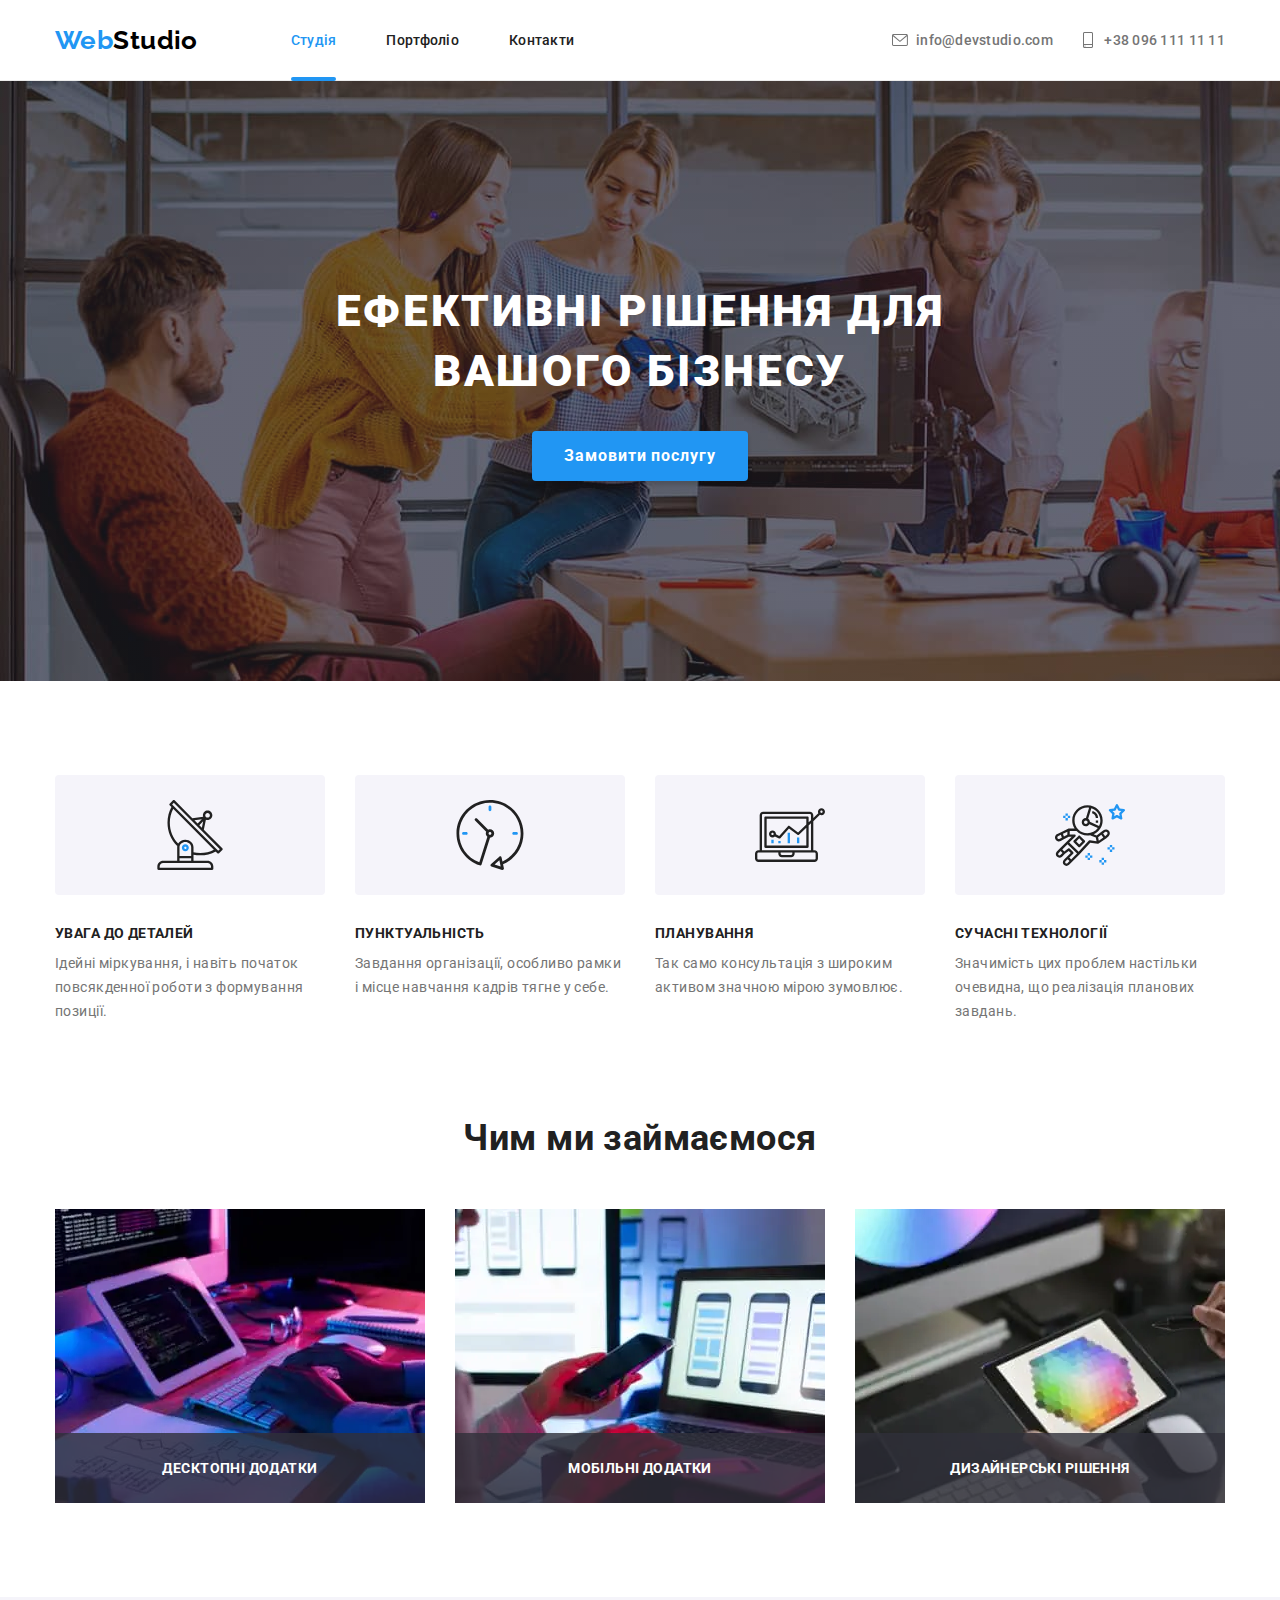
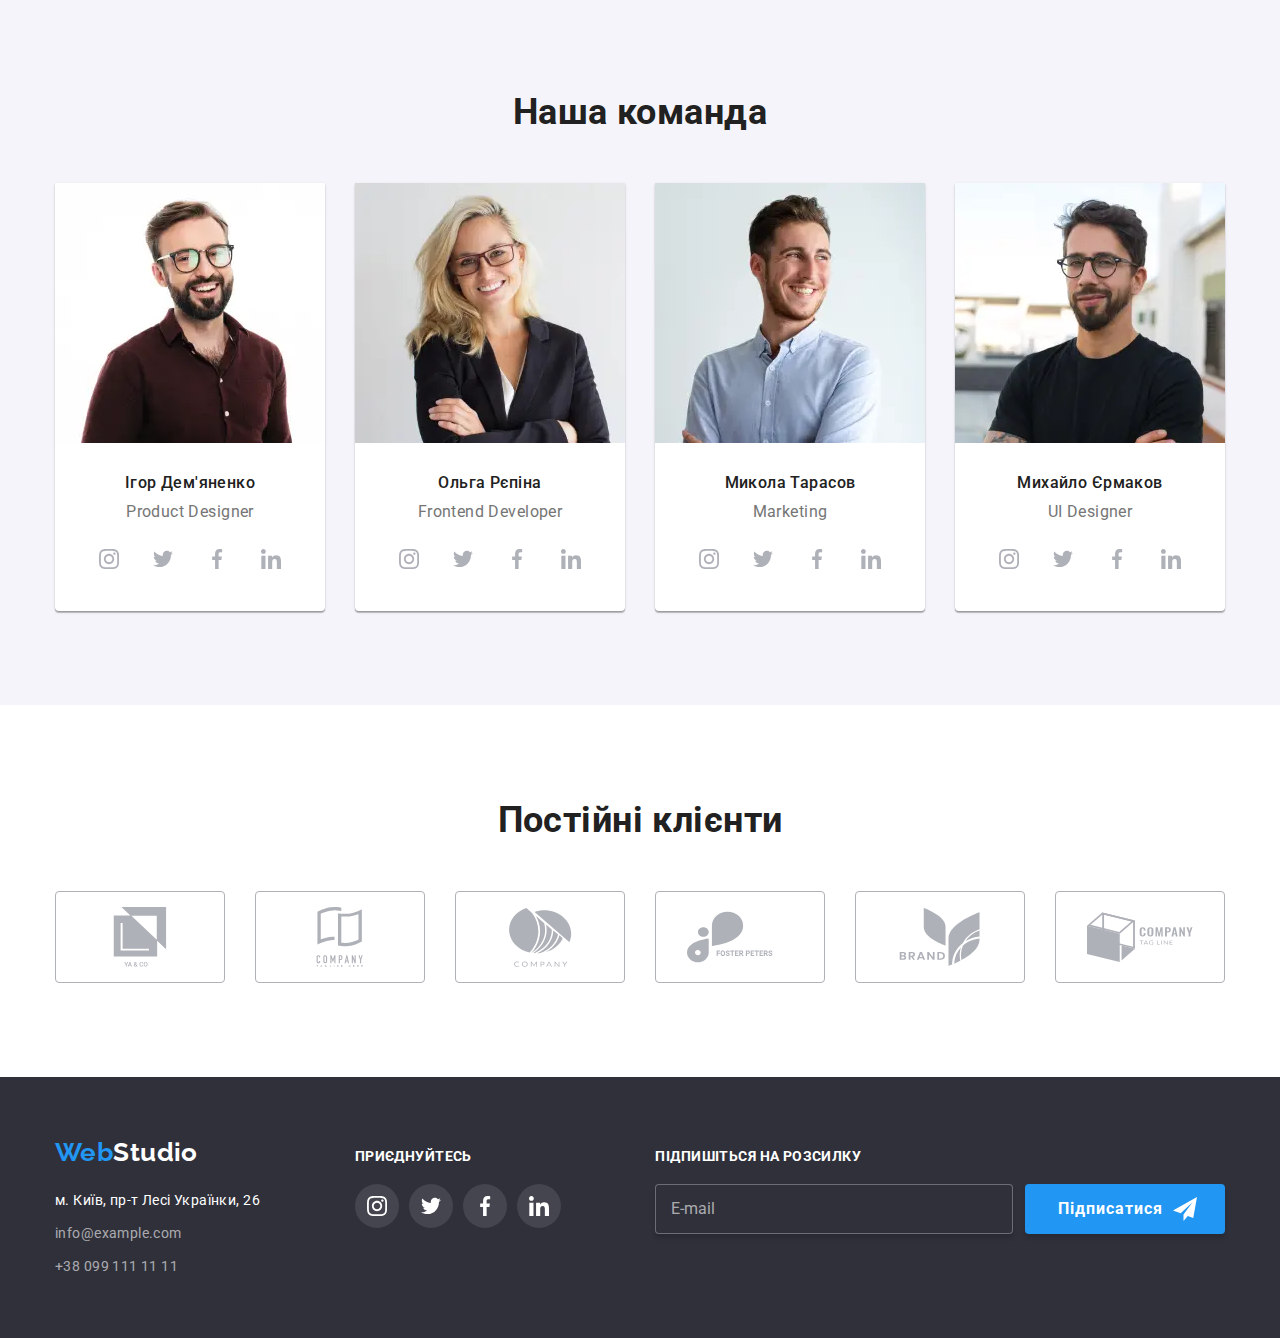
==== commit ae240799: "change mobile-menu__container margin" ====
--- a/index.html
+++ b/index.html
@@ -551,8 +551,7 @@
                 <label class="form__field">
                     <span class="form__label">Телефон</span>
                     <span class="form__icon-thumb">
-                        <input class="form__input" type="tel" name="user_tel"
-                            pattern="[0-9]{3}-[0-9]{3}-[0-9]{2}-[0-9]{2}" title="xxx-xxx-xx-xx" required>
+                        <input class="form__input" type="tel" name="user_tel" pattern="[0-9]{3}[0-9]{3}[0-9]{2}[0-9]{2}" title="xxx-xxx-xx-xx" required>
                         <svg class="form__icon" lang="en" aria-label="tell icon" width="18" height="18">
                             <use href="./images/sprite.svg#phone-black"></use>
                         </svg>
--- a/css/main.min.css
+++ b/css/main.min.css
@@ -1 +1 @@
-:root{--primary-font-text: "Roboto", sans-serif;--logo-font-text: "Raleway", sans-serif;--accent-color: #2196f3;--accent-second-color: #000000;--headers-and-names-color: #212121;--border-and-form-icon-color: #212121;--text-color: #757575;--bg-footer-color: #2f303a;--primary-page-color: #ffffff;--secondary-page-color: #f5f4fa;--accent-active-color: #188ce8;--line-shadow-color: #ececec;--translucent-page-color: #ffffff99;--project-border-color: #eeeeee;--bg-hero-color: #c4c4c4;--icon-fill: #afb1b8;--transition-time-end-timing: 250ms cubic-bezier(0.4, 0, 0.2, 1)}.visually-hidden{position:absolute;white-space:nowrap;width:1px;height:1px;overflow:hidden;border:0;padding:0;clip:rect(0 0 0 0);clip-path:inset(50%);margin:-1px}body{font-family:var(--primary-font-text);font-size:14px;letter-spacing:.03em;background-color:var(--primary-page-color);color:var(--text-color)}h1,h2,h3,h4,p{margin:0}ul,ol{margin:0;padding-left:0}img{display:block;max-width:100%;height:auto}button{display:block;margin:0 auto;cursor:pointer;border:none;border-radius:4px}.list{list-style:none}.link{text-decoration:none}.container{padding-right:15px;padding-left:15px}@media screen and (min-width: 480px){.container{max-width:480px;margin:0 auto}}@media screen and (min-width: 768px){.container{max-width:738px}}@media screen and (min-width: 1200px){.container{max-width:1200px}}.section{padding-top:60px;padding-bottom:60px}@media screen and (min-width: 1200px){.section{padding-top:94px;padding-bottom:94px}}.page-header__menu{display:none}.page-header__contact{display:none}@media screen and (max-width: 767px){.page-header__container{display:flex;justify-content:space-between;align-items:center}.page-header{padding-top:10px;padding-bottom:9px;border-bottom:1px solid var(--line-shadow-color)}.page-header__btn{background-color:rgba(0,0,0,0);line-height:0;border:0;padding:0;margin:0}.page-header__icon-burger{width:40px;height:40px}}@media screen and (min-width: 768px){.page-header__btn{display:none}.mobile-menu{display:none}.page-header__menu{display:block}.page-header__container{display:flex;align-items:center}.page-header__contact{display:flex;flex-direction:column;row-gap:10px;margin-left:auto}.page-header__item_width-email{width:138px}.page-header__item_width-tell{width:123px}.page-header__contacts-link{display:flex;justify-content:space-between;align-items:center;font-weight:500;font-size:12px;line-height:1.1666666667;letter-spacing:.02em;color:var(--text-color);fill:currentColor;transition:color var(--transition-time-end-timing)}.page-header__contacts-link:hover,.page-header__contacts-link:focus{color:var(--accent-color)}}@media screen and (min-width: 1200px){.page-header__contact{display:flex;flex-direction:row;column-gap:30px}.page-header__item_width-email{width:161px}.page-header__item_width-tell{width:142px}.page-header__contacts-link{display:flex;justify-content:space-between;align-items:center;font-weight:500;font-size:14px;line-height:1.1428571429;padding:32px 0}}.logo{display:flex;font-family:var(--logo-font-text);font-weight:700;font-size:24px;line-height:1.1666666667;color:var(--accent-color)}@media screen and (min-width: 768px){.page-header__logo{margin-right:87px}}@media screen and (min-width: 1200px){.logo{font-weight:700;font-size:26px;line-height:1.1923076923}.page-header__logo{margin-right:93px}}.page-header__logo_black-text{color:var(--accent-second-color)}.page-footer__logo{margin-bottom:20px}.page-footer__logo_white-text{color:var(--primary-page-color)}.menu{display:flex;column-gap:50px}.menu__link{position:relative;display:block;padding-top:32px;padding-bottom:32px;font-weight:500;font-size:14px;line-height:1.1428571429;letter-spacing:.02em;color:var(--headers-and-names-color);transition:color var(--transition-time-end-timing)}.menu__link:hover,.menu__link:focus{color:var(--accent-color)}.menu__link::before{content:"";position:absolute;left:0;bottom:-1px;width:100%;height:4px;border-radius:2px;transform:scaleX(0);transition:background-color var(--transition-time-end-timing),transform var(--transition-time-end-timing)}.menu__link:hover::before,.menu__link:focus::before{background-color:var(--accent-color);transform:scaleX(1)}@media screen and (max-width: 768px){.mobile-menu{position:fixed;top:0;left:0;z-index:777;width:100%;height:100%;visibility:hidden;opacity:0;pointer-events:none;transition:visibility var(--transition-time-end-timing)}.mobile-menu.is-open{visibility:visible;opacity:1;pointer-events:auto;overflow-y:scroll;background-color:var(--primary-page-color);box-shadow:0px 4px 8px rgba(0,0,0,.04),0px 2px 4px rgba(0,0,0,.08),0px 1px 3px rgba(0,0,0,.16)}.mobile-menu__container{position:relative;padding:48px 40px}.mobile-menu__btn{position:absolute;top:10px;right:15px;width:40px;height:40px;background-color:rgba(0,0,0,0);border:0;line-height:0;padding:0;margin:0;color:var(--border-and-form-icon-color)}.mobile-menu__icon-close{width:30px;height:30px;transition:fill var(--transition-time-end-timing)}.mobile-menu__btn:hover .mobile-menu__icon-close,.mobile-menu__btn:focus .mobile-menu__icon-close{fill:var(--accent-color)}.mobile-menu-nav{margin-bottom:306px}.mobile-menu-nav__container{display:flex;flex-direction:column;row-gap:32px}.mobile-menu-nav__link{font-weight:500;font-size:40px;line-height:1.175;letter-spacing:.02em;color:var(--headers-and-names-color)}.mobile-menu-nav__link_current{color:var(--accent-color)}.mobile-menu-contacts{display:flex;flex-direction:column;row-gap:32px;margin-bottom:64px}.mobile-menu-contacts__tell{font-weight:500;font-size:34px;line-height:1.1764705882;letter-spacing:.02em;color:var(--accent-color)}.mobile-menu-contacts__email{font-weight:500;font-size:24px;line-height:1.1666666667;letter-spacing:.02em;color:inherit}.mobile-menu-social{display:flex;flex-wrap:wrap}.mobile-menu-social__item{padding-left:10px}.mobile-menu-social__item:not(:last-child){padding-right:10px;border-right:1px solid rgba(33,33,33,.2)}.mobile-menu-social__link{font-weight:500;font-size:18px;line-height:1.2222222222;letter-spacing:.02em;color:var(--accent-color)}}.menu__link_current{color:var(--accent-color)}.menu__link_current::after{content:"";position:absolute;left:0;bottom:-1px;width:100%;height:4px;border-radius:2px;background-color:var(--accent-color)}.button{font-family:inherit;font-weight:700;font-size:16px;line-height:1.875;letter-spacing:.06em;color:var(--primary-page-color);background-color:var(--accent-color);box-shadow:0px 4px 4px rgba(0,0,0,.15);transition:background-color var(--transition-time-end-timing),box-shadow var(--transition-time-end-timing)}.button:active,.button:hover,.button:focus{background-color:var(--accent-active-color);box-shadow:0px 4px 4px rgba(0,0,0,.15)}@media screen and (max-width: 767px){.subscription-form{width:100%}}.subscription-form__label{display:block;font-weight:700;font-size:14px;line-height:1.1428571429;text-transform:uppercase;text-align:center;color:var(--primary-page-color);margin-bottom:20px}.subscription-form__field{width:100%;height:50px;padding-left:15px;margin-bottom:20px;color:var(--primary-page-color);background-color:var(--bg-footer-color);border:1px solid rgba(255,255,255,.3);border-radius:4px;box-shadow:0px 4px 4px rgba(0,0,0,.15)}.subscription-form__field::placeholder{font-weight:400;font-size:16px;line-height:1.25;color:rgba(255,255,255,.6)}.subscription-form__btn{display:flex;align-items:center;column-gap:10px;padding:10px 28px;fill:var(--primary-page-color)}@media screen and (min-width: 768px){.subscription-form__field{width:450px}}@media screen and (min-width: 1200px){.subscription-form__container{display:flex}.subscription-form__label{text-align:start}.subscription-form__field{width:358px;margin-bottom:0;margin-right:12px}}.backdrop{position:fixed;left:0;top:0;width:100%;height:100%;z-index:777;padding:94px 15px;padding-top:93px;background-color:rgba(0,0,0,.2);transition:opacity var(--transition-time-end-timing);overflow-y:scroll}.is-hidden{visibility:hidden;opacity:0;pointer-events:none}.modal{position:relative;width:450px;height:609px;padding:40px;background-color:var(--primary-page-color);box-shadow:0px 1px 3px rgba(0,0,0,.12),0px 1px 1px rgba(0,0,0,.14),0px 2px 1px rgba(0,0,0,.2);border-radius:4px}.modal__btn-close{position:absolute;top:8px;right:8px;display:flex;justify-content:center;align-items:center;width:30px;height:30px;padding:0;fill:var(--accent-second-color);background-color:var(--primary-page-color);border:1px solid rgba(0,0,0,.1);border-radius:50%;transition:fill var(--transition-time-end-timing)}.modal__btn-close:hover,.modal__btn-close:focus{fill:var(--accent-color)}@media screen and (min-width: 768px){.modal{position:absolute;left:50%;top:50%;padding:40px;background-color:var(--primary-page-color);transform:translate(-50%, -50%) translateY(0);transition:transform var(--transition-time-end-timing),visibility var(--transition-time-end-timing)}.backdrop.is-hidden .modal{transform:translate(-50%, -50%) translateY(100%)}}@media screen and (min-width: 1200px){.modal{width:528px;height:581px}}@media screen and (min-width: 480px){.form__btn{padding:10px 52px}}.form__title{font-weight:700;font-size:20px;line-height:1.15;text-align:center;color:var(--headers-and-names-color);margin-bottom:12px}.form__field{display:block;margin-bottom:10px}.form__label{display:block;font-weight:400;font-size:12px;line-height:1.1666666667;letter-spacing:.01em;margin-bottom:4px}.form__input{display:block;width:100%;height:40px;padding-left:42px;border:1px solid rgba(33,33,33,.2);border-radius:4px;outline:none;transition:border var(--transition-time-end-timing)}.form__input:focus,.form__input:hover{border:1px solid var(--accent-color)}.form__icon-thumb{position:relative;display:block}.form__icon{position:absolute;top:50%;left:12px;transform:translateY(-50%);fill:var(--border-and-form-icon-color);transition:fill var(--transition-time-end-timing)}.form__input:hover+.form__icon,.form__input:focus+.form__icon{fill:var(--accent-color)}.form__comment{display:block;margin-bottom:20px}.form__comment-area{resize:none;display:block;width:100%;height:120px;padding:12px 16px;border:1px solid rgba(33,33,33,.2);border-radius:4px;outline:none;transition:border var(--transition-time-end-timing)}.form__comment-area:focus,.form__comment-area:hover{border:1px solid var(--accent-color)}.form__comment-area::placeholder{font-weight:400;font-size:12px;line-height:1.1666666667;letter-spacing:.01em;color:rgba(117,117,117,.5)}.form__check-field{display:flex;justify-content:center;align-items:center;font-weight:400;font-size:12px;line-height:1.1666666667;color:var(--text-color);margin-bottom:30px}.form__own-checkbox{width:16px;height:15px;margin-right:8px;border:2px solid var(--border-and-form-icon-color);border-radius:2px;transition:background-color var(--transition-time-end-timing),border-color var(--transition-time-end-timing),box-shadow var(--transition-time-end-timing)}.form__checkbox:checked+.form__own-checkbox{background-color:var(--accent-color);border-color:var(--accent-color)}.form__checkbox:not(:checked):focus+.form__own-checkbox{box-shadow:0 0 1px 2px var(--accent-color);border-color:var(--accent-color)}.form__checkbox:checked:focus+.form__own-checkbox{box-shadow:0 0 1px 2px var(--accent-color);border-color:var(--accent-color)}.form__checkbox-icon{display:none;fill:var(--primary-page-color)}.form__checkbox:checked+.form__own-checkbox .form__checkbox-icon{display:block}.form__policy-link{color:var(--accent-color);transition:text-shadow var(--transition-time-end-timing),color var(--transition-time-end-timing)}.form__policy-link:hover,.form__policy-link:focus{color:var(--accent-active-color);text-shadow:0px 3px 3px rgba(0,0,0,.15)}@media screen and (max-width: 479px){.form__check-field{display:inline-block}.form__btn{padding:10px 26px}}@media screen and (min-width: 1200px){.form__check-field{font-weight:400;font-size:14px;line-height:1.7142857143}}.page-footer{padding-top:60px;padding-bottom:60px;background-color:var(--bg-footer-color)}.page-footer__container{display:flex;flex-direction:column;align-items:center;row-gap:60px}.page-footer__address_container{display:flex;flex-direction:column;align-items:center}.page-footer__address{display:flex;flex-direction:column;align-items:center;row-gap:8px}.page-footer__address-link{font-style:normal;font-weight:400;font-size:14px;line-height:1.7142857143;color:var(--primary-page-color);transition:color var(--transition-time-end-timing)}.page-footer__address-link:hover,.page-footer__address-link:focus{color:var(--accent-color)}.page-footer__contacts{font-style:normal;font-weight:400;font-size:14px;line-height:1.7142857143;text-align:center;color:var(--translucent-page-color);transition:color var(--transition-time-end-timing)}.page-footer__contacts:hover,.page-footer__contacts:focus{color:var(--accent-color)}.page-footer__label{font-weight:700;font-size:14px;line-height:1.1428571429;text-transform:uppercase;text-align:center;color:var(--primary-page-color);margin-bottom:20px}.page-footer__social-list{display:flex;column-gap:10px}.page-footer__social-list-item{width:44px;height:44px}.page-footer__social-links{display:flex;justify-content:center;align-items:center;width:100%;height:100%;color:var(--primary-page-color);fill:currentColor;background-color:rgba(255,255,255,.1);border-radius:50%;transition:background-color var(--transition-time-end-timing)}.page-footer__social-links:hover,.page-footer__social-links:focus{background-color:var(--accent-color)}@media screen and (min-width: 768px){.page-footer__container{flex-direction:row;flex-wrap:wrap;align-items:flex-start;justify-content:space-around}}@media screen and (min-width: 1200px){.page-footer__container{display:flex;justify-content:space-between;align-items:baseline;row-gap:unset}.page-footer__address_container{align-items:flex-start;margin-bottom:0}.page-footer__address{align-items:flex-start;row-gap:9px}.page-footer__label{text-align:start}}.hero{padding:118px 0;background-size:cover;background-repeat:no-repeat;background-color:var(--bg-hero-color);background-image:linear-gradient(to right, rgba(47, 48, 58, 0.4), rgba(47, 48, 58, 0.4)),url(../images/hero-images/mobile-hero.jpg)}.hero__slogan{font-weight:900;font-size:26px;line-height:1.6153846154;text-align:center;letter-spacing:.06em;text-transform:uppercase;color:var(--primary-page-color);margin-bottom:30px}@media screen and (min-device-pixel-ratio: 2)and (max-width: 767px),screen and (min-resolution: 192dpi)and (max-width: 767px),screen and (min-resolution: 2dppx)and (max-width: 767px){.hero{background-image:linear-gradient(to right, rgba(47, 48, 58, 0.4), rgba(47, 48, 58, 0.4)),url(../images/hero-images/mobile-hero@2x.jpg)}}.hero__btn{padding:10px 24px}@media screen and (min-width: 768px){.hero{background-image:linear-gradient(to right, rgba(47, 48, 58, 0.4), rgba(47, 48, 58, 0.4)),url(../images/hero-images/tablet-hero.jpg)}}@media screen and (min-width: 768px)and (min-device-pixel-ratio: 2)and (min-width: 768px),screen and (min-width: 768px)and (min-resolution: 192dpi)and (min-width: 768px),screen and (min-width: 768px)and (min-resolution: 2dppx)and (min-width: 768px){.hero{background-image:linear-gradient(to right, rgba(47, 48, 58, 0.4), rgba(47, 48, 58, 0.4)),url(../images/hero-images/tablet-hero@2x.jpg)}}@media screen and (min-width: 768px){.hero__slogan{max-width:360px;margin:0 auto;margin-bottom:30px}}@media screen and (min-width: 1200px){.hero{padding:200px 0;margin:0 auto;max-width:1600px;background-image:linear-gradient(to right, rgba(47, 48, 58, 0.4), rgba(47, 48, 58, 0.4)),url(../images/hero-images/desktop-hero.jpg)}}@media screen and (min-width: 1200px)and (min-device-pixel-ratio: 2)and (min-width: 768px),screen and (min-width: 1200px)and (min-resolution: 192dpi)and (min-width: 768px),screen and (min-width: 1200px)and (min-resolution: 2dppx)and (min-width: 768px){.hero{background-image:linear-gradient(to right, rgba(47, 48, 58, 0.4), rgba(47, 48, 58, 0.4)),url(../images/hero-images/desktop-hero@2x.jpg)}}@media screen and (min-width: 1200px){.hero__slogan{font-weight:900;font-size:44px;line-height:1.3636363636;max-width:696px}}@media screen and (min-width: 1200px){.hero__btn{padding:10px 32px}}.features__thumb{display:flex;justify-content:center;align-items:center;width:100%;height:120px;margin-bottom:30px;background-color:var(--secondary-page-color);border-radius:4px}.features__list{display:flex;flex-direction:column;row-gap:30px}.features__item{width:100%}.features__label{font-weight:700;font-size:14px;line-height:1.1428571429;text-transform:uppercase;text-align:center;color:var(--headers-and-names-color);margin-bottom:10px}.features__description{font-weight:400;font-size:14px;line-height:1.7142857143;color:var(--text-color)}@media screen and (min-width: 768px){.features__comtainer{padding:0}.features__list{display:flex;flex-direction:row;flex-wrap:wrap;gap:30px}.features__item{width:354px}.features__label{text-align:start}}@media screen and (min-width: 1200px){.features__comtainer{padding:0 15px}.features__list{column-gap:30px}.features__item{width:270px}}@media screen and (max-width: 1199px){.directions{display:none}}.directions{padding-top:0}.directions__header{font-weight:700;font-size:36px;line-height:1.1666666667;text-align:center;color:var(--headers-and-names-color);margin-bottom:50px}.directions__list{display:flex;column-gap:30px}.directions__item{position:relative}.directions__label{position:absolute;bottom:0;display:flex;justify-content:center;align-items:center;width:100%;height:70px;font-weight:700;font-size:14px;line-height:1.1428571429;text-transform:uppercase;color:var(--primary-page-color);background-color:rgba(47,48,58,.8)}.team{background-color:var(--secondary-page-color)}.team__header{font-weight:700;font-size:28px;line-height:1.1785714286;text-align:center;color:var(--headers-and-names-color);margin-bottom:30px}.team__list{display:flex;flex-direction:column;row-gap:30px}.team__list-item{background-color:var(--primary-page-color);box-shadow:0px 1px 3px rgba(0,0,0,.12),0px 1px 1px rgba(0,0,0,.14),0px 2px 1px rgba(0,0,0,.2);border-radius:0px 0px 4px 4px}.team__card{padding-top:30px;padding-bottom:24px}.team__names{font-weight:500;font-size:16px;line-height:1.1875;text-align:center;color:var(--headers-and-names-color);margin-bottom:10px}.team__profession{font-weight:400;font-size:16px;line-height:1.1875;text-align:center;color:var(--text-color);margin-bottom:16px}.team__social-list{display:flex;justify-content:center;column-gap:10px}.team__social-list-item{width:44px;height:44px}.team__social-links{display:flex;justify-content:center;align-items:center;width:100%;height:100%;border-radius:50%;color:var(--icon-fill);fill:currentColor;transition:color var(--transition-time-end-timing),background-color var(--transition-time-end-timing)}.team__social-links:hover,.team__social-links:focus{color:var(--primary-page-color);background-color:var(--accent-color)}@media screen and (min-width: 768px){.team__list{flex-direction:row;flex-wrap:wrap;gap:30px}.team__container{padding:0}}@media screen and (min-width: 1200px){.team__header{font-weight:700;font-size:36px;line-height:1.1666666667;margin-bottom:50px}.team__list{column-gap:30px}.team__card{padding-bottom:30px}.team__container{padding:0 15px}}@media screen and (max-width: 479px){.customers__list{display:flex;flex-direction:column;align-items:center}}.customers__header{font-weight:700;font-size:28px;line-height:1.1785714286;text-align:center;color:var(--headers-and-names-color);margin-bottom:30px}.customers__list{display:flex;flex-wrap:wrap;gap:30px}.customers__list-item{width:210px;height:92px}.customers__link{display:flex;justify-content:center;align-items:center;width:100%;height:100%;color:var(--icon-fill);border:1px solid var(--icon-fill);border-radius:4px;fill:currentColor;transition:color var(--transition-time-end-timing),border-color var(--transition-time-end-timing)}.customers__link:hover,.customers__link:focus{color:var(--accent-color);border-color:var(--accent-color)}@media screen and (min-width: 768px){.customers__container{padding:0}.customers__list-item{width:226px}}@media screen and (min-width: 1200px){.customers__container{padding:0 15px}.customers__header{font-weight:700;font-size:36px;line-height:1.1666666667;margin-bottom:50px}.customers__list-item{width:170px}}/*# sourceMappingURL=main.min.css.map */+:root{--primary-font-text: "Roboto", sans-serif;--logo-font-text: "Raleway", sans-serif;--accent-color: #2196f3;--accent-second-color: #000000;--headers-and-names-color: #212121;--border-and-form-icon-color: #212121;--text-color: #757575;--bg-footer-color: #2f303a;--primary-page-color: #ffffff;--secondary-page-color: #f5f4fa;--accent-active-color: #188ce8;--line-shadow-color: #ececec;--translucent-page-color: #ffffff99;--project-border-color: #eeeeee;--bg-hero-color: #c4c4c4;--icon-fill: #afb1b8;--transition-time-end-timing: 250ms cubic-bezier(0.4, 0, 0.2, 1)}.visually-hidden{position:absolute;white-space:nowrap;width:1px;height:1px;overflow:hidden;border:0;padding:0;clip:rect(0 0 0 0);clip-path:inset(50%);margin:-1px}body{font-family:var(--primary-font-text);font-size:14px;letter-spacing:.03em;background-color:var(--primary-page-color);color:var(--text-color)}h1,h2,h3,h4,p{margin:0}ul,ol{margin:0;padding-left:0}img{display:block;max-width:100%;height:auto}button{display:block;margin:0 auto;cursor:pointer;border:none;border-radius:4px}.list{list-style:none}.link{text-decoration:none}.container{padding-right:15px;padding-left:15px}@media screen and (min-width: 480px){.container{max-width:480px;margin:0 auto}}@media screen and (min-width: 768px){.container{max-width:738px}}@media screen and (min-width: 1200px){.container{max-width:1200px}}.section{padding-top:60px;padding-bottom:60px}@media screen and (min-width: 1200px){.section{padding-top:94px;padding-bottom:94px}}.page-header__menu{display:none}.page-header__contact{display:none}.page-header{border-bottom:1px solid var(--line-shadow-color)}@media screen and (max-width: 767px){.page-header__container{display:flex;justify-content:space-between;align-items:center}.page-header{padding-top:10px;padding-bottom:9px}.page-header__btn{background-color:rgba(0,0,0,0);line-height:0;border:0;padding:0;margin:0}.page-header__icon-burger{width:40px;height:40px}}@media screen and (min-width: 768px){.page-header__btn{display:none}.mobile-menu{display:none}.page-header__menu{display:block}.page-header__container{display:flex;align-items:center}.page-header__contact{display:flex;flex-direction:column;row-gap:10px;margin-left:auto}.page-header__item_width-email{width:138px}.page-header__item_width-tell{width:123px}.page-header__contacts-link{display:flex;justify-content:space-between;align-items:center;font-weight:500;font-size:12px;line-height:1.1666666667;letter-spacing:.02em;color:var(--text-color);fill:currentColor;transition:color var(--transition-time-end-timing)}.page-header__contacts-link:hover,.page-header__contacts-link:focus{color:var(--accent-color)}}@media screen and (min-width: 1200px){.page-header__contact{display:flex;flex-direction:row;column-gap:30px}.page-header__item_width-email{width:161px}.page-header__item_width-tell{width:142px}.page-header__contacts-link{display:flex;justify-content:space-between;align-items:center;font-weight:500;font-size:14px;line-height:1.1428571429;padding:32px 0}}.logo{display:flex;font-family:var(--logo-font-text);font-weight:700;font-size:24px;line-height:1.1666666667;color:var(--accent-color)}@media screen and (min-width: 768px){.page-header__logo{margin-right:87px}}@media screen and (min-width: 1200px){.logo{font-weight:700;font-size:26px;line-height:1.1923076923}.page-header__logo{margin-right:93px}}.page-header__logo_black-text{color:var(--accent-second-color)}.page-footer__logo{margin-bottom:20px}.page-footer__logo_white-text{color:var(--primary-page-color)}.menu{display:flex;column-gap:50px}.menu__link{position:relative;display:block;padding-top:32px;padding-bottom:32px;font-weight:500;font-size:14px;line-height:1.1428571429;letter-spacing:.02em;color:var(--headers-and-names-color);transition:color var(--transition-time-end-timing)}.menu__link:hover,.menu__link:focus{color:var(--accent-color)}.menu__link::before{content:"";position:absolute;left:0;bottom:-1px;width:100%;height:4px;border-radius:2px;transform:scaleX(0);transition:background-color var(--transition-time-end-timing),transform var(--transition-time-end-timing)}.menu__link:hover::before,.menu__link:focus::before{background-color:var(--accent-color);transform:scaleX(1)}@media screen and (max-width: 768px){.mobile-menu{position:fixed;top:0;left:0;z-index:777;width:100%;height:100%;visibility:hidden;opacity:0;pointer-events:none;transition:visibility var(--transition-time-end-timing)}.mobile-menu.is-open{visibility:visible;opacity:1;pointer-events:auto;background-color:var(--primary-page-color);box-shadow:0px 4px 8px rgba(0,0,0,.04),0px 2px 4px rgba(0,0,0,.08),0px 1px 3px rgba(0,0,0,.16)}.mobile-menu__container{position:relative;display:flex;flex-direction:column;height:100%;padding:48px 40px}.mobile-menu__btn{position:absolute;top:10px;right:15px;width:40px;height:40px;background-color:rgba(0,0,0,0);border:0;line-height:0;padding:0;margin:0;color:var(--border-and-form-icon-color)}.mobile-menu__icon-close{width:30px;height:30px;transition:fill var(--transition-time-end-timing)}.mobile-menu__btn:hover .mobile-menu__icon-close,.mobile-menu__btn:focus .mobile-menu__icon-close{fill:var(--accent-color)}.mobile-menu-nav{margin-bottom:auto}.mobile-menu-nav__container{display:flex;flex-direction:column;row-gap:32px}.mobile-menu-nav__link{font-weight:500;font-size:40px;line-height:1.175;letter-spacing:.02em;color:var(--headers-and-names-color)}.mobile-menu-nav__link_current{color:var(--accent-color)}.mobile-menu-contacts{display:flex;flex-direction:column;row-gap:32px;margin-bottom:64px}.mobile-menu-contacts__tell{font-weight:500;font-size:34px;line-height:1.1764705882;letter-spacing:.02em;color:var(--accent-color)}.mobile-menu-contacts__email{font-weight:500;font-size:24px;line-height:1.1666666667;letter-spacing:.02em;color:inherit}.mobile-menu-social{display:flex;flex-wrap:wrap}.mobile-menu-social__item{padding-left:10px;padding-bottom:5px}.mobile-menu-social__item:not(:last-child){padding-right:10px;border-right:1px solid rgba(33,33,33,.2)}.mobile-menu-social__link{font-weight:500;font-size:18px;line-height:1.2222222222;letter-spacing:.02em;color:var(--accent-color)}}.menu__link_current{color:var(--accent-color)}.menu__link_current::after{content:"";position:absolute;left:0;bottom:-1px;width:100%;height:4px;border-radius:2px;background-color:var(--accent-color)}.button{font-family:inherit;font-weight:700;font-size:16px;line-height:1.875;letter-spacing:.06em;color:var(--primary-page-color);background-color:var(--accent-color);box-shadow:0px 4px 4px rgba(0,0,0,.15);transition:background-color var(--transition-time-end-timing),box-shadow var(--transition-time-end-timing)}.button:active,.button:hover,.button:focus{background-color:var(--accent-active-color);box-shadow:0px 4px 4px rgba(0,0,0,.15)}@media screen and (max-width: 767px){.subscription-form{width:100%}}.subscription-form__label{display:block;font-weight:700;font-size:14px;line-height:1.1428571429;text-transform:uppercase;text-align:center;color:var(--primary-page-color);margin-bottom:20px}.subscription-form__field{width:100%;height:50px;padding-left:15px;margin-bottom:20px;color:var(--primary-page-color);background-color:var(--bg-footer-color);border:1px solid rgba(255,255,255,.3);border-radius:4px;box-shadow:0px 4px 4px rgba(0,0,0,.15)}.subscription-form__field::placeholder{font-weight:400;font-size:16px;line-height:1.25;color:rgba(255,255,255,.6)}.subscription-form__btn{display:flex;align-items:center;column-gap:10px;padding:10px 28px;fill:var(--primary-page-color)}@media screen and (min-width: 768px){.subscription-form__field{width:450px}}@media screen and (min-width: 1200px){.subscription-form__container{display:flex}.subscription-form__label{text-align:left}.subscription-form__field{width:358px;margin-bottom:0;margin-right:12px}}.backdrop{position:fixed;left:0;top:0;width:100%;height:100%;z-index:777;padding:94px 15px;padding-top:93px;background-color:rgba(0,0,0,.2);transition:opacity var(--transition-time-end-timing);overflow-y:scroll}.is-hidden{visibility:hidden;opacity:0;pointer-events:none}.modal{position:relative;margin:0 auto;padding:40px;background-color:var(--primary-page-color);box-shadow:0px 1px 3px rgba(0,0,0,.12),0px 1px 1px rgba(0,0,0,.14),0px 2px 1px rgba(0,0,0,.2);border-radius:4px}.modal__btn-close{position:absolute;top:8px;right:8px;display:flex;justify-content:center;align-items:center;width:30px;height:30px;padding:0;fill:var(--accent-second-color);background-color:var(--primary-page-color);border:1px solid rgba(0,0,0,.1);border-radius:50%;transition:fill var(--transition-time-end-timing)}.modal__btn-close:hover,.modal__btn-close:focus{fill:var(--accent-color)}@media screen and (max-width: 767px){.modal{max-width:450px;min-height:609px}}@media screen and (min-width: 768px){.modal{position:absolute;left:50%;top:50%;width:450px;height:609px;background-color:var(--primary-page-color);transform:translate(-50%, -50%) translateY(0);transition:transform var(--transition-time-end-timing),visibility var(--transition-time-end-timing)}.backdrop.is-hidden .modal{transform:translate(-50%, -50%) translateY(100%)}}@media screen and (min-width: 1200px){.modal{width:528px;height:581px}}@media screen and (min-width: 480px){.form__btn{padding:10px 52px}}.form__title{font-weight:700;font-size:20px;line-height:1.15;text-align:center;color:var(--headers-and-names-color);margin-bottom:12px}.form__field{display:block;margin-bottom:10px}.form__label{display:block;font-weight:400;font-size:12px;line-height:1.1666666667;letter-spacing:.01em;margin-bottom:4px}.form__input{display:block;width:100%;height:40px;padding-left:42px;border:1px solid rgba(33,33,33,.2);border-radius:4px;outline:none;transition:border var(--transition-time-end-timing)}.form__input:focus,.form__input:hover{border:1px solid var(--accent-color)}.form__icon-thumb{position:relative;display:block}.form__icon{position:absolute;top:50%;left:12px;transform:translateY(-50%);fill:var(--border-and-form-icon-color);transition:fill var(--transition-time-end-timing)}.form__input:hover+.form__icon,.form__input:focus+.form__icon{fill:var(--accent-color)}.form__comment{display:block;margin-bottom:20px}.form__comment-area{resize:none;display:block;width:100%;height:120px;padding:12px 16px;border:1px solid rgba(33,33,33,.2);border-radius:4px;outline:none;transition:border var(--transition-time-end-timing)}.form__comment-area:focus,.form__comment-area:hover{border:1px solid var(--accent-color)}.form__comment-area::placeholder{font-weight:400;font-size:12px;line-height:1.1666666667;letter-spacing:.01em;color:rgba(117,117,117,.5)}.form__check-field{display:inline-flex;align-items:center;font-weight:400;font-size:12px;line-height:1.1666666667;color:var(--text-color);margin-bottom:30px}.form__own-checkbox{width:16px;height:15px;margin-right:8px;border:2px solid var(--border-and-form-icon-color);border-radius:2px;transition:background-color var(--transition-time-end-timing),border-color var(--transition-time-end-timing),box-shadow var(--transition-time-end-timing)}.form__checkbox:checked+.form__own-checkbox{background-color:var(--accent-color);border-color:var(--accent-color)}.form__checkbox:not(:checked):focus+.form__own-checkbox{box-shadow:0 0 1px 2px var(--accent-color);border-color:var(--accent-color)}.form__checkbox:checked:focus+.form__own-checkbox{box-shadow:0 0 1px 2px var(--accent-color);border-color:var(--accent-color)}.form__checkbox-icon{display:none;fill:var(--primary-page-color)}.form__checkbox:checked+.form__own-checkbox .form__checkbox-icon{display:block}.form__policy-link{color:var(--accent-color);transition:text-shadow var(--transition-time-end-timing),color var(--transition-time-end-timing)}.form__policy-link:hover,.form__policy-link:focus{color:var(--accent-active-color);text-shadow:0px 3px 3px rgba(0,0,0,.15)}@media screen and (max-width: 479px){.form__check-field{display:inline-block}.form__btn{padding:10px 26px}}@media screen and (min-width: 1200px){.form{width:448px}.form__check-field{display:flex;justify-content:center;align-items:center;font-weight:400;font-size:14px;line-height:1.7142857143}}.page-footer{padding-top:60px;padding-bottom:60px;background-color:var(--bg-footer-color)}.page-footer__container{display:flex;flex-direction:column;align-items:center;row-gap:60px}.page-footer__address_container{display:flex;flex-direction:column;align-items:center}.page-footer__address{display:flex;flex-direction:column;align-items:center;row-gap:8px}.page-footer__address-link{font-style:normal;font-weight:400;font-size:14px;line-height:1.7142857143;color:var(--primary-page-color);transition:color var(--transition-time-end-timing)}.page-footer__address-link:hover,.page-footer__address-link:focus{color:var(--accent-color)}.page-footer__contacts{font-style:normal;font-weight:400;font-size:14px;line-height:1.7142857143;text-align:center;color:var(--translucent-page-color);transition:color var(--transition-time-end-timing)}.page-footer__contacts:hover,.page-footer__contacts:focus{color:var(--accent-color)}.page-footer__label{font-weight:700;font-size:14px;line-height:1.1428571429;text-transform:uppercase;text-align:center;color:var(--primary-page-color);margin-bottom:20px}.page-footer__social-list{display:flex;column-gap:10px}.page-footer__social-list-item{width:44px;height:44px}.page-footer__social-links{display:flex;justify-content:center;align-items:center;width:100%;height:100%;color:var(--primary-page-color);fill:currentColor;background-color:rgba(255,255,255,.1);border-radius:50%;transition:background-color var(--transition-time-end-timing)}.page-footer__social-links:hover,.page-footer__social-links:focus{background-color:var(--accent-color)}@media screen and (min-width: 768px){.page-footer__container{flex-direction:row;flex-wrap:wrap;align-items:flex-start;justify-content:space-around}}@media screen and (min-width: 1200px){.page-footer__container{display:flex;justify-content:space-between;align-items:baseline;row-gap:unset}.page-footer__address_container{align-items:flex-start;margin-bottom:0}.page-footer__address{align-items:flex-start;row-gap:9px}.page-footer__label{text-align:left}}.hero{padding:118px 0;background-size:cover;background-repeat:no-repeat;background-color:var(--bg-hero-color);background-image:linear-gradient(to right, rgba(47, 48, 58, 0.4), rgba(47, 48, 58, 0.4)),url(../images/hero-images/mobile-hero.jpg)}.hero__slogan{font-weight:900;font-size:26px;line-height:1.6153846154;text-align:center;letter-spacing:.06em;text-transform:uppercase;color:var(--primary-page-color);margin-bottom:30px}@media screen and (min-device-pixel-ratio: 2)and (max-width: 767px),screen and (min-resolution: 192dpi)and (max-width: 767px),screen and (min-resolution: 2dppx)and (max-width: 767px){.hero{background-image:linear-gradient(to right, rgba(47, 48, 58, 0.4), rgba(47, 48, 58, 0.4)),url(../images/hero-images/mobile-hero@2x.jpg)}}.hero__btn{padding:10px 24px}@media screen and (min-width: 768px){.hero{background-image:linear-gradient(to right, rgba(47, 48, 58, 0.4), rgba(47, 48, 58, 0.4)),url(../images/hero-images/tablet-hero.jpg)}}@media screen and (min-width: 768px)and (min-device-pixel-ratio: 2)and (min-width: 768px),screen and (min-width: 768px)and (min-resolution: 192dpi)and (min-width: 768px),screen and (min-width: 768px)and (min-resolution: 2dppx)and (min-width: 768px){.hero{background-image:linear-gradient(to right, rgba(47, 48, 58, 0.4), rgba(47, 48, 58, 0.4)),url(../images/hero-images/tablet-hero@2x.jpg)}}@media screen and (min-width: 768px){.hero__slogan{max-width:360px;margin:0 auto;margin-bottom:30px}}@media screen and (min-width: 1200px){.hero{padding:200px 0;margin:0 auto;max-width:1600px;background-image:linear-gradient(to right, rgba(47, 48, 58, 0.4), rgba(47, 48, 58, 0.4)),url(../images/hero-images/desktop-hero.jpg)}}@media screen and (min-width: 1200px)and (min-device-pixel-ratio: 2)and (min-width: 768px),screen and (min-width: 1200px)and (min-resolution: 192dpi)and (min-width: 768px),screen and (min-width: 1200px)and (min-resolution: 2dppx)and (min-width: 768px){.hero{background-image:linear-gradient(to right, rgba(47, 48, 58, 0.4), rgba(47, 48, 58, 0.4)),url(../images/hero-images/desktop-hero@2x.jpg)}}@media screen and (min-width: 1200px){.hero__slogan{font-weight:900;font-size:44px;line-height:1.3636363636;max-width:696px}}@media screen and (min-width: 1200px){.hero__btn{padding:10px 32px}}.features__thumb{display:flex;justify-content:center;align-items:center;width:100%;height:120px;margin-bottom:30px;background-color:var(--secondary-page-color);border-radius:4px}.features__list{display:flex;flex-direction:column;row-gap:30px}.features__item{width:100%}.features__label{font-weight:700;font-size:14px;line-height:1.1428571429;text-transform:uppercase;text-align:center;color:var(--headers-and-names-color);margin-bottom:10px}.features__description{font-weight:400;font-size:14px;line-height:1.7142857143;color:var(--text-color)}@media screen and (min-width: 768px){.features__comtainer{padding:0}.features__list{display:flex;flex-direction:row;flex-wrap:wrap;gap:30px}.features__item{width:354px}.features__label{text-align:left}}@media screen and (min-width: 1200px){.features__comtainer{padding:0 15px}.features__list{column-gap:30px}.features__item{width:270px}}@media screen and (max-width: 1199px){.directions{display:none}}.directions{padding-top:0}.directions__header{font-weight:700;font-size:36px;line-height:1.1666666667;text-align:center;color:var(--headers-and-names-color);margin-bottom:50px}.directions__list{display:flex;column-gap:30px}.directions__item{position:relative}.directions__label{position:absolute;bottom:0;display:flex;justify-content:center;align-items:center;width:100%;height:70px;font-weight:700;font-size:14px;line-height:1.1428571429;text-transform:uppercase;color:var(--primary-page-color);background-color:rgba(47,48,58,.8)}.team{background-color:var(--secondary-page-color)}.team__header{font-weight:700;font-size:28px;line-height:1.1785714286;text-align:center;color:var(--headers-and-names-color);margin-bottom:30px}.team__list{display:flex;flex-direction:column;row-gap:30px}.team__list-item{background-color:var(--primary-page-color);box-shadow:0px 1px 3px rgba(0,0,0,.12),0px 1px 1px rgba(0,0,0,.14),0px 2px 1px rgba(0,0,0,.2);border-radius:0px 0px 4px 4px}.team__card{padding-top:30px;padding-bottom:24px}.team__names{font-weight:500;font-size:16px;line-height:1.1875;text-align:center;color:var(--headers-and-names-color);margin-bottom:10px}.team__profession{font-weight:400;font-size:16px;line-height:1.1875;text-align:center;color:var(--text-color);margin-bottom:16px}.team__social-list{display:flex;justify-content:center;column-gap:10px}.team__social-list-item{width:44px;height:44px}.team__social-links{display:flex;justify-content:center;align-items:center;width:100%;height:100%;border-radius:50%;color:var(--icon-fill);fill:currentColor;transition:color var(--transition-time-end-timing),background-color var(--transition-time-end-timing)}.team__social-links:hover,.team__social-links:focus{color:var(--primary-page-color);background-color:var(--accent-color)}@media screen and (min-width: 768px){.team__list{flex-direction:row;flex-wrap:wrap;gap:30px}.team__container{padding:0}}@media screen and (min-width: 1200px){.team__header{font-weight:700;font-size:36px;line-height:1.1666666667;margin-bottom:50px}.team__list{column-gap:30px}.team__card{padding-bottom:30px}.team__container{padding:0 15px}}@media screen and (max-width: 479px){.customers__list{display:flex;flex-direction:column;align-items:center}}.customers__header{font-weight:700;font-size:28px;line-height:1.1785714286;text-align:center;color:var(--headers-and-names-color);margin-bottom:30px}.customers__list{display:flex;flex-wrap:wrap;gap:30px}.customers__list-item{width:210px;height:92px}.customers__link{display:flex;justify-content:center;align-items:center;width:100%;height:100%;color:var(--icon-fill);border:1px solid var(--icon-fill);border-radius:4px;fill:currentColor;transition:color var(--transition-time-end-timing),border-color var(--transition-time-end-timing)}.customers__link:hover,.customers__link:focus{color:var(--accent-color);border-color:var(--accent-color)}@media screen and (min-width: 768px){.customers__container{padding:0}.customers__list-item{width:226px}}@media screen and (min-width: 1200px){.customers__container{padding:0 15px}.customers__header{font-weight:700;font-size:36px;line-height:1.1666666667;margin-bottom:50px}.customers__list-item{width:170px}}/*# sourceMappingURL=main.min.css.map */